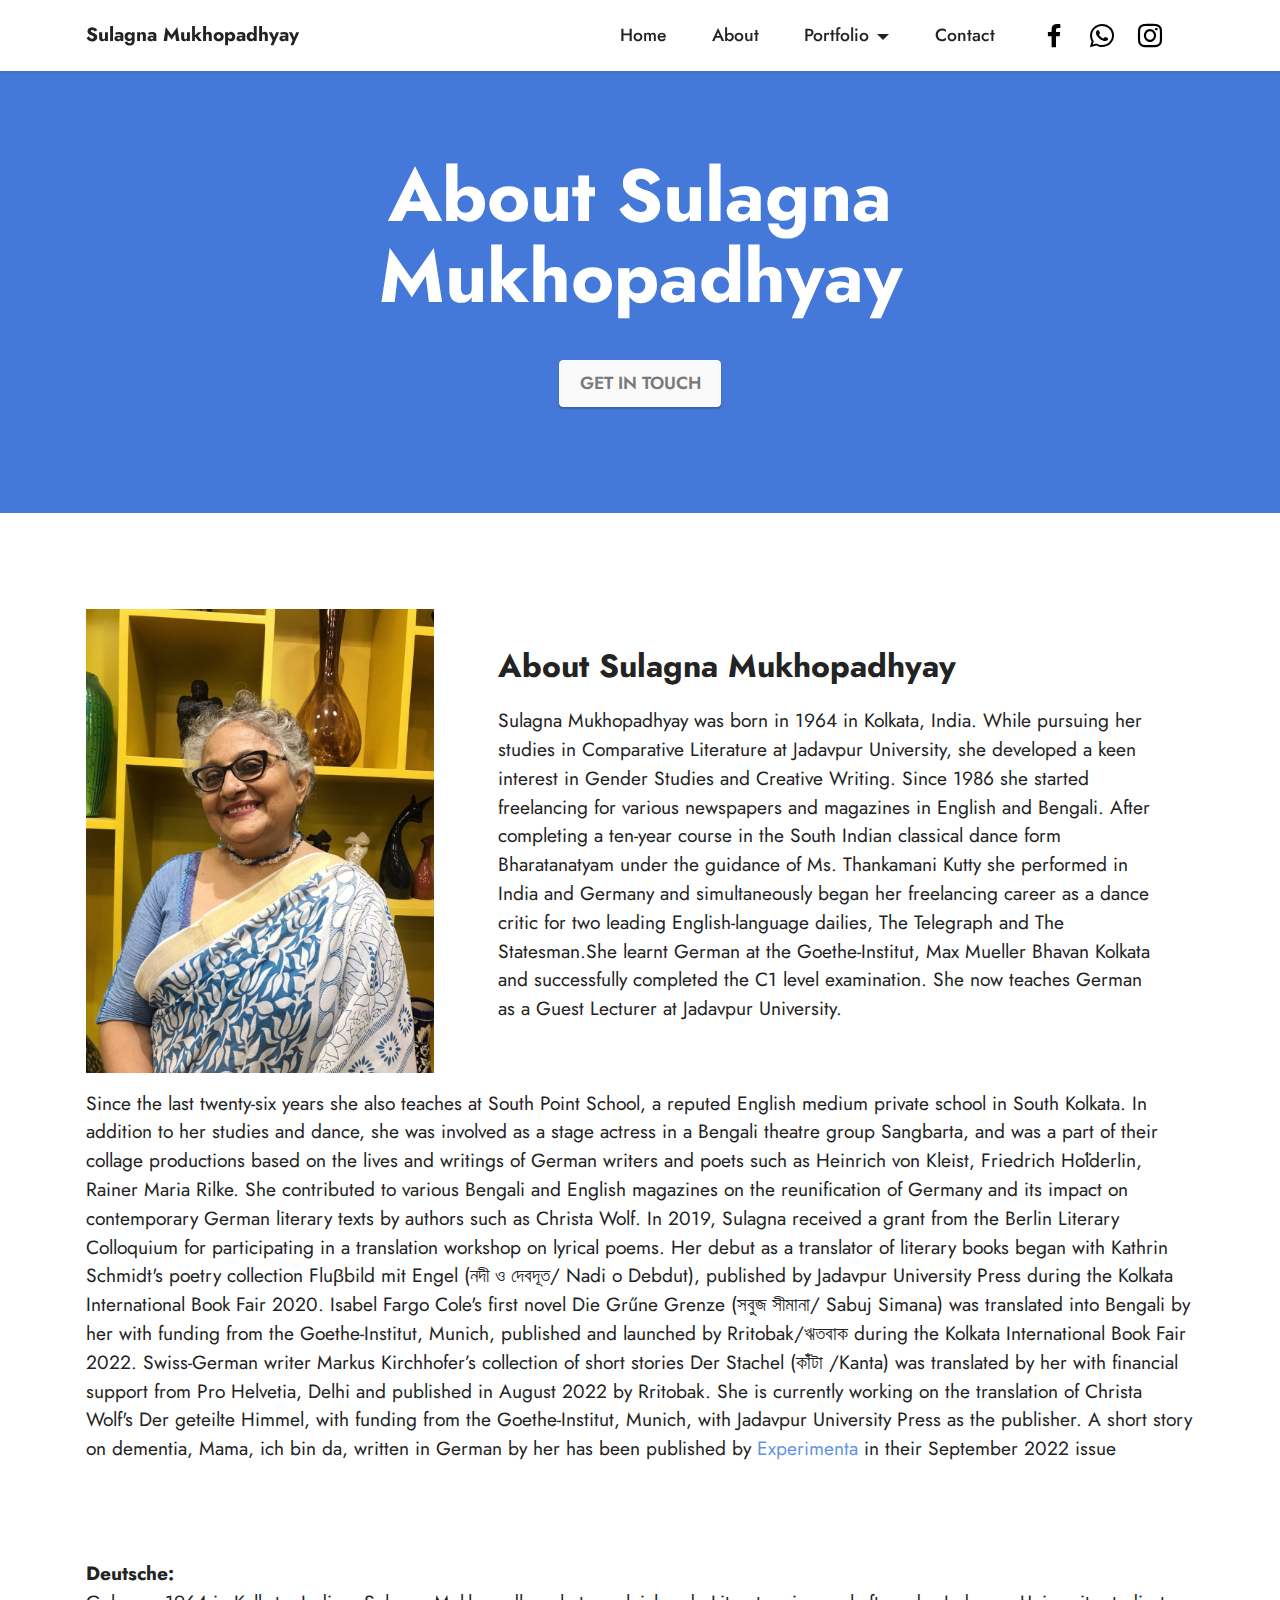
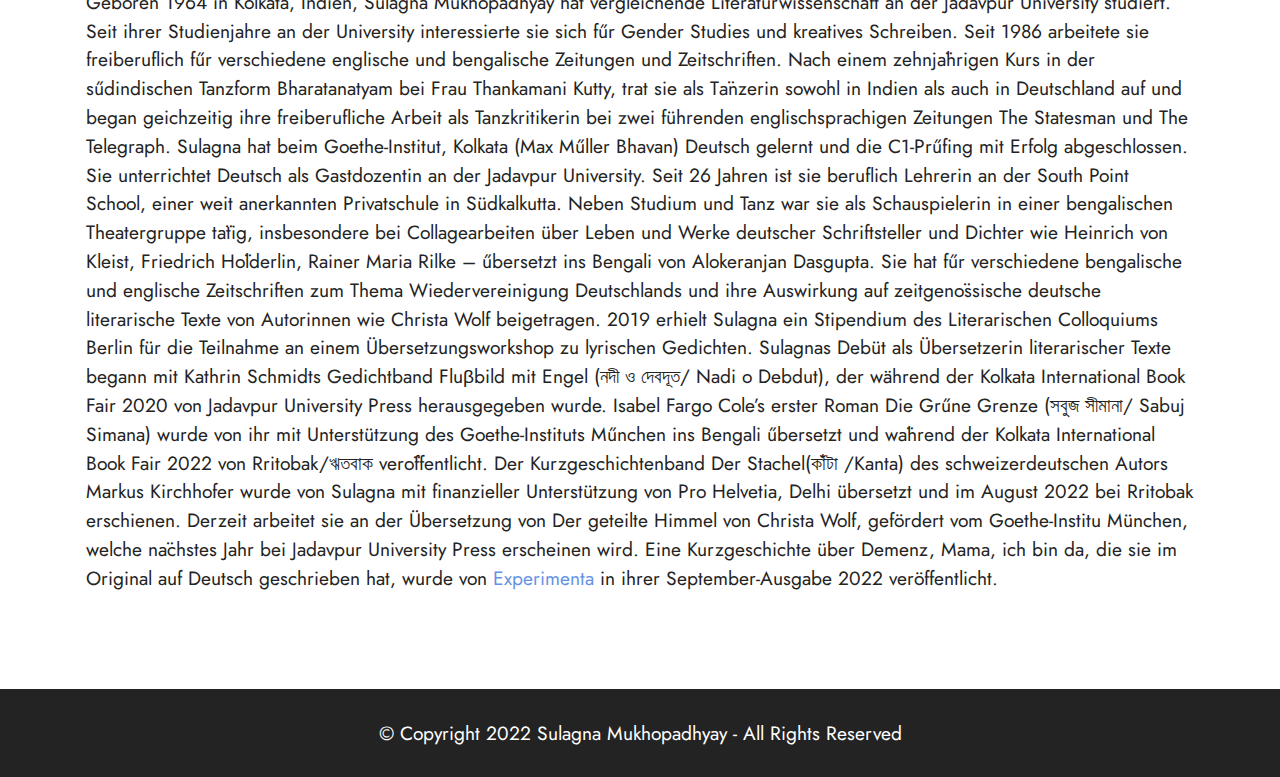
==== about.html @ e6d3ba89 "Add files via upload" ====
<!DOCTYPE html>
<html>
  <head>
    <!-- Site made with Sulagna Mukhopadhyay v5.6.11, https://mobirise.com -->
    <meta charset="UTF-8" />
    <meta http-equiv="X-UA-Compatible" content="IE=edge" />
    <meta name="generator" content="Mobirise v5.6.11, mobirise.com" />
    <meta name="twitter:card" content="summary_large_image" />
    <meta name="twitter:image:src" content="" />
    <meta property="og:image" content="" />
    <meta name="twitter:title" content="About | Sulagna Mukhopadhyay" />
    <meta
      name="viewport"
      content="width=device-width, initial-scale=1, minimum-scale=1"
    />
    <link
      rel="shortcut icon"
      href="assets/images/logo.png"
      type="image/x-icon"
    />
    <meta name="description" content="About Sulagna Mukhopadhyay" />

    <title>About | Sulagna Mukhopadhyay</title>
    <link
      rel="stylesheet"
      href="assets/web/assets/mobirise-icons2/mobirise2.css"
    />
    <link rel="stylesheet" href="assets/bootstrap/css/bootstrap.min.css" />
    <link rel="stylesheet" href="assets/bootstrap/css/bootstrap-grid.min.css" />
    <link
      rel="stylesheet"
      href="assets/bootstrap/css/bootstrap-reboot.min.css"
    />
    <link rel="stylesheet" href="assets/dropdown/css/style.css" />
    <link rel="stylesheet" href="assets/socicon/css/styles.css" />
    <link rel="stylesheet" href="assets/theme/css/style.css" />
    <link
      rel="preload"
      href="https://fonts.googleapis.com/css2?family=Jost:ital,wght@0,400;0,700;1,400;1,700&display=swap&display=swap"
      as="style"
      onload="this.onload=null;this.rel='stylesheet'"
    />
    <noscript
      ><link
        rel="stylesheet"
        href="https://fonts.googleapis.com/css2?family=Jost:ital,wght@0,400;0,700;1,400;1,700&display=swap&display=swap"
    /></noscript>
    <link
      rel="preload"
      as="style"
      href="assets/mobirise/css/mbr-additional.css"
    />
    <link
      rel="stylesheet"
      href="assets/mobirise/css/mbr-additional.css"
      type="text/css"
    />
  </head>
  <body>
    <section
      data-bs-version="5.1"
      class="menu menu3 cid-tiCHoBgNB5"
      once="menu"
      id="menu3-i"
    >
      <nav class="navbar navbar-dropdown navbar-fixed-top navbar-expand-lg">
        <div class="container">
          <div class="navbar-brand">
            <span class="navbar-caption-wrap"
              ><a
                class="navbar-caption text-black text-primary display-7"
                href="index.html#"
                >Sulagna Mukhopadhyay</a
              ></span
            >
          </div>
          <button
            class="navbar-toggler"
            type="button"
            data-toggle="collapse"
            data-bs-toggle="collapse"
            data-target="#navbarSupportedContent"
            data-bs-target="#navbarSupportedContent"
            aria-controls="navbarNavAltMarkup"
            aria-expanded="false"
            aria-label="Toggle navigation"
          >
            <div class="hamburger">
              <span></span>
              <span></span>
              <span></span>
              <span></span>
            </div>
          </button>
          <div class="collapse navbar-collapse" id="navbarSupportedContent">
            <ul
              class="navbar-nav nav-dropdown nav-right"
              data-app-modern-menu="true"
            >
              <li class="nav-item">
                <a
                  class="nav-link link text-black text-primary display-4"
                  href="index.html#"
                  >Home</a
                >
              </li>
              <li class="nav-item">
                <a
                  class="nav-link link text-black text-primary display-4"
                  href="about.html"
                >
                  About</a
                >
              </li>
              <li class="nav-item dropdown">
                <a
                  class="nav-link link text-black dropdown-toggle display-4"
                  href="#"
                  data-toggle="dropdown-submenu"
                  data-bs-toggle="dropdown"
                  data-bs-auto-close="outside"
                  aria-expanded="false"
                  >Portfolio</a
                >
                <div class="dropdown-menu" aria-labelledby="dropdown-880">
                  <a
                    class="text-black dropdown-item text-primary display-4"
                    href="publications.html"
                    >Publications</a
                  >
                  <a
                    class="text-black dropdown-item text-primary display-4"
                    href="teachings.html"
                    >Teachings</a
                  >
                  <a
                    class="text-black dropdown-item text-primary display-4"
                    href="press.html"
                    >Language Skills & Press</a
                  >
                  <a
                    class="text-black dropdown-item text-primary display-4"
                    href="#"
                    >Projects & Memberships</a
                  >
                  <a
                    class="text-black dropdown-item text-primary display-4"
                    href="workshops.html"
                    >Workshops</a
                  >
                  <a
                    class="text-black dropdown-item text-primary display-4"
                    href="gallery.html"
                    >Gallery</a
                  >
                </div>
              </li>
              <li class="nav-item">
                <a
                  class="nav-link link text-black text-primary display-4"
                  href="index.html#form4-7"
                  >Contact</a
                >
              </li>
            </ul>
            <div class="icons-menu">
              <a
                class="iconfont-wrapper"
                href="https://www.facebook.com/sulagna.mukhopadhyay.7"
                target="_blank"
              >
                <span class="p-2 mbr-iconfont socicon-facebook socicon"></span>
              </a>
              <a
                class="iconfont-wrapper"
                href="https://wa.me/919830238427"
                target="_blank"
              >
                <span class="p-2 mbr-iconfont socicon-whatsapp socicon"></span>
              </a>
              <a
                class="iconfont-wrapper"
                href="https://www.instagram.com/sulagna64/"
                target="_blank"
              >
                <span class="p-2 mbr-iconfont socicon-instagram socicon"></span>
              </a>
            </div>
          </div>
        </div>
      </nav>
    </section>

    <section data-bs-version="5.1" class="info1 cid-tiCLrYaeTC" id="info1-j">
      <div class="align-center container">
        <div class="row justify-content-center">
          <div class="col-12 col-lg-8">
            <h3 class="mbr-section-title mb-4 mbr-fonts-style display-1">
              <strong>About Sulagna Mukhopadhyay</strong>
            </h3>

            <div class="mbr-section-btn">
              <a class="btn btn-white display-4" href="index.html#form4-7"
                >GET IN TOUCH</a
              >
            </div>
          </div>
        </div>
      </div>
    </section>

    <section data-bs-version="5.1" class="image1 cid-tiCE0su3IN" id="image1-e">
      <div class="container">
        <div class="row align-items-center">
          <div class="col-12 col-lg-4">
            <div class="image-wrapper">
              <img
                src="assets/images/about.jpeg"
                alt="Sulagna Mukhopadhyay"
              />
            </div>
          </div>
          <div class="col-12 col-lg">
            <div class="text-wrapper">
              <h3 class="mbr-section-title mbr-fonts-style mb-3 display-5">
                <strong>About Sulagna Mukhopadhyay</strong>
              </h3>
              <p class="mbr-text mbr-fonts-style display-7">
                Sulagna Mukhopadhyay was born in 1964 in Kolkata, India. While
                pursuing her studies in Comparative Literature at Jadavpur
                University, she developed a keen interest in Gender Studies and
                Creative Writing. Since 1986 she started freelancing for various
                newspapers and magazines in English and Bengali. After
                completing a ten-year course in the South Indian classical dance
                form Bharatanatyam under the guidance of Ms. Thankamani Kutty
                she performed in India and Germany and simultaneously began her
                freelancing career as a dance critic for two leading
                English-language dailies, The Telegraph and The Statesman.She
                learnt German at the Goethe-Institut, Max Mueller Bhavan Kolkata
                and successfully completed the C1 level examination. She now
                teaches German as a Guest Lecturer at Jadavpur University.
              </p>
            </div>
          </div>
        </div>
      </div>
    </section>

    <section
      data-bs-version="5.1"
      class="content5 cid-tiCE2NcLFy"
      id="content5-f"
    >
      <div class="container">
        <div class="row justify-content-center">
          <div class="col-md-12 col-lg-12">
            <p class="mbr-text mbr-fonts-style display-7">
              Since the last twenty-six years she also teaches at South Point
              School, a reputed English medium private school in South Kolkata.
              In addition to her studies and dance, she was involved as a stage
              actress in a Bengali theatre group Sangbarta, and was a part of
              their collage productions based on the lives and writings of
              German writers and poets such as Heinrich von Kleist, Friedrich
              Hӧlderlin, Rainer Maria Rilke. She contributed to various Bengali
              and English magazines on the reunification of Germany and its
              impact on contemporary German literary texts by authors such as
              Christa Wolf. In 2019, Sulagna received a grant from the Berlin
              Literary Colloquium for participating in a translation workshop on
              lyrical poems. Her debut as a translator of literary books began
              with Kathrin Schmidt's poetry collection Fluβbild mit Engel (নদী ও
              দেবদূত/ Nadi o Debdut), published by Jadavpur University Press
              during the Kolkata International Book Fair 2020. Isabel Fargo
              Cole's first novel Die Grűne Grenze (সবুজ সীমানা/ Sabuj Simana)
              was translated into Bengali by her with funding from the
              Goethe-Institut, Munich, published and launched by Rritobak/ঋতবাক
              during the Kolkata International Book Fair 2022. Swiss-German
              writer Markus Kirchhofer’s collection of short stories Der Stachel
              (কাঁটা /Kanta) was translated by her with financial support from
              Pro Helvetia, Delhi and published in August 2022 by Rritobak. She
              is currently working on the translation of Christa Wolf's Der
              geteilte Himmel, with funding from the Goethe-Institut, Munich,
              with Jadavpur University Press as the publisher. A short story on
              dementia, Mama, ich bin da, written in German by her has been
              published by <a href="https://experimenta.de/">Experimenta</a> in their September 2022 issue
              
            </p>
          </div>
        </div>
      </div>
    </section>

    <section
      data-bs-version="5.1"
      class="content5 cid-tiCE2NcLFy"
      id="content5-f"
    >
      <div class="container">
        <div class="row justify-content-center">
          <div class="col-md-12 col-lg-12">
            <p class="mbr-text mbr-fonts-style display-7">
              <b>Deutsche:</b><br>
              Geboren 1964 in Kolkata, Indien, Sulagna Mukhopadhyay hat vergleichende Literaturwissenschaft an der Jadavpur University studiert. 
              Seit ihrer Studienjahre an der University interessierte sie sich fűr Gender Studies und kreatives Schreiben. 
              Seit 1986 arbeitete sie freiberuflich fűr  verschiedene englische und bengalische Zeitungen und Zeitschriften. 
              Nach einem zehnjӓhrigen Kurs in der sűdindischen Tanzform Bharatanatyam bei Frau Thankamani Kutty, trat sie als Tӓnzerin sowohl in Indien als auch in Deutschland auf und began geichzeitig ihre freiberufliche Arbeit als Tanzkritikerin bei zwei führenden englischsprachigen Zeitungen The Statesman und The Telegraph. 
              Sulagna hat beim Goethe-Institut, Kolkata (Max Műller Bhavan) Deutsch gelernt und die C1-Prűfing mit Erfolg abgeschlossen. 
              Sie unterrichtet Deutsch als Gastdozentin an der Jadavpur University. 
              Seit 26 Jahren ist sie beruflich Lehrerin an der South Point School, einer weit anerkannten Privatschule in Südkalkutta. 
              Neben Studium und Tanz war sie als Schauspielerin in einer bengalischen Theatergruppe tӓtig, insbesondere bei Collagearbeiten über Leben und Werke deutscher Schriftsteller und Dichter wie Heinrich von Kleist, Friedrich Hӧlderlin, Rainer Maria Rilke – űbersetzt ins Bengali von Alokeranjan Dasgupta. 
              Sie hat fűr verschiedene bengalische und englische Zeitschriften zum Thema Wiedervereinigung Deutschlands und ihre Auswirkung auf zeitgenӧssische deutsche literarische Texte von Autorinnen wie Christa Wolf beigetragen. 
              2019 erhielt Sulagna ein Stipendium des Literarischen Colloquiums Berlin für die Teilnahme an einem Übersetzungsworkshop zu lyrischen Gedichten. 
              Sulagnas Debüt als Übersetzerin literarischer Texte begann mit Kathrin Schmidts Gedichtband Fluβbild mit Engel (নদী ও দেবদূত/ Nadi o Debdut), der während der Kolkata International Book Fair 2020 von Jadavpur University Press herausgegeben wurde. 
              Isabel Fargo Cole’s erster Roman Die Grűne Grenze (সবুজ সীমানা/ Sabuj Simana) wurde von ihr mit Unterstützung des Goethe-Instituts Műnchen ins Bengali űbersetzt und wӓhrend der Kolkata International Book Fair 2022 von Rritobak/ঋতবাক verӧffentlicht. 
              Der Kurzgeschichtenband Der Stachel(কাঁটা /Kanta) des schweizerdeutschen Autors Markus Kirchhofer wurde von Sulagna mit finanzieller Unterstützung von Pro Helvetia, Delhi übersetzt und im August 2022 bei Rritobak erschienen. 
              Derzeit arbeitet sie an der Übersetzung von Der geteilte Himmel von Christa Wolf, gefördert vom Goethe-Institu München, welche nӓchstes Jahr bei Jadavpur University Press erscheinen wird. Eine Kurzgeschichte über Demenz, Mama, ich bin da, die sie im Original auf Deutsch geschrieben hat, wurde von <a href="https://experimenta.de/">Experimenta</a> in ihrer September-Ausgabe 2022 veröffentlicht.
            </p>
          </div>
        </div>
      </div>
    </section>

    <section
      data-bs-version="5.1"
      class="footer7 cid-tiCFE61whG"
      once="footers"
      id="footer7-h"
    >
      <div class="container">
        <div class="media-container-row align-center mbr-white">
          <div class="col-12">
            <p class="mbr-text mb-0 mbr-fonts-style display-7">
              © Copyright 2022 Sulagna Mukhopadhyay - All Rights Reserved
            </p>
          </div>
        </div>
      </div>
    </section>
    <section
      class="display-7"
      style="
        padding: 0;
        align-items: center;
        justify-content: center;
        flex-wrap: wrap;
        align-content: center;
        display: flex;
        position: relative;
        height: 0;
      "
    >
      <a
        href="https://mobiri.se/"
        style="
          flex: 1 1;
          height: 0;
          position: absolute;
          width: 100%;
          z-index: 1;
        "
        ><img
          alt=""
          style="height: 0"
          src="[data-uri]"
      /></a>
      <a style="z-index: 1" href="https://mobirise.com/website-maker.html"
        ></a
      >
    </section>
    <script src="assets/bootstrap/js/bootstrap.bundle.min.js"></script>
    <script src="assets/smoothscroll/smooth-scroll.js"></script>
    <script src="assets/ytplayer/index.js"></script>
    <script src="assets/dropdown/js/navbar-dropdown.js"></script>
    <script src="assets/theme/js/script.js"></script>
  </body>
</html>
---- assets/web/assets/mobirise-icons2/mobirise2.css ----
@font-face {
  font-family: 'Moririse2';
  font-display: swap;
  src:  url('mobirise2.eot?f2bix4');
  src:  url('mobirise2.eot?f2bix4#iefix') format('embedded-opentype'),
    url('mobirise2.ttf?f2bix4') format('truetype'),
    url('mobirise2.woff?f2bix4') format('woff'),
    url('mobirise2.svg?f2bix4#mobirise2') format('svg');
  font-weight: normal;
  font-style: normal;
}

[class^="mobi-"], [class*=" mobi-"] {
  /* use !important to prevent issues with browser extensions that change fonts */
  font-family: 'Moririse2' !important;
  speak: none;
  font-style: normal;
  font-weight: normal;
  font-variant: normal;
  text-transform: none;
  line-height: 1;

  /* Better Font Rendering =========== */
  -webkit-font-smoothing: antialiased;
  -moz-osx-font-smoothing: grayscale;
}

.mobi-mbri-add-submenu:before {
  content: "\e900";
}
.mobi-mbri-alert:before {
  content: "\e901";
}
.mobi-mbri-align-center:before {
  content: "\e902";
}
.mobi-mbri-align-justify:before {
  content: "\e903";
}
.mobi-mbri-align-left:before {
  content: "\e904";
}
.mobi-mbri-align-right:before {
  content: "\e905";
}
.mobi-mbri-android:before {
  content: "\e906";
}
.mobi-mbri-apple:before {
  content: "\e907";
}
.mobi-mbri-arrow-down:before {
  content: "\e908";
}
.mobi-mbri-arrow-next:before {
  content: "\e909";
}
.mobi-mbri-arrow-prev:before {
  content: "\e90a";
}
.mobi-mbri-arrow-up:before {
  content: "\e90b";
}
.mobi-mbri-bold:before {
  content: "\e90c";
}
.mobi-mbri-bookmark:before {
  content: "\e90d";
}
.mobi-mbri-bootstrap:before {
  content: "\e90e";
}
.mobi-mbri-briefcase:before {
  content: "\e90f";
}
.mobi-mbri-browse:before {
  content: "\e910";
}
.mobi-mbri-bulleted-list:before {
  content: "\e911";
}
.mobi-mbri-calendar:before {
  content: "\e912";
}
.mobi-mbri-camera:before {
  content: "\e913";
}
.mobi-mbri-cart-add:before {
  content: "\e914";
}
.mobi-mbri-cart-full:before {
  content: "\e915";
}
.mobi-mbri-cash:before {
  content: "\e916";
}
.mobi-mbri-change-style:before {
  content: "\e917";
}
.mobi-mbri-chat:before {
  content: "\e918";
}
.mobi-mbri-clock:before {
  content: "\e919";
}
.mobi-mbri-close:before {
  content: "\e91a";
}
.mobi-mbri-cloud:before {
  content: "\e91b";
}
.mobi-mbri-code:before {
  content: "\e91c";
}
.mobi-mbri-contact-form:before {
  content: "\e91d";
}
.mobi-mbri-credit-card:before {
  content: "\e91e";
}
.mobi-mbri-cursor-click:before {
  content: "\e91f";
}
.mobi-mbri-cust-feedback:before {
  content: "\e920";
}
.mobi-mbri-database:before {
  content: "\e921";
}
.mobi-mbri-delivery:before {
  content: "\e922";
}
.mobi-mbri-desktop:before {
  content: "\e923";
}
.mobi-mbri-devices:before {
  content: "\e924";
}
.mobi-mbri-down:before {
  content: "\e925";
}
.mobi-mbri-download-2:before {
  content: "\e926";
}
.mobi-mbri-download:before {
  content: "\e927";
}
.mobi-mbri-drag-n-drop-2:before {
  content: "\e928";
}
.mobi-mbri-drag-n-drop:before {
  content: "\e929";
}
.mobi-mbri-edit-2:before {
  content: "\e92a";
}
.mobi-mbri-edit:before {
  content: "\e92b";
}
.mobi-mbri-error:before {
  content: "\e92c";
}
.mobi-mbri-extension:before {
  content: "\e92d";
}
.mobi-mbri-features:before {
  content: "\e92e";
}
.mobi-mbri-file:before {
  content: "\e92f";
}
.mobi-mbri-flag:before {
  content: "\e930";
}
.mobi-mbri-folder:before {
  content: "\e931";
}
.mobi-mbri-gift:before {
  content: "\e932";
}
.mobi-mbri-github:before {
  content: "\e933";
}
.mobi-mbri-globe-2:before {
  content: "\e934";
}
.mobi-mbri-globe:before {
  content: "\e935";
}
.mobi-mbri-growing-chart:before {
  content: "\e936";
}
.mobi-mbri-hearth:before {
  content: "\e937";
}
.mobi-mbri-help:before {
  content: "\e938";
}
.mobi-mbri-home:before {
  content: "\e939";
}
.mobi-mbri-hot-cup:before {
  content: "\e93a";
}
.mobi-mbri-idea:before {
  content: "\e93b";
}
.mobi-mbri-image-gallery:before {
  content: "\e93c";
}
.mobi-mbri-image-slider:before {
  content: "\e93d";
}
.mobi-mbri-info:before {
  content: "\e93e";
}
.mobi-mbri-italic:before {
  content: "\e93f";
}
.mobi-mbri-key:before {
  content: "\e940";
}
.mobi-mbri-laptop:before {
  content: "\e941";
}
.mobi-mbri-layers:before {
  content: "\e942";
}
.mobi-mbri-left-right:before {
  content: "\e943";
}
.mobi-mbri-left:before {
  content: "\e944";
}
.mobi-mbri-letter:before {
  content: "\e945";
}
.mobi-mbri-like:before {
  content: "\e946";
}
.mobi-mbri-link:before {
  content: "\e947";
}
.mobi-mbri-lock:before {
  content: "\e948";
}
.mobi-mbri-login:before {
  content: "\e949";
}
.mobi-mbri-logout:before {
  content: "\e94a";
}
.mobi-mbri-magic-stick:before {
  content: "\e94b";
}
.mobi-mbri-map-pin:before {
  content: "\e94c";
}
.mobi-mbri-menu:before {
  content: "\e94d";
}
.mobi-mbri-mobile-2:before {
  content: "\e94e";
}
.mobi-mbri-mobile-horizontal:before {
  content: "\e94f";
}
.mobi-mbri-mobile:before {
  content: "\e950";
}
.mobi-mbri-mobirise:before {
  content: "\e951";
}
.mobi-mbri-more-horizontal:before {
  content: "\e952";
}
.mobi-mbri-more-vertical:before {
  content: "\e953";
}
.mobi-mbri-music:before {
  content: "\e954";
}
.mobi-mbri-new-file:before {
  content: "\e955";
}
.mobi-mbri-numbered-list:before {
  content: "\e956";
}
.mobi-mbri-opened-folder:before {
  content: "\e957";
}
.mobi-mbri-pages:before {
  content: "\e958";
}
.mobi-mbri-paper-plane:before {
  content: "\e959";
}
.mobi-mbri-paperclip:before {
  content: "\e95a";
}
.mobi-mbri-phone:before {
  content: "\e95b";
}
.mobi-mbri-photo:before {
  content: "\e95c";
}
.mobi-mbri-photos:before {
  content: "\e95d";
}
.mobi-mbri-pin:before {
  content: "\e95e";
}
.mobi-mbri-play:before {
  content: "\e95f";
}
.mobi-mbri-plus:before {
  content: "\e960";
}
.mobi-mbri-preview:before {
  content: "\e961";
}
.mobi-mbri-print:before {
  content: "\e962";
}
.mobi-mbri-protect:before {
  content: "\e963";
}
.mobi-mbri-question:before {
  content: "\e964";
}
.mobi-mbri-quote-left:before {
  content: "\e965";
}
.mobi-mbri-quote-right:before {
  content: "\e966";
}
.mobi-mbri-redo:before {
  content: "\e967";
}
.mobi-mbri-refresh:before {
  content: "\e968";
}
.mobi-mbri-responsive-2:before {
  content: "\e969";
}
.mobi-mbri-responsive:before {
  content: "\e96a";
}
.mobi-mbri-right:before {
  content: "\e96b";
}
.mobi-mbri-rocket:before {
  content: "\e96c";
}
.mobi-mbri-sad-face:before {
  content: "\e96d";
}
.mobi-mbri-sale:before {
  content: "\e96e";
}
.mobi-mbri-save:before {
  content: "\e96f";
}
.mobi-mbri-search:before {
  content: "\e970";
}
.mobi-mbri-setting-2:before {
  content: "\e971";
}
.mobi-mbri-setting-3:before {
  content: "\e972";
}
.mobi-mbri-setting:before {
  content: "\e973";
}
.mobi-mbri-share:before {
  content: "\e974";
}
.mobi-mbri-shopping-bag:before {
  content: "\e975";
}
.mobi-mbri-shopping-basket:before {
  content: "\e976";
}
.mobi-mbri-shopping-cart:before {
  content: "\e977";
}
.mobi-mbri-sites:before {
  content: "\e978";
}
.mobi-mbri-smile-face:before {
  content: "\e979";
}
.mobi-mbri-speed:before {
  content: "\e97a";
}
.mobi-mbri-star:before {
  content: "\e97b";
}
.mobi-mbri-success:before {
  content: "\e97c";
}
.mobi-mbri-sun:before {
  content: "\e97d";
}
.mobi-mbri-sun2:before {
  content: "\e97e";
}
.mobi-mbri-tablet-vertical:before {
  content: "\e97f";
}
.mobi-mbri-tablet:before {
  content: "\e980";
}
.mobi-mbri-target:before {
  content: "\e981";
}
.mobi-mbri-timer:before {
  content: "\e982";
}
.mobi-mbri-to-ftp:before {
  content: "\e983";
}
.mobi-mbri-to-local-drive:before {
  content: "\e984";
}
.mobi-mbri-touch-swipe:before {
  content: "\e985";
}
.mobi-mbri-touch:before {
  content: "\e986";
}
.mobi-mbri-trash:before {
  content: "\e987";
}
.mobi-mbri-underline:before {
  content: "\e988";
}
.mobi-mbri-undo:before {
  content: "\e989";
}
.mobi-mbri-unlink:before {
  content: "\e98a";
}
.mobi-mbri-unlock:before {
  content: "\e98b";
}
.mobi-mbri-up-down:before {
  content: "\e98c";
}
.mobi-mbri-up:before {
  content: "\e98d";
}
.mobi-mbri-update:before {
  content: "\e98e";
}
.mobi-mbri-upload-2:before {
  content: "\e98f";
}
.mobi-mbri-upload:before {
  content: "\e990";
}
.mobi-mbri-user-2:before {
  content: "\e991";
}
.mobi-mbri-user:before {
  content: "\e992";
}
.mobi-mbri-users:before {
  content: "\e993";
}
.mobi-mbri-video-play:before {
  content: "\e994";
}
.mobi-mbri-video:before {
  content: "\e995";
}
.mobi-mbri-watch:before {
  content: "\e996";
}
.mobi-mbri-website-theme-2:before {
  content: "\e997";
}
.mobi-mbri-website-theme:before {
  content: "\e998";
}
.mobi-mbri-wifi:before {
  content: "\e999";
}
.mobi-mbri-windows:before {
  content: "\e99a";
}
.mobi-mbri-zoom-in:before {
  content: "\e99b";
}
.mobi-mbri-zoom-out:before {
  content: "\e99c";
}
---- assets/dropdown/css/style.css ----
.navbar-dropdown {
  left: 0;
  padding: 0;
  position: absolute;
  right: 0;
  top: 0;
  transition: all 0.45s ease;
  z-index: 1030;
  background: #282828; }
  .navbar-dropdown .navbar-logo {
    margin-right: 0.8rem;
    transition: margin 0.3s ease-in-out;
    vertical-align: middle; }
    .navbar-dropdown .navbar-logo img {
      height: 3.125rem;
      transition: all 0.3s ease-in-out; }
    .navbar-dropdown .navbar-logo.mbr-iconfont {
      font-size: 3.125rem;
      line-height: 3.125rem; }
  .navbar-dropdown .navbar-caption {
    font-weight: 700;
    white-space: normal;
    vertical-align: -4px;
    line-height: 3.125rem !important; }
    .navbar-dropdown .navbar-caption, .navbar-dropdown .navbar-caption:hover {
      color: inherit;
      text-decoration: none; }
  .navbar-dropdown .mbr-iconfont + .navbar-caption {
    vertical-align: -1px; }
  .navbar-dropdown.navbar-fixed-top {
    position: fixed; }
  .navbar-dropdown .navbar-brand span {
    vertical-align: -4px; }
  .navbar-dropdown.bg-color.transparent {
    background: none; }
  .navbar-dropdown.navbar-short .navbar-brand {
    padding: 0.625rem 0; }
    .navbar-dropdown.navbar-short .navbar-brand span {
      vertical-align: -1px; }
  .navbar-dropdown.navbar-short .navbar-caption {
    line-height: 2.375rem !important;
    vertical-align: -2px; }
  .navbar-dropdown.navbar-short .navbar-logo {
    margin-right: 0.5rem; }
    .navbar-dropdown.navbar-short .navbar-logo img {
      height: 2.375rem; }
    .navbar-dropdown.navbar-short .navbar-logo.mbr-iconfont {
      font-size: 2.375rem;
      line-height: 2.375rem; }
  .navbar-dropdown.navbar-short .mbr-table-cell {
    height: 3.625rem; }
  .navbar-dropdown .navbar-close {
    left: 0.6875rem;
    position: fixed;
    top: 0.75rem;
    z-index: 1000; }
  .navbar-dropdown .hamburger-icon {
    content: "";
    display: inline-block;
    vertical-align: middle;
    width: 16px;
    -webkit-box-shadow: 0 -6px 0 1px #282828,0 0 0 1px #282828,0 6px 0 1px #282828;
    -moz-box-shadow: 0 -6px 0 1px #282828,0 0 0 1px #282828,0 6px 0 1px #282828;
    box-shadow: 0 -6px 0 1px #282828,0 0 0 1px #282828,0 6px 0 1px #282828; }

.dropdown-menu .dropdown-toggle[data-toggle="dropdown-submenu"]::after {
  border-bottom: 0.35em solid transparent;
  border-left: 0.35em solid;
  border-right: 0;
  border-top: 0.35em solid transparent;
  margin-left: 0.3rem; }

.dropdown-menu .dropdown-item:focus {
  outline: 0; }

.nav-dropdown {
  font-size: 0.75rem;
  font-weight: 500;
  height: auto !important; }
  .nav-dropdown .nav-btn {
    padding-left: 1rem; }
  .nav-dropdown .link {
    margin: .667em 1.667em;
    font-weight: 500;
    padding: 0;
    transition: color .2s ease-in-out; }
    .nav-dropdown .link.dropdown-toggle {
      margin-right: 2.583em; }
      .nav-dropdown .link.dropdown-toggle::after {
        margin-left: .25rem;
        border-top: 0.35em solid;
        border-right: 0.35em solid transparent;
        border-left: 0.35em solid transparent;
        border-bottom: 0; }
      .nav-dropdown .link.dropdown-toggle[aria-expanded="true"] {
        margin: 0;
        padding: 0.667em 3.263em  0.667em 1.667em; }
  .nav-dropdown .link::after,
  .nav-dropdown .dropdown-item::after {
    color: inherit; }
  .nav-dropdown .btn {
    font-size: 0.75rem;
    font-weight: 700;
    letter-spacing: 0;
    margin-bottom: 0;
    padding-left: 1.25rem;
    padding-right: 1.25rem; }
  .nav-dropdown .dropdown-menu {
    border-radius: 0;
    border: 0;
    left: 0;
    margin: 0;
    padding-bottom: 1.25rem;
    padding-top: 1.25rem;
    position: relative; }
  .nav-dropdown .dropdown-submenu {
    margin-left: 0.125rem;
    top: 0; }
  .nav-dropdown .dropdown-item {
    font-weight: 500;
    line-height: 2;
    padding: 0.3846em 4.615em 0.3846em 1.5385em;
    position: relative;
    transition: color .2s ease-in-out, background-color .2s ease-in-out; }
    .nav-dropdown .dropdown-item::after {
      margin-top: -0.3077em;
      position: absolute;
      right: 1.1538em;
      top: 50%; }
    .nav-dropdown .dropdown-item:focus, .nav-dropdown .dropdown-item:hover {
      background: none; }

@media (max-width: 767px) {
  .nav-dropdown.navbar-toggleable-sm {
    bottom: 0;
    display: none;
    left: 0;
    overflow-x: hidden;
    position: fixed;
    top: 0;
    transform: translateX(-100%);
    -ms-transform: translateX(-100%);
    -webkit-transform: translateX(-100%);
    width: 18.75rem;
    z-index: 999; } }
.nav-dropdown.navbar-toggleable-xl {
  bottom: 0;
  display: none;
  left: 0;
  overflow-x: hidden;
  position: fixed;
  top: 0;
  transform: translateX(-100%);
  -ms-transform: translateX(-100%);
  -webkit-transform: translateX(-100%);
  width: 18.75rem;
  z-index: 999; }

.nav-dropdown-sm {
  display: block !important;
  overflow-x: hidden;
  overflow: auto;
  padding-top: 3.875rem; }
  .nav-dropdown-sm::after {
    content: "";
    display: block;
    height: 3rem;
    width: 100%; }
  .nav-dropdown-sm.collapse.in ~ .navbar-close {
    display: block !important; }
  .nav-dropdown-sm.collapsing, .nav-dropdown-sm.collapse.in {
    transform: translateX(0);
    -ms-transform: translateX(0);
    -webkit-transform: translateX(0);
    transition: all 0.25s ease-out;
    -webkit-transition: all 0.25s ease-out;
    background: #282828; }
  .nav-dropdown-sm.collapsing[aria-expanded="false"] {
    transform: translateX(-100%);
    -ms-transform: translateX(-100%);
    -webkit-transform: translateX(-100%); }
  .nav-dropdown-sm .nav-item {
    display: block;
    margin-left: 0 !important;
    padding-left: 0; }
  .nav-dropdown-sm .link,
  .nav-dropdown-sm .dropdown-item {
    border-top: 1px dotted rgba(255, 255, 255, 0.1);
    font-size: 0.8125rem;
    line-height: 1.6;
    margin: 0 !important;
    padding: 0.875rem 2.4rem 0.875rem 1.5625rem !important;
    position: relative;
    white-space: normal; }
    .nav-dropdown-sm .link:focus, .nav-dropdown-sm .link:hover,
    .nav-dropdown-sm .dropdown-item:focus,
    .nav-dropdown-sm .dropdown-item:hover {
      background: rgba(0, 0, 0, 0.2) !important;
      color: #c0a375; }
  .nav-dropdown-sm .nav-btn {
    position: relative;
    padding: 1.5625rem 1.5625rem 0 1.5625rem; }
    .nav-dropdown-sm .nav-btn::before {
      border-top: 1px dotted rgba(255, 255, 255, 0.1);
      content: "";
      left: 0;
      position: absolute;
      top: 0;
      width: 100%; }
    .nav-dropdown-sm .nav-btn + .nav-btn {
      padding-top: 0.625rem; }
      .nav-dropdown-sm .nav-btn + .nav-btn::before {
        display: none; }
  .nav-dropdown-sm .btn {
    padding: 0.625rem 0; }
  .nav-dropdown-sm .dropdown-toggle[data-toggle="dropdown-submenu"]::after {
    margin-left: .25rem;
    border-top: 0.35em solid;
    border-right: 0.35em solid transparent;
    border-left: 0.35em solid transparent;
    border-bottom: 0; }
  .nav-dropdown-sm .dropdown-toggle[data-toggle="dropdown-submenu"][aria-expanded="true"]::after {
    border-top: 0;
    border-right: 0.35em solid transparent;
    border-left: 0.35em solid transparent;
    border-bottom: 0.35em solid; }
  .nav-dropdown-sm .dropdown-menu {
    margin: 0;
    padding: 0;
    position: relative;
    top: 0;
    left: 0;
    width: 100%;
    border: 0;
    float: none;
    border-radius: 0;
    background: none; }
  .nav-dropdown-sm .dropdown-submenu {
    left: 100%;
    margin-left: 0.125rem;
    margin-top: -1.25rem;
    top: 0; }

.navbar-toggleable-sm .nav-dropdown .dropdown-menu {
  position: absolute; }

.navbar-toggleable-sm .nav-dropdown .dropdown-submenu {
  left: 100%;
  margin-left: 0.125rem;
  margin-top: -1.25rem;
  top: 0; }

.navbar-toggleable-sm.opened .nav-dropdown .dropdown-menu {
  position: relative; }

.navbar-toggleable-sm.opened .nav-dropdown .dropdown-submenu {
  left: 0;
  margin-left: 00rem;
  margin-top: 0rem;
  top: 0; }

.is-builder .nav-dropdown.collapsing {
  transition: none !important; }
---- assets/socicon/css/styles.css ----
@charset "UTF-8";

@font-face {
  font-family: 'Socicon';
  src:  url('../fonts/socicon.eot');
  src:  url('../fonts/socicon.eot?#iefix') format('embedded-opentype'),
    url('../fonts/socicon.woff2') format('woff2'),
    url('../fonts/socicon.ttf') format('truetype'),
    url('../fonts/socicon.woff') format('woff'),
    url('../fonts/socicon.svg#socicon') format('svg');
  font-weight: normal;
  font-style: normal;
  font-display: swap;
}

[data-icon]:before {
  font-family: "socicon" !important;
  content: attr(data-icon);
  font-style: normal !important;
  font-weight: normal !important;
  font-variant: normal !important;
  text-transform: none !important;
  speak: none;
  line-height: 1;
  -webkit-font-smoothing: antialiased;
  -moz-osx-font-smoothing: grayscale;
}

[class^="socicon-"], [class*=" socicon-"] {
  /* use !important to prevent issues with browser extensions that change fonts */
  font-family: 'Socicon' !important;
  speak: none;
  font-style: normal;
  font-weight: normal;
  font-variant: normal;
  text-transform: none;
  line-height: 1;

  /* Better Font Rendering =========== */
  -webkit-font-smoothing: antialiased;
  -moz-osx-font-smoothing: grayscale;
}

.socicon-eitaa:before {
  content: "\e97c";
}
.socicon-soroush:before {
  content: "\e97d";
}
.socicon-bale:before {
  content: "\e97e";
}
.socicon-zazzle:before {
  content: "\e97b";
}
.socicon-society6:before {
  content: "\e97a";
}
.socicon-redbubble:before {
  content: "\e979";
}
.socicon-avvo:before {
  content: "\e978";
}
.socicon-stitcher:before {
  content: "\e977";
}
.socicon-googlehangouts:before {
  content: "\e974";
}
.socicon-dlive:before {
  content: "\e975";
}
.socicon-vsco:before {
  content: "\e976";
}
.socicon-flipboard:before {
  content: "\e973";
}
.socicon-ubuntu:before {
  content: "\e958";
}
.socicon-artstation:before {
  content: "\e959";
}
.socicon-invision:before {
  content: "\e95a";
}
.socicon-torial:before {
  content: "\e95b";
}
.socicon-collectorz:before {
  content: "\e95c";
}
.socicon-seenthis:before {
  content: "\e95d";
}
.socicon-googleplaymusic:before {
  content: "\e95e";
}
.socicon-debian:before {
  content: "\e95f";
}
.socicon-filmfreeway:before {
  content: "\e960";
}
.socicon-gnome:before {
  content: "\e961";
}
.socicon-itchio:before {
  content: "\e962";
}
.socicon-jamendo:before {
  content: "\e963";
}
.socicon-mix:before {
  content: "\e964";
}
.socicon-sharepoint:before {
  content: "\e965";
}
.socicon-tinder:before {
  content: "\e966";
}
.socicon-windguru:before {
  content: "\e967";
}
.socicon-cdbaby:before {
  content: "\e968";
}
.socicon-elementaryos:before {
  content: "\e969";
}
.socicon-stage32:before {
  content: "\e96a";
}
.socicon-tiktok:before {
  content: "\e96b";
}
.socicon-gitter:before {
  content: "\e96c";
}
.socicon-letterboxd:before {
  content: "\e96d";
}
.socicon-threema:before {
  content: "\e96e";
}
.socicon-splice:before {
  content: "\e96f";
}
.socicon-metapop:before {
  content: "\e970";
}
.socicon-naver:before {
  content: "\e971";
}
.socicon-remote:before {
  content: "\e972";
}
.socicon-internet:before {
  content: "\e957";
}
.socicon-moddb:before {
  content: "\e94b";
}
.socicon-indiedb:before {
  content: "\e94c";
}
.socicon-traxsource:before {
  content: "\e94d";
}
.socicon-gamefor:before {
  content: "\e94e";
}
.socicon-pixiv:before {
  content: "\e94f";
}
.socicon-myanimelist:before {
  content: "\e950";
}
.socicon-blackberry:before {
  content: "\e951";
}
.socicon-wickr:before {
  content: "\e952";
}
.socicon-spip:before {
  content: "\e953";
}
.socicon-napster:before {
  content: "\e954";
}
.socicon-beatport:before {
  content: "\e955";
}
.socicon-hackerone:before {
  content: "\e956";
}
.socicon-hackernews:before {
  content: "\e946";
}
.socicon-smashwords:before {
  content: "\e947";
}
.socicon-kobo:before {
  content: "\e948";
}
.socicon-bookbub:before {
  content: "\e949";
}
.socicon-mailru:before {
  content: "\e94a";
}
.socicon-gitlab:before {
  content: "\e945";
}
.socicon-instructables:before {
  content: "\e944";
}
.socicon-portfolio:before {
  content: "\e943";
}
.socicon-codered:before {
  content: "\e940";
}
.socicon-origin:before {
  content: "\e941";
}
.socicon-nextdoor:before {
  content: "\e942";
}
.socicon-udemy:before {
  content: "\e93f";
}
.socicon-livemaster:before {
  content: "\e93e";
}
.socicon-crunchbase:before {
  content: "\e93b";
}
.socicon-homefy:before {
  content: "\e93c";
}
.socicon-calendly:before {
  content: "\e93d";
}
.socicon-realtor:before {
  content: "\e90f";
}
.socicon-tidal:before {
  content: "\e910";
}
.socicon-qobuz:before {
  content: "\e911";
}
.socicon-natgeo:before {
  content: "\e912";
}
.socicon-mastodon:before {
  content: "\e913";
}
.socicon-unsplash:before {
  content: "\e914";
}
.socicon-homeadvisor:before {
  content: "\e915";
}
.socicon-angieslist:before {
  content: "\e916";
}
.socicon-codepen:before {
  content: "\e917";
}
.socicon-slack:before {
  content: "\e918";
}
.socicon-openaigym:before {
  content: "\e919";
}
.socicon-logmein:before {
  content: "\e91a";
}
.socicon-fiverr:before {
  content: "\e91b";
}
.socicon-gotomeeting:before {
  content: "\e91c";
}
.socicon-aliexpress:before {
  content: "\e91d";
}
.socicon-guru:before {
  content: "\e91e";
}
.socicon-appstore:before {
  content: "\e91f";
}
.socicon-homes:before {
  content: "\e920";
}
.socicon-zoom:before {
  content: "\e921";
}
.socicon-alibaba:before {
  content: "\e922";
}
.socicon-craigslist:before {
  content: "\e923";
}
.socicon-wix:before {
  content: "\e924";
}
.socicon-redfin:before {
  content: "\e925";
}
.socicon-googlecalendar:before {
  content: "\e926";
}
.socicon-shopify:before {
  content: "\e927";
}
.socicon-freelancer:before {
  content: "\e928";
}
.socicon-seedrs:before {
  content: "\e929";
}
.socicon-bing:before {
  content: "\e92a";
}
.socicon-doodle:before {
  content: "\e92b";
}
.socicon-bonanza:before {
  content: "\e92c";
}
.socicon-squarespace:before {
  content: "\e92d";
}
.socicon-toptal:before {
  content: "\e92e";
}
.socicon-gust:before {
  content: "\e92f";
}
.socicon-ask:before {
  content: "\e930";
}
.socicon-trulia:before {
  content: "\e931";
}
.socicon-loomly:before {
  content: "\e932";
}
.socicon-ghost:before {
  content: "\e933";
}
.socicon-upwork:before {
  content: "\e934";
}
.socicon-fundable:before {
  content: "\e935";
}
.socicon-booking:before {
  content: "\e936";
}
.socicon-googlemaps:before {
  content: "\e937";
}
.socicon-zillow:before {
  content: "\e938";
}
.socicon-niconico:before {
  content: "\e939";
}
.socicon-toneden:before {
  content: "\e93a";
}
.socicon-augment:before {
  content: "\e908";
}
.socicon-bitbucket:before {
  content: "\e909";
}
.socicon-fyuse:before {
  content: "\e90a";
}
.socicon-yt-gaming:before {
  content: "\e90b";
}
.socicon-sketchfab:before {
  content: "\e90c";
}
.socicon-mobcrush:before {
  content: "\e90d";
}
.socicon-microsoft:before {
  content: "\e90e";
}
.socicon-pandora:before {
  content: "\e907";
}
.socicon-messenger:before {
  content: "\e906";
}
.socicon-gamewisp:before {
  content: "\e905";
}
.socicon-bloglovin:before {
  content: "\e904";
}
.socicon-tunein:before {
  content: "\e903";
}
.socicon-gamejolt:before {
  content: "\e901";
}
.socicon-trello:before {
  content: "\e902";
}
.socicon-spreadshirt:before {
  content: "\e900";
}
.socicon-500px:before {
  content: "\e000";
}
.socicon-8tracks:before {
  content: "\e001";
}
.socicon-airbnb:before {
  content: "\e002";
}
.socicon-alliance:before {
  content: "\e003";
}
.socicon-amazon:before {
  content: "\e004";
}
.socicon-amplement:before {
  content: "\e005";
}
.socicon-android:before {
  content: "\e006";
}
.socicon-angellist:before {
  content: "\e007";
}
.socicon-apple:before {
  content: "\e008";
}
.socicon-appnet:before {
  content: "\e009";
}
.socicon-baidu:before {
  content: "\e00a";
}
.socicon-bandcamp:before {
  content: "\e00b";
}
.socicon-battlenet:before {
  content: "\e00c";
}
.socicon-mixer:before {
  content: "\e00d";
}
.socicon-bebee:before {
  content: "\e00e";
}
.socicon-bebo:before {
  content: "\e00f";
}
.socicon-behance:before {
  content: "\e010";
}
.socicon-blizzard:before {
  content: "\e011";
}
.socicon-blogger:before {
  content: "\e012";
}
.socicon-buffer:before {
  content: "\e013";
}
.socicon-chrome:before {
  content: "\e014";
}
.socicon-coderwall:before {
  content: "\e015";
}
.socicon-curse:before {
  content: "\e016";
}
.socicon-dailymotion:before {
  content: "\e017";
}
.socicon-deezer:before {
  content: "\e018";
}
.socicon-delicious:before {
  content: "\e019";
}
.socicon-deviantart:before {
  content: "\e01a";
}
.socicon-diablo:before {
  content: "\e01b";
}
.socicon-digg:before {
  content: "\e01c";
}
.socicon-discord:before {
  content: "\e01d";
}
.socicon-disqus:before {
  content: "\e01e";
}
.socicon-douban:before {
  content: "\e01f";
}
.socicon-draugiem:before {
  content: "\e020";
}
.socicon-dribbble:before {
  content: "\e021";
}
.socicon-drupal:before {
  content: "\e022";
}
.socicon-ebay:before {
  content: "\e023";
}
.socicon-ello:before {
  content: "\e024";
}
.socicon-endomodo:before {
  content: "\e025";
}
.socicon-envato:before {
  content: "\e026";
}
.socicon-etsy:before {
  content: "\e027";
}
.socicon-facebook:before {
  content: "\e028";
}
.socicon-feedburner:before {
  content: "\e029";
}
.socicon-filmweb:before {
  content: "\e02a";
}
.socicon-firefox:before {
  content: "\e02b";
}
.socicon-flattr:before {
  content: "\e02c";
}
.socicon-flickr:before {
  content: "\e02d";
}
.socicon-formulr:before {
  content: "\e02e";
}
.socicon-forrst:before {
  content: "\e02f";
}
.socicon-foursquare:before {
  content: "\e030";
}
.socicon-friendfeed:before {
  content: "\e031";
}
.socicon-github:before {
  content: "\e032";
}
.socicon-goodreads:before {
  content: "\e033";
}
.socicon-google:before {
  content: "\e034";
}
.socicon-googlescholar:before {
  content: "\e035";
}
.socicon-googlegroups:before {
  content: "\e036";
}
.socicon-googlephotos:before {
  content: "\e037";
}
.socicon-googleplus:before {
  content: "\e038";
}
.socicon-grooveshark:before {
  content: "\e039";
}
.socicon-hackerrank:before {
  content: "\e03a";
}
.socicon-hearthstone:before {
  content: "\e03b";
}
.socicon-hellocoton:before {
  content: "\e03c";
}
.socicon-heroes:before {
  content: "\e03d";
}
.socicon-smashcast:before {
  content: "\e03e";
}
.socicon-horde:before {
  content: "\e03f";
}
.socicon-houzz:before {
  content: "\e040";
}
.socicon-icq:before {
  content: "\e041";
}
.socicon-identica:before {
  content: "\e042";
}
.socicon-imdb:before {
  content: "\e043";
}
.socicon-instagram:before {
  content: "\e044";
}
.socicon-issuu:before {
  content: "\e045";
}
.socicon-istock:before {
  content: "\e046";
}
.socicon-itunes:before {
  content: "\e047";
}
.socicon-keybase:before {
  content: "\e048";
}
.socicon-lanyrd:before {
  content: "\e049";
}
.socicon-lastfm:before {
  content: "\e04a";
}
.socicon-line:before {
  content: "\e04b";
}
.socicon-linkedin:before {
  content: "\e04c";
}
.socicon-livejournal:before {
  content: "\e04d";
}
.socicon-lyft:before {
  content: "\e04e";
}
.socicon-macos:before {
  content: "\e04f";
}
.socicon-mail:before {
  content: "\e050";
}
.socicon-medium:before {
  content: "\e051";
}
.socicon-meetup:before {
  content: "\e052";
}
.socicon-mixcloud:before {
  content: "\e053";
}
.socicon-modelmayhem:before {
  content: "\e054";
}
.socicon-mumble:before {
  content: "\e055";
}
.socicon-myspace:before {
  content: "\e056";
}
.socicon-newsvine:before {
  content: "\e057";
}
.socicon-nintendo:before {
  content: "\e058";
}
.socicon-npm:before {
  content: "\e059";
}
.socicon-odnoklassniki:before {
  content: "\e05a";
}
.socicon-openid:before {
  content: "\e05b";
}
.socicon-opera:before {
  content: "\e05c";
}
.socicon-outlook:before {
  content: "\e05d";
}
.socicon-overwatch:before {
  content: "\e05e";
}
.socicon-patreon:before {
  content: "\e05f";
}
.socicon-paypal:before {
  content: "\e060";
}
.socicon-periscope:before {
  content: "\e061";
}
.socicon-persona:before {
  content: "\e062";
}
.socicon-pinterest:before {
  content: "\e063";
}
.socicon-play:before {
  content: "\e064";
}
.socicon-player:before {
  content: "\e065";
}
.socicon-playstation:before {
  content: "\e066";
}
.socicon-pocket:before {
  content: "\e067";
}
.socicon-qq:before {
  content: "\e068";
}
.socicon-quora:before {
  content: "\e069";
}
.socicon-raidcall:before {
  content: "\e06a";
}
.socicon-ravelry:before {
  content: "\e06b";
}
.socicon-reddit:before {
  content: "\e06c";
}
.socicon-renren:before {
  content: "\e06d";
}
.socicon-researchgate:before {
  content: "\e06e";
}
.socicon-residentadvisor:before {
  content: "\e06f";
}
.socicon-reverbnation:before {
  content: "\e070";
}
.socicon-rss:before {
  content: "\e071";
}
.socicon-sharethis:before {
  content: "\e072";
}
.socicon-skype:before {
  content: "\e073";
}
.socicon-slideshare:before {
  content: "\e074";
}
.socicon-smugmug:before {
  content: "\e075";
}
.socicon-snapchat:before {
  content: "\e076";
}
.socicon-songkick:before {
  content: "\e077";
}
.socicon-soundcloud:before {
  content: "\e078";
}
.socicon-spotify:before {
  content: "\e079";
}
.socicon-stackexchange:before {
  content: "\e07a";
}
.socicon-stackoverflow:before {
  content: "\e07b";
}
.socicon-starcraft:before {
  content: "\e07c";
}
.socicon-stayfriends:before {
  content: "\e07d";
}
.socicon-steam:before {
  content: "\e07e";
}
.socicon-storehouse:before {
  content: "\e07f";
}
.socicon-strava:before {
  content: "\e080";
}
.socicon-streamjar:before {
  content: "\e081";
}
.socicon-stumbleupon:before {
  content: "\e082";
}
.socicon-swarm:before {
  content: "\e083";
}
.socicon-teamspeak:before {
  content: "\e084";
}
.socicon-teamviewer:before {
  content: "\e085";
}
.socicon-technorati:before {
  content: "\e086";
}
.socicon-telegram:before {
  content: "\e087";
}
.socicon-tripadvisor:before {
  content: "\e088";
}
.socicon-tripit:before {
  content: "\e089";
}
.socicon-triplej:before {
  content: "\e08a";
}
.socicon-tumblr:before {
  content: "\e08b";
}
.socicon-twitch:before {
  content: "\e08c";
}
.socicon-twitter:before {
  content: "\e08d";
}
.socicon-uber:before {
  content: "\e08e";
}
.socicon-ventrilo:before {
  content: "\e08f";
}
.socicon-viadeo:before {
  content: "\e090";
}
.socicon-viber:before {
  content: "\e091";
}
.socicon-viewbug:before {
  content: "\e092";
}
.socicon-vimeo:before {
  content: "\e093";
}
.socicon-vine:before {
  content: "\e094";
}
.socicon-vkontakte:before {
  content: "\e095";
}
.socicon-warcraft:before {
  content: "\e096";
}
.socicon-wechat:before {
  content: "\e097";
}
.socicon-weibo:before {
  content: "\e098";
}
.socicon-whatsapp:before {
  content: "\e099";
}
.socicon-wikipedia:before {
  content: "\e09a";
}
.socicon-windows:before {
  content: "\e09b";
}
.socicon-wordpress:before {
  content: "\e09c";
}
.socicon-wykop:before {
  content: "\e09d";
}
.socicon-xbox:before {
  content: "\e09e";
}
.socicon-xing:before {
  content: "\e09f";
}
.socicon-yahoo:before {
  content: "\e0a0";
}
.socicon-yammer:before {
  content: "\e0a1";
}
.socicon-yandex:before {
  content: "\e0a2";
}
.socicon-yelp:before {
  content: "\e0a3";
}
.socicon-younow:before {
  content: "\e0a4";
}
.socicon-youtube:before {
  content: "\e0a5";
}
.socicon-zapier:before {
  content: "\e0a6";
}
.socicon-zerply:before {
  content: "\e0a7";
}
.socicon-zomato:before {
  content: "\e0a8";
}
.socicon-zynga:before {
  content: "\e0a9";
}
---- assets/theme/css/style.css ----
@charset "UTF-8";
section {
  background-color: #ffffff;
}

body {
  font-style: normal;
  line-height: 1.5;
  font-weight: 400;
  color: #232323;
  position: relative;
}

button {
  background-color: transparent;
  border-color: transparent;
}

section,
.container,
.container-fluid {
  position: relative;
  word-wrap: break-word;
}

a.mbr-iconfont:hover {
  text-decoration: none;
}

.article .lead p,
.article .lead ul,
.article .lead ol,
.article .lead pre,
.article .lead blockquote {
  margin-bottom: 0;
}

a {
  font-style: normal;
  font-weight: 400;
  cursor: pointer;
}
a, a:hover {
  text-decoration: none;
}

.mbr-section-title {
  font-style: normal;
  line-height: 1.3;
}

.mbr-section-subtitle {
  line-height: 1.3;
}

.mbr-text {
  font-style: normal;
  line-height: 1.7;
}

h1,
h2,
h3,
h4,
h5,
h6,
.display-1,
.display-2,
.display-4,
.display-5,
.display-7,
span,
p,
a {
  line-height: 1;
  word-break: break-word;
  word-wrap: break-word;
  font-weight: 400;
}

b,
strong {
  font-weight: bold;
}

input:-webkit-autofill, input:-webkit-autofill:hover, input:-webkit-autofill:focus, input:-webkit-autofill:active {
  transition-delay: 9999s;
  -webkit-transition-property: background-color, color;
  transition-property: background-color, color;
}

textarea[type=hidden] {
  display: none;
}

section {
  background-position: 50% 50%;
  background-repeat: no-repeat;
  background-size: cover;
}
section .mbr-background-video,
section .mbr-background-video-preview {
  position: absolute;
  bottom: 0;
  left: 0;
  right: 0;
  top: 0;
}

.hidden {
  visibility: hidden;
}

.mbr-z-index20 {
  z-index: 20;
}

/*! Base colors */
.mbr-white {
  color: #ffffff;
}

.mbr-black {
  color: #111111;
}

.mbr-bg-white {
  background-color: #ffffff;
}

.mbr-bg-black {
  background-color: #000000;
}

/*! Text-aligns */
.align-left {
  text-align: left;
}

.align-center {
  text-align: center;
}

.align-right {
  text-align: right;
}

/*! Font-weight  */
.mbr-light {
  font-weight: 300;
}

.mbr-regular {
  font-weight: 400;
}

.mbr-semibold {
  font-weight: 500;
}

.mbr-bold {
  font-weight: 700;
}

/*! Media  */
.media-content {
  flex-basis: 100%;
}

.media-container-row {
  display: flex;
  flex-direction: row;
  flex-wrap: wrap;
  justify-content: center;
  align-content: center;
  align-items: start;
}
.media-container-row .media-size-item {
  width: 400px;
}

.media-container-column {
  display: flex;
  flex-direction: column;
  flex-wrap: wrap;
  justify-content: center;
  align-content: center;
  align-items: stretch;
}
.media-container-column > * {
  width: 100%;
}

@media (min-width: 992px) {
  .media-container-row {
    flex-wrap: nowrap;
  }
}
figure {
  margin-bottom: 0;
  overflow: hidden;
}

figure[mbr-media-size] {
  transition: width 0.1s;
}

img,
iframe {
  display: block;
  width: 100%;
}

.card {
  background-color: transparent;
  border: none;
}

.card-box {
  width: 100%;
}

.card-img {
  text-align: center;
  flex-shrink: 0;
  -webkit-flex-shrink: 0;
}

.media {
  max-width: 100%;
  margin: 0 auto;
}

.mbr-figure {
  align-self: center;
}

.media-container > div {
  max-width: 100%;
}

.mbr-figure img,
.card-img img {
  width: 100%;
}

@media (max-width: 991px) {
  .media-size-item {
    width: auto !important;
  }

  .media {
    width: auto;
  }

  .mbr-figure {
    width: 100% !important;
  }
}
/*! Buttons */
.mbr-section-btn {
  margin-left: -0.6rem;
  margin-right: -0.6rem;
  font-size: 0;
}

.btn {
  font-weight: 600;
  border-width: 1px;
  font-style: normal;
  margin: 0.6rem 0.6rem;
  white-space: normal;
  transition: all 0.2s ease-in-out;
  display: inline-flex;
  align-items: center;
  justify-content: center;
  word-break: break-word;
}

.btn-sm {
  font-weight: 600;
  letter-spacing: 0px;
  transition: all 0.3s ease-in-out;
}

.btn-md {
  font-weight: 600;
  letter-spacing: 0px;
  transition: all 0.3s ease-in-out;
}

.btn-lg {
  font-weight: 600;
  letter-spacing: 0px;
  transition: all 0.3s ease-in-out;
}

.btn-form {
  margin: 0;
}
.btn-form:hover {
  cursor: pointer;
}

nav .mbr-section-btn {
  margin-left: 0rem;
  margin-right: 0rem;
}

/*! Btn icon margin */
.btn .mbr-iconfont,
.btn.btn-sm .mbr-iconfont {
  order: 1;
  cursor: pointer;
  margin-left: 0.5rem;
  vertical-align: sub;
}

.btn.btn-md .mbr-iconfont,
.btn.btn-md .mbr-iconfont {
  margin-left: 0.8rem;
}

.mbr-regular {
  font-weight: 400;
}

.mbr-semibold {
  font-weight: 500;
}

.mbr-bold {
  font-weight: 700;
}

[type=submit] {
  -webkit-appearance: none;
}

/*! Full-screen */
.mbr-fullscreen .mbr-overlay {
  min-height: 100vh;
}

.mbr-fullscreen {
  display: flex;
  display: -moz-flex;
  display: -ms-flex;
  display: -o-flex;
  align-items: center;
  min-height: 100vh;
  padding-top: 3rem;
  padding-bottom: 3rem;
}

/*! Map */
.map {
  height: 25rem;
  position: relative;
}
.map iframe {
  width: 100%;
  height: 100%;
}

/*! Scroll to top arrow */
.mbr-arrow-up {
  bottom: 25px;
  right: 90px;
  position: fixed;
  text-align: right;
  z-index: 5000;
  color: #ffffff;
  font-size: 22px;
}

.mbr-arrow-up a {
  background: rgba(0, 0, 0, 0.2);
  border-radius: 50%;
  color: #fff;
  display: inline-block;
  height: 60px;
  width: 60px;
  border: 2px solid #fff;
  outline-style: none !important;
  position: relative;
  text-decoration: none;
  transition: all 0.3s ease-in-out;
  cursor: pointer;
  text-align: center;
}
.mbr-arrow-up a:hover {
  background-color: rgba(0, 0, 0, 0.4);
}
.mbr-arrow-up a i {
  line-height: 60px;
}

.mbr-arrow-up-icon {
  display: block;
  color: #fff;
}

.mbr-arrow-up-icon::before {
  content: "›";
  display: inline-block;
  font-family: serif;
  font-size: 22px;
  line-height: 1;
  font-style: normal;
  position: relative;
  top: 6px;
  left: -4px;
  transform: rotate(-90deg);
}

/*! Arrow Down */
.mbr-arrow {
  position: absolute;
  bottom: 45px;
  left: 50%;
  width: 60px;
  height: 60px;
  cursor: pointer;
  background-color: rgba(80, 80, 80, 0.5);
  border-radius: 50%;
  transform: translateX(-50%);
}
@media (max-width: 767px) {
  .mbr-arrow {
    display: none;
  }
}
.mbr-arrow > a {
  display: inline-block;
  text-decoration: none;
  outline-style: none;
  -webkit-animation: arrowdown 1.7s ease-in-out infinite;
          animation: arrowdown 1.7s ease-in-out infinite;
  color: #ffffff;
}
.mbr-arrow > a > i {
  position: absolute;
  top: -2px;
  left: 15px;
  font-size: 2rem;
}

#scrollToTop a i::before {
  content: "";
  position: absolute;
  display: block;
  border-bottom: 2.5px solid #fff;
  border-left: 2.5px solid #fff;
  width: 27.8%;
  height: 27.8%;
  left: 50%;
  top: 51%;
  transform: translateY(-30%) translateX(-50%) rotate(135deg);
}

@keyframes arrowdown {
  0% {
    transform: translateY(0px);
  }
  50% {
    transform: translateY(-5px);
  }
  100% {
    transform: translateY(0px);
  }
}
@-webkit-keyframes arrowdown {
  0% {
    transform: translateY(0px);
  }
  50% {
    transform: translateY(-5px);
  }
  100% {
    transform: translateY(0px);
  }
}
@media (max-width: 500px) {
  .mbr-arrow-up {
    left: 0;
    right: 0;
    text-align: center;
  }
}
/*Gradients animation*/
@keyframes gradient-animation {
  from {
    background-position: 0% 100%;
    -webkit-animation-timing-function: ease-in-out;
            animation-timing-function: ease-in-out;
  }
  to {
    background-position: 100% 0%;
    -webkit-animation-timing-function: ease-in-out;
            animation-timing-function: ease-in-out;
  }
}
@-webkit-keyframes gradient-animation {
  from {
    background-position: 0% 100%;
    -webkit-animation-timing-function: ease-in-out;
            animation-timing-function: ease-in-out;
  }
  to {
    background-position: 100% 0%;
    -webkit-animation-timing-function: ease-in-out;
            animation-timing-function: ease-in-out;
  }
}
.bg-gradient {
  background-size: 200% 200%;
  animation: gradient-animation 5s infinite alternate;
  -webkit-animation: gradient-animation 5s infinite alternate;
}

.menu .navbar-brand {
  display: -webkit-flex;
}
.menu .navbar-brand span {
  display: flex;
  display: -webkit-flex;
}
.menu .navbar-brand .navbar-caption-wrap {
  display: -webkit-flex;
}
.menu .navbar-brand .navbar-logo img {
  display: -webkit-flex;
  width: auto;
}
@media (min-width: 768px) and (max-width: 991px) {
  .menu .navbar-toggleable-sm .navbar-nav {
    display: -ms-flexbox;
  }
}
@media (max-width: 991px) {
  .menu .navbar-collapse {
    max-height: 93.5vh;
  }
  .menu .navbar-collapse.show {
    overflow: auto;
  }
}
@media (min-width: 992px) {
  .menu .navbar-nav.nav-dropdown {
    display: -webkit-flex;
  }
  .menu .navbar-toggleable-sm .navbar-collapse {
    display: -webkit-flex !important;
  }
  .menu .collapsed .navbar-collapse {
    max-height: 93.5vh;
  }
  .menu .collapsed .navbar-collapse.show {
    overflow: auto;
  }
}
@media (max-width: 767px) {
  .menu .navbar-collapse {
    max-height: 80vh;
  }
}

.nav-link .mbr-iconfont {
  margin-right: 0.5rem;
}

.navbar {
  display: -webkit-flex;
  -webkit-flex-wrap: wrap;
  -webkit-align-items: center;
  -webkit-justify-content: space-between;
}

.navbar-collapse {
  -webkit-flex-basis: 100%;
  -webkit-flex-grow: 1;
  -webkit-align-items: center;
}

.nav-dropdown .link {
  padding: 0.667em 1.667em !important;
  margin: 0 !important;
}

.nav {
  display: -webkit-flex;
  -webkit-flex-wrap: wrap;
}

.row {
  display: -webkit-flex;
  -webkit-flex-wrap: wrap;
}

.justify-content-center {
  -webkit-justify-content: center;
}

.form-inline {
  display: -webkit-flex;
}

.card-wrapper {
  -webkit-flex: 1;
}

.carousel-control {
  z-index: 10;
  display: -webkit-flex;
}

.carousel-controls {
  display: -webkit-flex;
}

.media {
  display: -webkit-flex;
}

.form-group:focus {
  outline: none;
}

.jq-selectbox__select {
  padding: 7px 0;
  position: relative;
}

.jq-selectbox__dropdown {
  overflow: hidden;
  border-radius: 10px;
  position: absolute;
  top: 100%;
  left: 0 !important;
  width: 100% !important;
}

.jq-selectbox__trigger-arrow {
  right: 0;
  transform: translateY(-50%);
}

.jq-selectbox li {
  padding: 1.07em 0.5em;
}

input[type=range] {
  padding-left: 0 !important;
  padding-right: 0 !important;
}

.modal-dialog,
.modal-content {
  height: 100%;
}

.modal-dialog .carousel-inner {
  height: calc(100vh - 1.75rem);
}
@media (max-width: 575px) {
  .modal-dialog .carousel-inner {
    height: calc(100vh - 1rem);
  }
}

.carousel-item {
  text-align: center;
}

.carousel-item img {
  margin: auto;
}

.navbar-toggler {
  align-self: flex-start;
  padding: 0.25rem 0.75rem;
  font-size: 1.25rem;
  line-height: 1;
  background: transparent;
  border: 1px solid transparent;
  border-radius: 0.25rem;
}

.navbar-toggler:focus,
.navbar-toggler:hover {
  text-decoration: none;
  box-shadow: none;
}

.navbar-toggler-icon {
  display: inline-block;
  width: 1.5em;
  height: 1.5em;
  vertical-align: middle;
  content: "";
  background: no-repeat center center;
  background-size: 100% 100%;
}

.navbar-toggler-left {
  position: absolute;
  left: 1rem;
}

.navbar-toggler-right {
  position: absolute;
  right: 1rem;
}

.card-img {
  width: auto;
}

.menu .navbar.collapsed:not(.beta-menu) {
  flex-direction: column;
}

.carousel-item.active,
.carousel-item-next,
.carousel-item-prev {
  display: flex;
}

.note-air-layout .dropup .dropdown-menu,
.note-air-layout .navbar-fixed-bottom .dropdown .dropdown-menu {
  bottom: initial !important;
}

html,
body {
  height: auto;
  min-height: 100vh;
}

.dropup .dropdown-toggle::after {
  display: none;
}

.form-asterisk {
  font-family: initial;
  position: absolute;
  top: -2px;
  font-weight: normal;
}

.form-control-label {
  position: relative;
  cursor: pointer;
  margin-bottom: 0.357em;
  padding: 0;
}

.alert {
  color: #ffffff;
  border-radius: 0;
  border: 0;
  font-size: 1.1rem;
  line-height: 1.5;
  margin-bottom: 1.875rem;
  padding: 1.25rem;
  position: relative;
  text-align: center;
}
.alert.alert-form::after {
  background-color: inherit;
  bottom: -7px;
  content: "";
  display: block;
  height: 14px;
  left: 50%;
  margin-left: -7px;
  position: absolute;
  transform: rotate(45deg);
  width: 14px;
}

.form-control {
  background-color: #ffffff;
  background-clip: border-box;
  color: #232323;
  line-height: 1rem !important;
  height: auto;
  padding: 0.6rem 1.2rem;
  transition: border-color 0.25s ease 0s;
  border: 1px solid transparent !important;
  border-radius: 4px;
  box-shadow: rgba(0, 0, 0, 0.07) 0px 1px 1px 0px, rgba(0, 0, 0, 0.07) 0px 1px 3px 0px, rgba(0, 0, 0, 0.03) 0px 0px 0px 1px;
}
.form-active .form-control:invalid {
  border-color: red;
}

form .row {
  margin-left: -0.6rem;
  margin-right: -0.6rem;
}
form .row [class*=col] {
  padding-left: 0.6rem;
  padding-right: 0.6rem;
}

form .mbr-section-btn {
  margin: 0;
  padding-left: 0.6rem;
  padding-right: 0.6rem;
}

form .btn {
  display: flex;
  padding: 0.6rem 1.2rem;
  margin: 0;
}

form .form-check-input {
  margin-top: 0.5;
}

textarea.form-control {
  line-height: 1.5rem !important;
}

.form-group {
  margin-bottom: 1.2rem;
}

.form-control,
form .btn {
  min-height: 48px;
}

.gdpr-block label span.textGDPR input[name=gdpr] {
  top: 7px;
}

.form-control:focus {
  box-shadow: none;
}

:focus {
  outline: none;
}

.mbr-overlay {
  background-color: #000;
  bottom: 0;
  left: 0;
  opacity: 0.5;
  position: absolute;
  right: 0;
  top: 0;
  z-index: 0;
  pointer-events: none;
}

blockquote {
  font-style: italic;
  padding: 3rem;
  font-size: 1.09rem;
  position: relative;
  border-left: 3px solid;
}

ul,
ol,
pre,
blockquote {
  margin-bottom: 2.3125rem;
}

.mt-4 {
  margin-top: 2rem !important;
}

.mb-4 {
  margin-bottom: 2rem !important;
}

@media (min-width: 992px) {
  .container {
    padding-left: 16px;
    padding-right: 16px;
  }

  .row {
    margin-left: -16px;
    margin-right: -16px;
  }
  .row > [class*=col] {
    padding-left: 16px;
    padding-right: 16px;
  }
}
@media (min-width: 768px) {
  .container-fluid {
    padding-left: 32px;
    padding-right: 32px;
  }
}
@media (min-width: 768px) and (max-width: 991px) {
  .mbr-container {
    padding-left: 32px;
    padding-right: 32px;
  }
}
@media (max-width: 767px) {
  .mbr-container {
    padding-left: 16px;
    padding-right: 16px;
  }
}
.card-wrapper,
.item-wrapper {
  overflow: hidden;
}

.app-video-wrapper > img {
  opacity: 1;
}

.item {
  position: relative;
}

.dropdown-menu .dropdown-menu {
  left: 100%;
}

.dropdown-item + .dropdown-menu {
  display: none;
}

.dropdown-item:hover + .dropdown-menu,
.dropdown-menu:hover {
  display: block;
}

@media (min-aspect-ratio: 16/9) {
  .mbr-video-foreground {
    height: 300% !important;
    top: -100% !important;
  }
}
@media (max-aspect-ratio: 16/9) {
  .mbr-video-foreground {
    width: 300% !important;
    left: -100% !important;
  }
}.engine {
	position: absolute;
	text-indent: -2400px;
	text-align: center;
	padding: 0;
	top: 0;
	left: -2400px;
}
---- assets/mobirise/css/mbr-additional.css ----
body {
  font-family: Jost;
}
.display-1 {
  font-family: 'Jost', sans-serif;
  font-size: 4.6rem;
  line-height: 1.1;
}
.display-1 > .mbr-iconfont {
  font-size: 5.75rem;
}
.display-2 {
  font-family: 'Jost', sans-serif;
  font-size: 3rem;
  line-height: 1.1;
}
.display-2 > .mbr-iconfont {
  font-size: 3.75rem;
}
.display-4 {
  font-family: 'Jost', sans-serif;
  font-size: 1.1rem;
  line-height: 1.5;
}
.display-4 > .mbr-iconfont {
  font-size: 1.375rem;
}
.display-5 {
  font-family: 'Jost', sans-serif;
  font-size: 2rem;
  line-height: 1.5;
}
.display-5 > .mbr-iconfont {
  font-size: 2.5rem;
}
.display-7 {
  font-family: 'Jost', sans-serif;
  font-size: 1.2rem;
  line-height: 1.5;
}
.display-7 > .mbr-iconfont {
  font-size: 1.5rem;
}
/* ---- Fluid typography for mobile devices ---- */
/* 1.4 - font scale ratio ( bootstrap == 1.42857 ) */
/* 100vw - current viewport width */
/* (48 - 20)  48 == 48rem == 768px, 20 == 20rem == 320px(minimal supported viewport) */
/* 0.65 - min scale variable, may vary */
@media (max-width: 992px) {
  .display-1 {
    font-size: 3.68rem;
  }
}
@media (max-width: 768px) {
  .display-1 {
    font-size: 3.22rem;
    font-size: calc( 2.26rem + (4.6 - 2.26) * ((100vw - 20rem) / (48 - 20)));
    line-height: calc( 1.1 * (2.26rem + (4.6 - 2.26) * ((100vw - 20rem) / (48 - 20))));
  }
  .display-2 {
    font-size: 2.4rem;
    font-size: calc( 1.7rem + (3 - 1.7) * ((100vw - 20rem) / (48 - 20)));
    line-height: calc( 1.3 * (1.7rem + (3 - 1.7) * ((100vw - 20rem) / (48 - 20))));
  }
  .display-4 {
    font-size: 0.88rem;
    font-size: calc( 1.0350000000000001rem + (1.1 - 1.0350000000000001) * ((100vw - 20rem) / (48 - 20)));
    line-height: calc( 1.4 * (1.0350000000000001rem + (1.1 - 1.0350000000000001) * ((100vw - 20rem) / (48 - 20))));
  }
  .display-5 {
    font-size: 1.6rem;
    font-size: calc( 1.35rem + (2 - 1.35) * ((100vw - 20rem) / (48 - 20)));
    line-height: calc( 1.4 * (1.35rem + (2 - 1.35) * ((100vw - 20rem) / (48 - 20))));
  }
  .display-7 {
    font-size: 0.96rem;
    font-size: calc( 1.07rem + (1.2 - 1.07) * ((100vw - 20rem) / (48 - 20)));
    line-height: calc( 1.4 * (1.07rem + (1.2 - 1.07) * ((100vw - 20rem) / (48 - 20))));
  }
}
/* Buttons */
.btn {
  padding: 0.6rem 1.2rem;
  border-radius: 4px;
}
.btn-sm {
  padding: 0.6rem 1.2rem;
  border-radius: 4px;
}
.btn-md {
  padding: 0.6rem 1.2rem;
  border-radius: 4px;
}
.btn-lg {
  padding: 1rem 2.6rem;
  border-radius: 4px;
}
.bg-primary {
  background-color: #6592e6 !important;
}
.bg-success {
  background-color: #40b0bf !important;
}
.bg-info {
  background-color: #47b5ed !important;
}
.bg-warning {
  background-color: #ffe161 !important;
}
.bg-danger {
  background-color: #ff9966 !important;
}
.btn-primary,
.btn-primary:active {
  background-color: #6592e6 !important;
  border-color: #6592e6 !important;
  color: #ffffff !important;
  box-shadow: 0 2px 2px 0 rgba(0, 0, 0, 0.2);
}
.btn-primary:hover,
.btn-primary:focus,
.btn-primary.focus,
.btn-primary.active {
  color: #ffffff !important;
  background-color: #2260d2 !important;
  border-color: #2260d2 !important;
  box-shadow: 0 2px 5px 0 rgba(0, 0, 0, 0.2);
}
.btn-primary.disabled,
.btn-primary:disabled {
  color: #ffffff !important;
  background-color: #2260d2 !important;
  border-color: #2260d2 !important;
}
.btn-secondary,
.btn-secondary:active {
  background-color: #ff6666 !important;
  border-color: #ff6666 !important;
  color: #ffffff !important;
  box-shadow: 0 2px 2px 0 rgba(0, 0, 0, 0.2);
}
.btn-secondary:hover,
.btn-secondary:focus,
.btn-secondary.focus,
.btn-secondary.active {
  color: #ffffff !important;
  background-color: #ff0f0f !important;
  border-color: #ff0f0f !important;
  box-shadow: 0 2px 5px 0 rgba(0, 0, 0, 0.2);
}
.btn-secondary.disabled,
.btn-secondary:disabled {
  color: #ffffff !important;
  background-color: #ff0f0f !important;
  border-color: #ff0f0f !important;
}
.btn-info,
.btn-info:active {
  background-color: #47b5ed !important;
  border-color: #47b5ed !important;
  color: #ffffff !important;
  box-shadow: 0 2px 2px 0 rgba(0, 0, 0, 0.2);
}
.btn-info:hover,
.btn-info:focus,
.btn-info.focus,
.btn-info.active {
  color: #ffffff !important;
  background-color: #148cca !important;
  border-color: #148cca !important;
  box-shadow: 0 2px 5px 0 rgba(0, 0, 0, 0.2);
}
.btn-info.disabled,
.btn-info:disabled {
  color: #ffffff !important;
  background-color: #148cca !important;
  border-color: #148cca !important;
}
.btn-success,
.btn-success:active {
  background-color: #40b0bf !important;
  border-color: #40b0bf !important;
  color: #ffffff !important;
  box-shadow: 0 2px 2px 0 rgba(0, 0, 0, 0.2);
}
.btn-success:hover,
.btn-success:focus,
.btn-success.focus,
.btn-success.active {
  color: #ffffff !important;
  background-color: #2a747e !important;
  border-color: #2a747e !important;
  box-shadow: 0 2px 5px 0 rgba(0, 0, 0, 0.2);
}
.btn-success.disabled,
.btn-success:disabled {
  color: #ffffff !important;
  background-color: #2a747e !important;
  border-color: #2a747e !important;
}
.btn-warning,
.btn-warning:active {
  background-color: #ffe161 !important;
  border-color: #ffe161 !important;
  color: #614f00 !important;
  box-shadow: 0 2px 2px 0 rgba(0, 0, 0, 0.2);
}
.btn-warning:hover,
.btn-warning:focus,
.btn-warning.focus,
.btn-warning.active {
  color: #0a0800 !important;
  background-color: #ffd10a !important;
  border-color: #ffd10a !important;
  box-shadow: 0 2px 5px 0 rgba(0, 0, 0, 0.2);
}
.btn-warning.disabled,
.btn-warning:disabled {
  color: #614f00 !important;
  background-color: #ffd10a !important;
  border-color: #ffd10a !important;
}
.btn-danger,
.btn-danger:active {
  background-color: #ff9966 !important;
  border-color: #ff9966 !important;
  color: #ffffff !important;
  box-shadow: 0 2px 2px 0 rgba(0, 0, 0, 0.2);
}
.btn-danger:hover,
.btn-danger:focus,
.btn-danger.focus,
.btn-danger.active {
  color: #ffffff !important;
  background-color: #ff5f0f !important;
  border-color: #ff5f0f !important;
  box-shadow: 0 2px 5px 0 rgba(0, 0, 0, 0.2);
}
.btn-danger.disabled,
.btn-danger:disabled {
  color: #ffffff !important;
  background-color: #ff5f0f !important;
  border-color: #ff5f0f !important;
}
.btn-white,
.btn-white:active {
  background-color: #fafafa !important;
  border-color: #fafafa !important;
  color: #7a7a7a !important;
  box-shadow: 0 2px 2px 0 rgba(0, 0, 0, 0.2);
}
.btn-white:hover,
.btn-white:focus,
.btn-white.focus,
.btn-white.active {
  color: #4f4f4f !important;
  background-color: #cfcfcf !important;
  border-color: #cfcfcf !important;
  box-shadow: 0 2px 5px 0 rgba(0, 0, 0, 0.2);
}
.btn-white.disabled,
.btn-white:disabled {
  color: #7a7a7a !important;
  background-color: #cfcfcf !important;
  border-color: #cfcfcf !important;
}
.btn-black,
.btn-black:active {
  background-color: #232323 !important;
  border-color: #232323 !important;
  color: #ffffff !important;
  box-shadow: 0 2px 2px 0 rgba(0, 0, 0, 0.2);
}
.btn-black:hover,
.btn-black:focus,
.btn-black.focus,
.btn-black.active {
  color: #ffffff !important;
  background-color: #000000 !important;
  border-color: #000000 !important;
  box-shadow: 0 2px 5px 0 rgba(0, 0, 0, 0.2);
}
.btn-black.disabled,
.btn-black:disabled {
  color: #ffffff !important;
  background-color: #000000 !important;
  border-color: #000000 !important;
}
.btn-primary-outline,
.btn-primary-outline:active {
  background-color: transparent !important;
  border-color: transparent;
  color: #6592e6;
}
.btn-primary-outline:hover,
.btn-primary-outline:focus,
.btn-primary-outline.focus,
.btn-primary-outline.active {
  color: #2260d2 !important;
  background-color: transparent!important;
  border-color: transparent!important;
  box-shadow: none!important;
}
.btn-primary-outline.disabled,
.btn-primary-outline:disabled {
  color: #ffffff !important;
  background-color: #6592e6 !important;
  border-color: #6592e6 !important;
}
.btn-secondary-outline,
.btn-secondary-outline:active {
  background-color: transparent !important;
  border-color: transparent;
  color: #ff6666;
}
.btn-secondary-outline:hover,
.btn-secondary-outline:focus,
.btn-secondary-outline.focus,
.btn-secondary-outline.active {
  color: #ff0f0f !important;
  background-color: transparent!important;
  border-color: transparent!important;
  box-shadow: none!important;
}
.btn-secondary-outline.disabled,
.btn-secondary-outline:disabled {
  color: #ffffff !important;
  background-color: #ff6666 !important;
  border-color: #ff6666 !important;
}
.btn-info-outline,
.btn-info-outline:active {
  background-color: transparent !important;
  border-color: transparent;
  color: #47b5ed;
}
.btn-info-outline:hover,
.btn-info-outline:focus,
.btn-info-outline.focus,
.btn-info-outline.active {
  color: #148cca !important;
  background-color: transparent!important;
  border-color: transparent!important;
  box-shadow: none!important;
}
.btn-info-outline.disabled,
.btn-info-outline:disabled {
  color: #ffffff !important;
  background-color: #47b5ed !important;
  border-color: #47b5ed !important;
}
.btn-success-outline,
.btn-success-outline:active {
  background-color: transparent !important;
  border-color: transparent;
  color: #40b0bf;
}
.btn-success-outline:hover,
.btn-success-outline:focus,
.btn-success-outline.focus,
.btn-success-outline.active {
  color: #2a747e !important;
  background-color: transparent!important;
  border-color: transparent!important;
  box-shadow: none!important;
}
.btn-success-outline.disabled,
.btn-success-outline:disabled {
  color: #ffffff !important;
  background-color: #40b0bf !important;
  border-color: #40b0bf !important;
}
.btn-warning-outline,
.btn-warning-outline:active {
  background-color: transparent !important;
  border-color: transparent;
  color: #ffe161;
}
.btn-warning-outline:hover,
.btn-warning-outline:focus,
.btn-warning-outline.focus,
.btn-warning-outline.active {
  color: #ffd10a !important;
  background-color: transparent!important;
  border-color: transparent!important;
  box-shadow: none!important;
}
.btn-warning-outline.disabled,
.btn-warning-outline:disabled {
  color: #614f00 !important;
  background-color: #ffe161 !important;
  border-color: #ffe161 !important;
}
.btn-danger-outline,
.btn-danger-outline:active {
  background-color: transparent !important;
  border-color: transparent;
  color: #ff9966;
}
.btn-danger-outline:hover,
.btn-danger-outline:focus,
.btn-danger-outline.focus,
.btn-danger-outline.active {
  color: #ff5f0f !important;
  background-color: transparent!important;
  border-color: transparent!important;
  box-shadow: none!important;
}
.btn-danger-outline.disabled,
.btn-danger-outline:disabled {
  color: #ffffff !important;
  background-color: #ff9966 !important;
  border-color: #ff9966 !important;
}
.btn-black-outline,
.btn-black-outline:active {
  background-color: transparent !important;
  border-color: transparent;
  color: #232323;
}
.btn-black-outline:hover,
.btn-black-outline:focus,
.btn-black-outline.focus,
.btn-black-outline.active {
  color: #000000 !important;
  background-color: transparent!important;
  border-color: transparent!important;
  box-shadow: none!important;
}
.btn-black-outline.disabled,
.btn-black-outline:disabled {
  color: #ffffff !important;
  background-color: #232323 !important;
  border-color: #232323 !important;
}
.btn-white-outline,
.btn-white-outline:active {
  background-color: transparent !important;
  border-color: transparent;
  color: #fafafa;
}
.btn-white-outline:hover,
.btn-white-outline:focus,
.btn-white-outline.focus,
.btn-white-outline.active {
  color: #cfcfcf !important;
  background-color: transparent!important;
  border-color: transparent!important;
  box-shadow: none!important;
}
.btn-white-outline.disabled,
.btn-white-outline:disabled {
  color: #7a7a7a !important;
  background-color: #fafafa !important;
  border-color: #fafafa !important;
}
.text-primary {
  color: #6592e6 !important;
}
.text-secondary {
  color: #ff6666 !important;
}
.text-success {
  color: #40b0bf !important;
}
.text-info {
  color: #47b5ed !important;
}
.text-warning {
  color: #ffe161 !important;
}
.text-danger {
  color: #ff9966 !important;
}
.text-white {
  color: #fafafa !important;
}
.text-black {
  color: #232323 !important;
}
a.text-primary:hover,
a.text-primary:focus,
a.text-primary.active {
  color: #205ac5 !important;
}
a.text-secondary:hover,
a.text-secondary:focus,
a.text-secondary.active {
  color: #ff0000 !important;
}
a.text-success:hover,
a.text-success:focus,
a.text-success.active {
  color: #266a73 !important;
}
a.text-info:hover,
a.text-info:focus,
a.text-info.active {
  color: #1283bc !important;
}
a.text-warning:hover,
a.text-warning:focus,
a.text-warning.active {
  color: #facb00 !important;
}
a.text-danger:hover,
a.text-danger:focus,
a.text-danger.active {
  color: #ff5500 !important;
}
a.text-white:hover,
a.text-white:focus,
a.text-white.active {
  color: #c7c7c7 !important;
}
a.text-black:hover,
a.text-black:focus,
a.text-black.active {
  color: #000000 !important;
}
a[class*="text-"]:not(.nav-link):not(.dropdown-item):not([role]):not(.navbar-caption) {
  position: relative;
  background-image: transparent;
  background-size: 10000px 2px;
  background-repeat: no-repeat;
  background-position: 0px 1.2em;
  background-position: -10000px 1.2em;
}
a[class*="text-"]:not(.nav-link):not(.dropdown-item):not([role]):not(.navbar-caption):hover {
  transition: background-position 2s ease-in-out;
  background-image: linear-gradient(currentColor 50%, currentColor 50%);
  background-position: 0px 1.2em;
}
.nav-tabs .nav-link.active {
  color: #6592e6;
}
.nav-tabs .nav-link:not(.active) {
  color: #232323;
}
.alert-success {
  background-color: #70c770;
}
.alert-info {
  background-color: #47b5ed;
}
.alert-warning {
  background-color: #ffe161;
}
.alert-danger {
  background-color: #ff9966;
}
.mbr-gallery-filter li.active .btn {
  background-color: #6592e6;
  border-color: #6592e6;
  color: #ffffff;
}
.mbr-gallery-filter li.active .btn:focus {
  box-shadow: none;
}
a,
a:hover {
  color: #6592e6;
}
.mbr-plan-header.bg-primary .mbr-plan-subtitle,
.mbr-plan-header.bg-primary .mbr-plan-price-desc {
  color: #ffffff;
}
.mbr-plan-header.bg-success .mbr-plan-subtitle,
.mbr-plan-header.bg-success .mbr-plan-price-desc {
  color: #a0d8df;
}
.mbr-plan-header.bg-info .mbr-plan-subtitle,
.mbr-plan-header.bg-info .mbr-plan-price-desc {
  color: #ffffff;
}
.mbr-plan-header.bg-warning .mbr-plan-subtitle,
.mbr-plan-header.bg-warning .mbr-plan-price-desc {
  color: #ffffff;
}
.mbr-plan-header.bg-danger .mbr-plan-subtitle,
.mbr-plan-header.bg-danger .mbr-plan-price-desc {
  color: #ffffff;
}
/* Scroll to top button*/
.scrollToTop_wraper {
  display: none;
}
.form-control {
  font-family: 'Jost', sans-serif;
  font-size: 1.1rem;
  line-height: 1.5;
  font-weight: 400;
}
.form-control > .mbr-iconfont {
  font-size: 1.375rem;
}
.form-control:hover,
.form-control:focus {
  box-shadow: rgba(0, 0, 0, 0.07) 0px 1px 1px 0px, rgba(0, 0, 0, 0.07) 0px 1px 3px 0px, rgba(0, 0, 0, 0.03) 0px 0px 0px 1px;
  border-color: #6592e6 !important;
}
.form-control:-webkit-input-placeholder {
  font-family: 'Jost', sans-serif;
  font-size: 1.1rem;
  line-height: 1.5;
  font-weight: 400;
}
.form-control:-webkit-input-placeholder > .mbr-iconfont {
  font-size: 1.375rem;
}
blockquote {
  border-color: #6592e6;
}
/* Forms */
.jq-selectbox li:hover,
.jq-selectbox li.selected {
  background-color: #6592e6;
  color: #ffffff;
}
.jq-number__spin {
  transition: 0.25s ease;
}
.jq-number__spin:hover {
  border-color: #6592e6;
}
.jq-selectbox .jq-selectbox__trigger-arrow,
.jq-number__spin.minus:after,
.jq-number__spin.plus:after {
  transition: 0.4s;
  border-top-color: #353535;
  border-bottom-color: #353535;
}
.jq-selectbox:hover .jq-selectbox__trigger-arrow,
.jq-number__spin.minus:hover:after,
.jq-number__spin.plus:hover:after {
  border-top-color: #6592e6;
  border-bottom-color: #6592e6;
}
.xdsoft_datetimepicker .xdsoft_calendar td.xdsoft_default,
.xdsoft_datetimepicker .xdsoft_calendar td.xdsoft_current,
.xdsoft_datetimepicker .xdsoft_timepicker .xdsoft_time_box > div > div.xdsoft_current {
  color: #ffffff !important;
  background-color: #6592e6 !important;
  box-shadow: none !important;
}
.xdsoft_datetimepicker .xdsoft_calendar td:hover,
.xdsoft_datetimepicker .xdsoft_timepicker .xdsoft_time_box > div > div:hover {
  color: #000000 !important;
  background: #ff6666 !important;
  box-shadow: none !important;
}
.lazy-bg {
  background-image: none !important;
}
.lazy-placeholder:not(section),
.lazy-none {
  display: block;
  position: relative;
  padding-bottom: 56.25%;
  width: 100%;
  height: auto;
}
iframe.lazy-placeholder,
.lazy-placeholder:after {
  content: '';
  position: absolute;
  width: 200px;
  height: 200px;
  background: transparent no-repeat center;
  background-size: contain;
  top: 50%;
  left: 50%;
  transform: translateX(-50%) translateY(-50%);
  background-image: url("data:image/svg+xml;charset=UTF-8,%3csvg width='32' height='32' viewBox='0 0 64 64' xmlns='http://www.w3.org/2000/svg' stroke='%236592e6' %3e%3cg fill='none' fill-rule='evenodd'%3e%3cg transform='translate(16 16)' stroke-width='2'%3e%3ccircle stroke-opacity='.5' cx='16' cy='16' r='16'/%3e%3cpath d='M32 16c0-9.94-8.06-16-16-16'%3e%3canimateTransform attributeName='transform' type='rotate' from='0 16 16' to='360 16 16' dur='1s' repeatCount='indefinite'/%3e%3c/path%3e%3c/g%3e%3c/g%3e%3c/svg%3e");
}
section.lazy-placeholder:after {
  opacity: 0.5;
}
body {
  overflow-x: hidden;
}
a {
  transition: color 0.6s;
}
.cid-tiCHoBgNB5 {
  z-index: 1000;
  width: 100%;
  position: relative;
  min-height: 60px;
}
.cid-tiCHoBgNB5 nav.navbar {
  position: fixed;
}
.cid-tiCHoBgNB5 .dropdown-item:before {
  font-family: Moririse2 !important;
  content: "\e966";
  display: inline-block;
  width: 0;
  position: absolute;
  left: 1rem;
  top: 0.5rem;
  margin-right: 0.5rem;
  line-height: 1;
  font-size: inherit;
  vertical-align: middle;
  text-align: center;
  overflow: hidden;
  transform: scale(0, 1);
  transition: all 0.25s ease-in-out;
}
.cid-tiCHoBgNB5 .dropdown-menu {
  padding: 0;
  border-radius: 4px;
  box-shadow: 0 1px 3px 0 rgba(0, 0, 0, 0.1);
}
.cid-tiCHoBgNB5 .dropdown-item {
  border-bottom: 1px solid #e6e6e6;
}
.cid-tiCHoBgNB5 .dropdown-item:hover,
.cid-tiCHoBgNB5 .dropdown-item:focus {
  background: #6592e6 !important;
  color: white !important;
}
.cid-tiCHoBgNB5 .dropdown-item:hover span {
  color: white;
}
.cid-tiCHoBgNB5 .dropdown-item:first-child {
  border-top-left-radius: 4px;
  border-top-right-radius: 4px;
}
.cid-tiCHoBgNB5 .dropdown-item:last-child {
  border-bottom: none;
  border-bottom-left-radius: 4px;
  border-bottom-right-radius: 4px;
}
.cid-tiCHoBgNB5 .nav-dropdown .link {
  padding: 0 0.3em !important;
  margin: 0.667em 1em !important;
}
.cid-tiCHoBgNB5 .nav-dropdown .link.dropdown-toggle::after {
  margin-left: 0.5rem;
  margin-top: 0.2rem;
}
.cid-tiCHoBgNB5 .nav-link {
  position: relative;
}
.cid-tiCHoBgNB5 .container {
  display: flex;
  margin: auto;
}
@media (min-width: 992px) {
  .cid-tiCHoBgNB5 .container {
    flex-wrap: nowrap;
  }
}
.cid-tiCHoBgNB5 .iconfont-wrapper {
  color: #000000 !important;
  font-size: 1.5rem;
  padding-right: 0.5rem;
}
.cid-tiCHoBgNB5 .dropdown-menu,
.cid-tiCHoBgNB5 .navbar.opened {
  background: #ffffff !important;
}
.cid-tiCHoBgNB5 .nav-item:focus,
.cid-tiCHoBgNB5 .nav-link:focus {
  outline: none;
}
.cid-tiCHoBgNB5 .dropdown .dropdown-menu .dropdown-item {
  width: auto;
  transition: all 0.25s ease-in-out;
}
.cid-tiCHoBgNB5 .dropdown .dropdown-menu .dropdown-item::after {
  right: 0.5rem;
}
.cid-tiCHoBgNB5 .dropdown .dropdown-menu .dropdown-item .mbr-iconfont {
  margin-right: 0.5rem;
  vertical-align: sub;
}
.cid-tiCHoBgNB5 .dropdown .dropdown-menu .dropdown-item .mbr-iconfont:before {
  display: inline-block;
  transform: scale(1, 1);
  transition: all 0.25s ease-in-out;
}
.cid-tiCHoBgNB5 .collapsed .dropdown-menu .dropdown-item:before {
  display: none;
}
.cid-tiCHoBgNB5 .collapsed .dropdown .dropdown-menu .dropdown-item {
  padding: 0.235em 1.5em 0.235em 1.5em !important;
  transition: none;
  margin: 0 !important;
}
.cid-tiCHoBgNB5 .navbar {
  min-height: 70px;
  transition: all 0.3s;
  border-bottom: 1px solid transparent;
  box-shadow: 0 1px 3px 0 rgba(0, 0, 0, 0.1);
  background: #ffffff;
}
.cid-tiCHoBgNB5 .navbar.opened {
  transition: all 0.3s;
}
.cid-tiCHoBgNB5 .navbar .dropdown-item {
  padding: 0.5rem 1.8rem;
}
.cid-tiCHoBgNB5 .navbar .navbar-logo img {
  width: auto;
}
.cid-tiCHoBgNB5 .navbar .navbar-collapse {
  justify-content: flex-end;
  z-index: 1;
}
.cid-tiCHoBgNB5 .navbar.collapsed {
  justify-content: center;
}
.cid-tiCHoBgNB5 .navbar.collapsed .nav-item .nav-link::before {
  display: none;
}
.cid-tiCHoBgNB5 .navbar.collapsed.opened .dropdown-menu {
  top: 0;
}
.cid-tiCHoBgNB5 .navbar.collapsed .dropdown-menu .dropdown-submenu {
  left: 0 !important;
}
.cid-tiCHoBgNB5 .navbar.collapsed .dropdown-menu .dropdown-item:after {
  right: auto;
}
.cid-tiCHoBgNB5 .navbar.collapsed .dropdown-menu .dropdown-toggle[data-toggle="dropdown-submenu"]:after {
  margin-left: 0.5rem;
  margin-top: 0.2rem;
  border-top: 0.35em solid;
  border-right: 0.35em solid transparent;
  border-left: 0.35em solid transparent;
  border-bottom: 0;
  top: 41%;
}
.cid-tiCHoBgNB5 .navbar.collapsed ul.navbar-nav li {
  margin: auto;
}
.cid-tiCHoBgNB5 .navbar.collapsed .dropdown-menu .dropdown-item {
  padding: 0.25rem 1.5rem;
  text-align: center;
}
.cid-tiCHoBgNB5 .navbar.collapsed .icons-menu {
  padding-left: 0;
  padding-right: 0;
  padding-top: 0.5rem;
  padding-bottom: 0.5rem;
}
@media (max-width: 991px) {
  .cid-tiCHoBgNB5 .navbar .nav-item .nav-link::before {
    display: none;
  }
  .cid-tiCHoBgNB5 .navbar.opened .dropdown-menu {
    top: 0;
  }
  .cid-tiCHoBgNB5 .navbar .dropdown-menu .dropdown-submenu {
    left: 0 !important;
  }
  .cid-tiCHoBgNB5 .navbar .dropdown-menu .dropdown-item:after {
    right: auto;
  }
  .cid-tiCHoBgNB5 .navbar .dropdown-menu .dropdown-toggle[data-toggle="dropdown-submenu"]:after {
    margin-left: 0.5rem;
    margin-top: 0.2rem;
    border-top: 0.35em solid;
    border-right: 0.35em solid transparent;
    border-left: 0.35em solid transparent;
    border-bottom: 0;
    top: 40%;
  }
  .cid-tiCHoBgNB5 .navbar .navbar-logo img {
    height: 3rem !important;
  }
  .cid-tiCHoBgNB5 .navbar ul.navbar-nav li {
    margin: auto;
  }
  .cid-tiCHoBgNB5 .navbar .dropdown-menu .dropdown-item {
    padding: 0.25rem 1.5rem !important;
    text-align: center;
  }
  .cid-tiCHoBgNB5 .navbar .navbar-brand {
    flex-shrink: initial;
    flex-basis: auto;
    word-break: break-word;
    padding-right: 2rem;
  }
  .cid-tiCHoBgNB5 .navbar .navbar-toggler {
    flex-basis: auto;
  }
  .cid-tiCHoBgNB5 .navbar .icons-menu {
    padding-left: 0;
    padding-top: 0.5rem;
    padding-bottom: 0.5rem;
  }
}
@media (max-width: 991px) and (max-width: 767px) {
  .cid-tiCHoBgNB5 .navbar .navbar-brand {
    width: calc(100% - 31px);
  }
}
.cid-tiCHoBgNB5 .navbar.navbar-short {
  min-height: 60px;
}
.cid-tiCHoBgNB5 .navbar.navbar-short .navbar-logo img {
  height: 2.5rem !important;
}
.cid-tiCHoBgNB5 .navbar.navbar-short .navbar-brand {
  min-height: 60px;
  padding: 0;
}
.cid-tiCHoBgNB5 .navbar-brand {
  min-height: 70px;
  flex-shrink: 0;
  align-items: center;
  margin-right: 0;
  padding: 10px 0;
  transition: all 0.3s;
  word-break: break-word;
  z-index: 1;
}
.cid-tiCHoBgNB5 .navbar-brand .navbar-caption {
  line-height: inherit !important;
}
.cid-tiCHoBgNB5 .navbar-brand .navbar-logo a {
  outline: none;
}
.cid-tiCHoBgNB5 .dropdown-item.active,
.cid-tiCHoBgNB5 .dropdown-item:active {
  background-color: transparent;
}
.cid-tiCHoBgNB5 .navbar-expand-lg .navbar-nav .nav-link {
  padding: 0;
}
.cid-tiCHoBgNB5 .nav-dropdown .link.dropdown-toggle {
  margin-right: 1.667em;
}
.cid-tiCHoBgNB5 .nav-dropdown .link.dropdown-toggle[aria-expanded="true"] {
  margin-right: 0;
  padding: 0.667em 1.667em;
}
.cid-tiCHoBgNB5 .navbar.navbar-expand-lg .dropdown .dropdown-menu {
  background: #ffffff;
}
.cid-tiCHoBgNB5 .navbar.navbar-expand-lg .dropdown .dropdown-menu .dropdown-submenu {
  margin: 0;
  left: 100%;
}
.cid-tiCHoBgNB5 .navbar .dropdown.open > .dropdown-menu {
  display: block;
}
.cid-tiCHoBgNB5 ul.navbar-nav {
  flex-wrap: wrap;
}
.cid-tiCHoBgNB5 .navbar-buttons {
  text-align: center;
  min-width: 170px;
}
.cid-tiCHoBgNB5 button.navbar-toggler {
  outline: none;
  width: 31px;
  height: 20px;
  cursor: pointer;
  transition: all 0.2s;
  position: relative;
  align-self: center;
}
.cid-tiCHoBgNB5 button.navbar-toggler .hamburger span {
  position: absolute;
  right: 0;
  width: 30px;
  height: 2px;
  border-right: 5px;
  background-color: #000000;
}
.cid-tiCHoBgNB5 button.navbar-toggler .hamburger span:nth-child(1) {
  top: 0;
  transition: all 0.2s;
}
.cid-tiCHoBgNB5 button.navbar-toggler .hamburger span:nth-child(2) {
  top: 8px;
  transition: all 0.15s;
}
.cid-tiCHoBgNB5 button.navbar-toggler .hamburger span:nth-child(3) {
  top: 8px;
  transition: all 0.15s;
}
.cid-tiCHoBgNB5 button.navbar-toggler .hamburger span:nth-child(4) {
  top: 16px;
  transition: all 0.2s;
}
.cid-tiCHoBgNB5 nav.opened .hamburger span:nth-child(1) {
  top: 8px;
  width: 0;
  opacity: 0;
  right: 50%;
  transition: all 0.2s;
}
.cid-tiCHoBgNB5 nav.opened .hamburger span:nth-child(2) {
  transform: rotate(45deg);
  transition: all 0.25s;
}
.cid-tiCHoBgNB5 nav.opened .hamburger span:nth-child(3) {
  transform: rotate(-45deg);
  transition: all 0.25s;
}
.cid-tiCHoBgNB5 nav.opened .hamburger span:nth-child(4) {
  top: 8px;
  width: 0;
  opacity: 0;
  right: 50%;
  transition: all 0.2s;
}
.cid-tiCHoBgNB5 .navbar-dropdown {
  padding: 0 1rem;
  position: fixed;
}
.cid-tiCHoBgNB5 a.nav-link {
  display: flex;
  align-items: center;
  justify-content: center;
}
.cid-tiCHoBgNB5 .icons-menu {
  flex-wrap: nowrap;
  display: flex;
  justify-content: center;
  padding-left: 1rem;
  padding-right: 1rem;
  padding-top: 0.3rem;
  text-align: center;
}
@media screen and (-ms-high-contrast: active), (-ms-high-contrast: none) {
  .cid-tiCHoBgNB5 .navbar {
    height: 70px;
  }
  .cid-tiCHoBgNB5 .navbar.opened {
    height: auto;
  }
  .cid-tiCHoBgNB5 .nav-item .nav-link:hover::before {
    width: 175%;
    max-width: calc(100% + 2rem);
    left: -1rem;
  }
}
.cid-tiBHztGgzj {
  background-image: url("../../../assets/images/eliott-reyna-jcepn62owl4-unsplash.jpg");
}
.cid-tiBHztGgzj .mbr-fallback-image.disabled {
  display: none;
}
.cid-tiBHztGgzj .mbr-fallback-image {
  display: block;
  background-size: cover;
  background-position: center center;
  width: 100%;
  height: 100%;
  position: absolute;
  top: 0;
}
.cid-tiBHztGgzj .mbr-section-title {
  color: #ffffff;
}
.cid-tiBHztGgzj .mbr-text,
.cid-tiBHztGgzj .mbr-section-btn {
  color: #fafafa;
}
.cid-tiCrUPznup {
  padding-top: 3rem;
  padding-bottom: 1rem;
  background-color: #ffffff;
}
.cid-tiCrUPznup .mbr-fallback-image.disabled {
  display: none;
}
.cid-tiCrUPznup .mbr-fallback-image {
  display: block;
  background-size: cover;
  background-position: center center;
  width: 100%;
  height: 100%;
  position: absolute;
  top: 0;
}
.cid-tiBKGIHn5y {
  padding-top: 0rem;
  padding-bottom: 5rem;
  background-color: #ffffff;
}
.cid-tiBKGIHn5y .counter-container ol {
  margin-bottom: 0;
  counter-reset: myCounter;
}
.cid-tiBKGIHn5y .counter-container ol li {
  margin-bottom: 1rem;
}
.cid-tiBKGIHn5y .counter-container ol li {
  list-style: none;
  padding-left: 1rem;
  position: relative;
}
.cid-tiBKGIHn5y .counter-container ol li:before {
  position: absolute;
  left: -40px;
  margin-top: 5px;
  counter-increment: myCounter;
  content: counter(myCounter);
  line-height: 40px;
  transition: all .2s;
  color: #ffffff;
  background: #6592e6;
  width: 40px;
  height: 40px;
  border-radius: 50%;
  display: flex;
  align-items: center;
  justify-content: center;
}
.cid-tiBMRAgFud {
  padding-top: 1rem;
  padding-bottom: 0rem;
  background-color: #ffffff;
}
.cid-tiBMRAgFud .mbr-fallback-image.disabled {
  display: none;
}
.cid-tiBMRAgFud .mbr-fallback-image {
  display: block;
  background-size: cover;
  background-position: center center;
  width: 100%;
  height: 100%;
  position: absolute;
  top: 0;
}
@media (max-width: 991px) {
  .cid-tiBMRAgFud .image-wrapper {
    margin-bottom: 1rem;
  }
}
.cid-tiBMRAgFud .row {
  flex-direction: row-reverse;
}
.cid-tiBMRAgFud img {
  width: 100%;
}
@media (min-width: 992px) {
  .cid-tiBMRAgFud .text-wrapper {
    padding: 2rem;
  }
}
.cid-tiCpn5pyfz {
  padding-top: 6rem;
  padding-bottom: 0rem;
  background-color: #ffffff;
}
.cid-tiCpn5pyfz img,
.cid-tiCpn5pyfz .item-img {
  height: 100%;
  height: 300px;
  object-fit: cover;
}
.cid-tiCpn5pyfz .item:focus,
.cid-tiCpn5pyfz span:focus {
  outline: none;
}
.cid-tiCpn5pyfz .item-wrapper {
  position: relative;
}
.cid-tiCpn5pyfz .slide-content {
  position: relative;
  border-radius: 4px;
  background: #fafafa;
  height: 100%;
  display: flex;
  overflow: hidden;
  flex-flow: column nowrap;
}
@media (min-width: 992px) {
  .cid-tiCpn5pyfz .slide-content .item-content {
    padding: 2rem 2rem 0;
  }
  .cid-tiCpn5pyfz .slide-content .item-footer {
    padding: 0 2rem 2rem;
  }
}
@media (max-width: 991px) {
  .cid-tiCpn5pyfz .slide-content .item-content {
    padding: 1rem 1rem 0;
  }
  .cid-tiCpn5pyfz .slide-content .item-footer {
    padding: 0 1rem 1rem;
  }
}
.cid-tiCpn5pyfz .mbr-section-btn {
  margin-top: auto !important;
}
.cid-tiCpn5pyfz .mbr-section-title {
  color: #232323;
}
.cid-tiCpn5pyfz .mbr-text,
.cid-tiCpn5pyfz .mbr-section-btn {
  text-align: center;
}
.cid-tiCpn5pyfz .item-title {
  text-align: center;
}
.cid-tiCpn5pyfz .item-subtitle {
  text-align: center;
  color: #232323;
}
.cid-tiCpn5pyfz .embla__slide {
  display: flex;
  justify-content: center;
  position: relative;
  min-width: 410px;
  max-width: 410px;
}
@media (max-width: 768px) {
  .cid-tiCpn5pyfz .embla__slide {
    min-width: 70%;
    max-width: initial;
    margin-left: 1rem !important;
    margin-right: 1rem !important;
  }
}
.cid-tiCpn5pyfz .embla__button--next,
.cid-tiCpn5pyfz .embla__button--prev {
  display: flex;
}
.cid-tiCpn5pyfz .embla__button {
  top: 50%;
  width: 60px;
  height: 60px;
  margin-top: -1.5rem;
  font-size: 22px;
  background-color: rgba(0, 0, 0, 0.5);
  color: #fff;
  border: 2px solid #fff;
  border-radius: 50%;
  transition: all 0.3s;
  position: absolute;
  display: flex;
  justify-content: center;
  align-items: center;
}
@media (max-width: 768px) {
  .cid-tiCpn5pyfz .embla__button {
    display: none;
  }
}
.cid-tiCpn5pyfz .embla__button:disabled {
  cursor: default;
  display: none;
}
.cid-tiCpn5pyfz .embla__button:hover {
  background: #000;
  color: rgba(255, 255, 255, 0.5);
}
.cid-tiCpn5pyfz .embla__button.embla__button--prev {
  left: 0;
  margin-left: 2.5rem;
}
.cid-tiCpn5pyfz .embla__button.embla__button--next {
  right: 0;
  margin-right: 2.5rem;
}
@media (max-width: 767px) {
  .cid-tiCpn5pyfz .embla__button {
    top: auto;
  }
}
.cid-tiCpn5pyfz .embla {
  position: relative;
  width: 100%;
}
.cid-tiCpn5pyfz .embla__viewport {
  overflow: hidden;
  width: 100%;
}
.cid-tiCpn5pyfz .embla__viewport.is-draggable {
  cursor: grab;
}
.cid-tiCpn5pyfz .embla__viewport.is-dragging {
  cursor: grabbing;
}
.cid-tiCpn5pyfz .embla__container {
  display: flex;
  user-select: none;
  -webkit-touch-callout: none;
  -khtml-user-select: none;
  -webkit-tap-highlight-color: transparent;
}
.cid-tiBP4d4icn {
  padding-top: 6rem;
  padding-bottom: 6rem;
  background-color: #ffffff;
}
.cid-tiBP4d4icn img,
.cid-tiBP4d4icn .item-img {
  width: 100%;
}
.cid-tiBP4d4icn .item:focus,
.cid-tiBP4d4icn span:focus {
  outline: none;
}
.cid-tiBP4d4icn .item {
  cursor: pointer;
  margin-bottom: 2rem;
}
.cid-tiBP4d4icn .item-wrapper {
  position: relative;
  border-radius: 4px;
  background: #fafafa;
  height: 100%;
  display: flex;
  flex-flow: column nowrap;
}
@media (min-width: 992px) {
  .cid-tiBP4d4icn .item-wrapper .item-content {
    padding: 2rem 2rem 0;
  }
  .cid-tiBP4d4icn .item-wrapper .item-footer {
    padding: 0 2rem 2rem;
  }
}
@media (max-width: 991px) {
  .cid-tiBP4d4icn .item-wrapper .item-content {
    padding: 1rem 1rem 0;
  }
  .cid-tiBP4d4icn .item-wrapper .item-footer {
    padding: 0 1rem 1rem;
  }
}
.cid-tiBP4d4icn .mbr-section-btn {
  margin-top: auto !important;
}
.cid-tiBP4d4icn .mbr-section-title {
  color: #232323;
}
.cid-tiBP4d4icn .mbr-text,
.cid-tiBP4d4icn .mbr-section-btn {
  text-align: left;
}
.cid-tiBP4d4icn .item-title {
  text-align: left;
}
.cid-tiBP4d4icn .item-subtitle {
  text-align: left;
}
.cid-tiBRGqEgqE {
  background-color: #eeeeee;
}
.cid-tiBRGqEgqE .mbr-text,
.cid-tiBRGqEgqE .mbr-section-btn {
  color: #232323;
}
@media (max-width: 991px) {
  .cid-tiBRGqEgqE .mbr-text,
  .cid-tiBRGqEgqE .mbr-section-title {
    text-align: center;
  }
}
.cid-tiBRGqEgqE a.btn {
  height: 100%;
  margin: 0;
}
.cid-tiBRGqEgqE .mbr-section-btn {
  display: flex;
  margin-bottom: 1.2rem;
  width: 100%;
}
.cid-tiBRGqEgqE .mbr-section-btn .btn {
  width: 100%;
}
@media (max-width: 991px) {
  .cid-tiBRGqEgqE .image-wrapper {
    margin-bottom: 2rem;
  }
  .cid-tiBRGqEgqE .content-wrapper {
    flex-direction: column-reverse;
  }
}
.cid-tiBRGqEgqE .justify-content-center {
  align-items: center;
}
.cid-tiCFE61whG {
  padding-top: 30px;
  padding-bottom: 30px;
  background-color: #232323;
  overflow: hidden;
}
.cid-tiCDX1dasp {
  padding-top: 6rem;
  padding-bottom: 6rem;
  background-image: url("../../../assets/images/eliott-reyna-jcepn62owl4-unsplash-1920x1078.jpg");
}
.cid-tiCDX1dasp .mbr-fallback-image.disabled {
  display: none;
}
.cid-tiCDX1dasp .mbr-fallback-image {
  display: block;
  background-size: cover;
  background-position: center center;
  width: 100%;
  height: 100%;
  position: absolute;
  top: 0;
}
.cid-tiCDX1dasp .mbr-text,
.cid-tiCDX1dasp .mbr-section-btn {
  color: #232323;
}
.cid-tiCDX1dasp .card-title,
.cid-tiCDX1dasp .card-box {
  color: #ffffff;
}
.cid-tiCDX1dasp .mbr-text,
.cid-tiCDX1dasp .link-wrap {
  color: #ffffff;
}
.cid-tiCE0su3IN {
  padding-top: 6rem;
  padding-bottom: 1rem;
  background-color: #ffffff;
}
.cid-tiCE0su3IN .mbr-fallback-image.disabled {
  display: none;
}
.cid-tiCE0su3IN .mbr-fallback-image {
  display: block;
  background-size: cover;
  background-position: center center;
  width: 100%;
  height: 100%;
  position: absolute;
  top: 0;
}
@media (max-width: 991px) {
  .cid-tiCE0su3IN .image-wrapper {
    margin-bottom: 1rem;
  }
}
.cid-tiCE0su3IN img {
  width: 100%;
}
@media (min-width: 992px) {
  .cid-tiCE0su3IN .text-wrapper {
    padding: 2rem;
  }
}
.cid-tiCE2NcLFy {
  padding-top: 0rem;
  padding-bottom: 5rem;
  background-color: #ffffff;
}
.cid-tiCFE61whG {
  padding-top: 30px;
  padding-bottom: 30px;
  background-color: #232323;
  overflow: hidden;
}
.cid-tiCHoBgNB5 {
  z-index: 1000;
  width: 100%;
  position: relative;
  min-height: 60px;
}
.cid-tiCHoBgNB5 nav.navbar {
  position: fixed;
}
.cid-tiCHoBgNB5 .dropdown-item:before {
  font-family: Moririse2 !important;
  content: "\e966";
  display: inline-block;
  width: 0;
  position: absolute;
  left: 1rem;
  top: 0.5rem;
  margin-right: 0.5rem;
  line-height: 1;
  font-size: inherit;
  vertical-align: middle;
  text-align: center;
  overflow: hidden;
  transform: scale(0, 1);
  transition: all 0.25s ease-in-out;
}
.cid-tiCHoBgNB5 .dropdown-menu {
  padding: 0;
  border-radius: 4px;
  box-shadow: 0 1px 3px 0 rgba(0, 0, 0, 0.1);
}
.cid-tiCHoBgNB5 .dropdown-item {
  border-bottom: 1px solid #e6e6e6;
}
.cid-tiCHoBgNB5 .dropdown-item:hover,
.cid-tiCHoBgNB5 .dropdown-item:focus {
  background: #6592e6 !important;
  color: white !important;
}
.cid-tiCHoBgNB5 .dropdown-item:hover span {
  color: white;
}
.cid-tiCHoBgNB5 .dropdown-item:first-child {
  border-top-left-radius: 4px;
  border-top-right-radius: 4px;
}
.cid-tiCHoBgNB5 .dropdown-item:last-child {
  border-bottom: none;
  border-bottom-left-radius: 4px;
  border-bottom-right-radius: 4px;
}
.cid-tiCHoBgNB5 .nav-dropdown .link {
  padding: 0 0.3em !important;
  margin: 0.667em 1em !important;
}
.cid-tiCHoBgNB5 .nav-dropdown .link.dropdown-toggle::after {
  margin-left: 0.5rem;
  margin-top: 0.2rem;
}
.cid-tiCHoBgNB5 .nav-link {
  position: relative;
}
.cid-tiCHoBgNB5 .container {
  display: flex;
  margin: auto;
}
@media (min-width: 992px) {
  .cid-tiCHoBgNB5 .container {
    flex-wrap: nowrap;
  }
}
.cid-tiCHoBgNB5 .iconfont-wrapper {
  color: #000000 !important;
  font-size: 1.5rem;
  padding-right: 0.5rem;
}
.cid-tiCHoBgNB5 .dropdown-menu,
.cid-tiCHoBgNB5 .navbar.opened {
  background: #ffffff !important;
}
.cid-tiCHoBgNB5 .nav-item:focus,
.cid-tiCHoBgNB5 .nav-link:focus {
  outline: none;
}
.cid-tiCHoBgNB5 .dropdown .dropdown-menu .dropdown-item {
  width: auto;
  transition: all 0.25s ease-in-out;
}
.cid-tiCHoBgNB5 .dropdown .dropdown-menu .dropdown-item::after {
  right: 0.5rem;
}
.cid-tiCHoBgNB5 .dropdown .dropdown-menu .dropdown-item .mbr-iconfont {
  margin-right: 0.5rem;
  vertical-align: sub;
}
.cid-tiCHoBgNB5 .dropdown .dropdown-menu .dropdown-item .mbr-iconfont:before {
  display: inline-block;
  transform: scale(1, 1);
  transition: all 0.25s ease-in-out;
}
.cid-tiCHoBgNB5 .collapsed .dropdown-menu .dropdown-item:before {
  display: none;
}
.cid-tiCHoBgNB5 .collapsed .dropdown .dropdown-menu .dropdown-item {
  padding: 0.235em 1.5em 0.235em 1.5em !important;
  transition: none;
  margin: 0 !important;
}
.cid-tiCHoBgNB5 .navbar {
  min-height: 70px;
  transition: all 0.3s;
  border-bottom: 1px solid transparent;
  box-shadow: 0 1px 3px 0 rgba(0, 0, 0, 0.1);
  background: #ffffff;
}
.cid-tiCHoBgNB5 .navbar.opened {
  transition: all 0.3s;
}
.cid-tiCHoBgNB5 .navbar .dropdown-item {
  padding: 0.5rem 1.8rem;
}
.cid-tiCHoBgNB5 .navbar .navbar-logo img {
  width: auto;
}
.cid-tiCHoBgNB5 .navbar .navbar-collapse {
  justify-content: flex-end;
  z-index: 1;
}
.cid-tiCHoBgNB5 .navbar.collapsed {
  justify-content: center;
}
.cid-tiCHoBgNB5 .navbar.collapsed .nav-item .nav-link::before {
  display: none;
}
.cid-tiCHoBgNB5 .navbar.collapsed.opened .dropdown-menu {
  top: 0;
}
.cid-tiCHoBgNB5 .navbar.collapsed .dropdown-menu .dropdown-submenu {
  left: 0 !important;
}
.cid-tiCHoBgNB5 .navbar.collapsed .dropdown-menu .dropdown-item:after {
  right: auto;
}
.cid-tiCHoBgNB5 .navbar.collapsed .dropdown-menu .dropdown-toggle[data-toggle="dropdown-submenu"]:after {
  margin-left: 0.5rem;
  margin-top: 0.2rem;
  border-top: 0.35em solid;
  border-right: 0.35em solid transparent;
  border-left: 0.35em solid transparent;
  border-bottom: 0;
  top: 41%;
}
.cid-tiCHoBgNB5 .navbar.collapsed ul.navbar-nav li {
  margin: auto;
}
.cid-tiCHoBgNB5 .navbar.collapsed .dropdown-menu .dropdown-item {
  padding: 0.25rem 1.5rem;
  text-align: center;
}
.cid-tiCHoBgNB5 .navbar.collapsed .icons-menu {
  padding-left: 0;
  padding-right: 0;
  padding-top: 0.5rem;
  padding-bottom: 0.5rem;
}
@media (max-width: 991px) {
  .cid-tiCHoBgNB5 .navbar .nav-item .nav-link::before {
    display: none;
  }
  .cid-tiCHoBgNB5 .navbar.opened .dropdown-menu {
    top: 0;
  }
  .cid-tiCHoBgNB5 .navbar .dropdown-menu .dropdown-submenu {
    left: 0 !important;
  }
  .cid-tiCHoBgNB5 .navbar .dropdown-menu .dropdown-item:after {
    right: auto;
  }
  .cid-tiCHoBgNB5 .navbar .dropdown-menu .dropdown-toggle[data-toggle="dropdown-submenu"]:after {
    margin-left: 0.5rem;
    margin-top: 0.2rem;
    border-top: 0.35em solid;
    border-right: 0.35em solid transparent;
    border-left: 0.35em solid transparent;
    border-bottom: 0;
    top: 40%;
  }
  .cid-tiCHoBgNB5 .navbar .navbar-logo img {
    height: 3rem !important;
  }
  .cid-tiCHoBgNB5 .navbar ul.navbar-nav li {
    margin: auto;
  }
  .cid-tiCHoBgNB5 .navbar .dropdown-menu .dropdown-item {
    padding: 0.25rem 1.5rem !important;
    text-align: center;
  }
  .cid-tiCHoBgNB5 .navbar .navbar-brand {
    flex-shrink: initial;
    flex-basis: auto;
    word-break: break-word;
    padding-right: 2rem;
  }
  .cid-tiCHoBgNB5 .navbar .navbar-toggler {
    flex-basis: auto;
  }
  .cid-tiCHoBgNB5 .navbar .icons-menu {
    padding-left: 0;
    padding-top: 0.5rem;
    padding-bottom: 0.5rem;
  }
}
@media (max-width: 991px) and (max-width: 767px) {
  .cid-tiCHoBgNB5 .navbar .navbar-brand {
    width: calc(100% - 31px);
  }
}
.cid-tiCHoBgNB5 .navbar.navbar-short {
  min-height: 60px;
}
.cid-tiCHoBgNB5 .navbar.navbar-short .navbar-logo img {
  height: 2.5rem !important;
}
.cid-tiCHoBgNB5 .navbar.navbar-short .navbar-brand {
  min-height: 60px;
  padding: 0;
}
.cid-tiCHoBgNB5 .navbar-brand {
  min-height: 70px;
  flex-shrink: 0;
  align-items: center;
  margin-right: 0;
  padding: 10px 0;
  transition: all 0.3s;
  word-break: break-word;
  z-index: 1;
}
.cid-tiCHoBgNB5 .navbar-brand .navbar-caption {
  line-height: inherit !important;
}
.cid-tiCHoBgNB5 .navbar-brand .navbar-logo a {
  outline: none;
}
.cid-tiCHoBgNB5 .dropdown-item.active,
.cid-tiCHoBgNB5 .dropdown-item:active {
  background-color: transparent;
}
.cid-tiCHoBgNB5 .navbar-expand-lg .navbar-nav .nav-link {
  padding: 0;
}
.cid-tiCHoBgNB5 .nav-dropdown .link.dropdown-toggle {
  margin-right: 1.667em;
}
.cid-tiCHoBgNB5 .nav-dropdown .link.dropdown-toggle[aria-expanded="true"] {
  margin-right: 0;
  padding: 0.667em 1.667em;
}
.cid-tiCHoBgNB5 .navbar.navbar-expand-lg .dropdown .dropdown-menu {
  background: #ffffff;
}
.cid-tiCHoBgNB5 .navbar.navbar-expand-lg .dropdown .dropdown-menu .dropdown-submenu {
  margin: 0;
  left: 100%;
}
.cid-tiCHoBgNB5 .navbar .dropdown.open > .dropdown-menu {
  display: block;
}
.cid-tiCHoBgNB5 ul.navbar-nav {
  flex-wrap: wrap;
}
.cid-tiCHoBgNB5 .navbar-buttons {
  text-align: center;
  min-width: 170px;
}
.cid-tiCHoBgNB5 button.navbar-toggler {
  outline: none;
  width: 31px;
  height: 20px;
  cursor: pointer;
  transition: all 0.2s;
  position: relative;
  align-self: center;
}
.cid-tiCHoBgNB5 button.navbar-toggler .hamburger span {
  position: absolute;
  right: 0;
  width: 30px;
  height: 2px;
  border-right: 5px;
  background-color: #000000;
}
.cid-tiCHoBgNB5 button.navbar-toggler .hamburger span:nth-child(1) {
  top: 0;
  transition: all 0.2s;
}
.cid-tiCHoBgNB5 button.navbar-toggler .hamburger span:nth-child(2) {
  top: 8px;
  transition: all 0.15s;
}
.cid-tiCHoBgNB5 button.navbar-toggler .hamburger span:nth-child(3) {
  top: 8px;
  transition: all 0.15s;
}
.cid-tiCHoBgNB5 button.navbar-toggler .hamburger span:nth-child(4) {
  top: 16px;
  transition: all 0.2s;
}
.cid-tiCHoBgNB5 nav.opened .hamburger span:nth-child(1) {
  top: 8px;
  width: 0;
  opacity: 0;
  right: 50%;
  transition: all 0.2s;
}
.cid-tiCHoBgNB5 nav.opened .hamburger span:nth-child(2) {
  transform: rotate(45deg);
  transition: all 0.25s;
}
.cid-tiCHoBgNB5 nav.opened .hamburger span:nth-child(3) {
  transform: rotate(-45deg);
  transition: all 0.25s;
}
.cid-tiCHoBgNB5 nav.opened .hamburger span:nth-child(4) {
  top: 8px;
  width: 0;
  opacity: 0;
  right: 50%;
  transition: all 0.2s;
}
.cid-tiCHoBgNB5 .navbar-dropdown {
  padding: 0 1rem;
  position: fixed;
}
.cid-tiCHoBgNB5 a.nav-link {
  display: flex;
  align-items: center;
  justify-content: center;
}
.cid-tiCHoBgNB5 .icons-menu {
  flex-wrap: nowrap;
  display: flex;
  justify-content: center;
  padding-left: 1rem;
  padding-right: 1rem;
  padding-top: 0.3rem;
  text-align: center;
}
@media screen and (-ms-high-contrast: active), (-ms-high-contrast: none) {
  .cid-tiCHoBgNB5 .navbar {
    height: 70px;
  }
  .cid-tiCHoBgNB5 .navbar.opened {
    height: auto;
  }
  .cid-tiCHoBgNB5 .nav-item .nav-link:hover::before {
    width: 175%;
    max-width: calc(100% + 2rem);
    left: -1rem;
  }
}
.cid-tiCHoBgNB5 {
  z-index: 1000;
  width: 100%;
  position: relative;
  min-height: 60px;
}
.cid-tiCHoBgNB5 nav.navbar {
  position: fixed;
}
.cid-tiCHoBgNB5 .dropdown-item:before {
  font-family: Moririse2 !important;
  content: "\e966";
  display: inline-block;
  width: 0;
  position: absolute;
  left: 1rem;
  top: 0.5rem;
  margin-right: 0.5rem;
  line-height: 1;
  font-size: inherit;
  vertical-align: middle;
  text-align: center;
  overflow: hidden;
  transform: scale(0, 1);
  transition: all 0.25s ease-in-out;
}
.cid-tiCHoBgNB5 .dropdown-menu {
  padding: 0;
  border-radius: 4px;
  box-shadow: 0 1px 3px 0 rgba(0, 0, 0, 0.1);
}
.cid-tiCHoBgNB5 .dropdown-item {
  border-bottom: 1px solid #e6e6e6;
}
.cid-tiCHoBgNB5 .dropdown-item:hover,
.cid-tiCHoBgNB5 .dropdown-item:focus {
  background: #6592e6 !important;
  color: white !important;
}
.cid-tiCHoBgNB5 .dropdown-item:hover span {
  color: white;
}
.cid-tiCHoBgNB5 .dropdown-item:first-child {
  border-top-left-radius: 4px;
  border-top-right-radius: 4px;
}
.cid-tiCHoBgNB5 .dropdown-item:last-child {
  border-bottom: none;
  border-bottom-left-radius: 4px;
  border-bottom-right-radius: 4px;
}
.cid-tiCHoBgNB5 .nav-dropdown .link {
  padding: 0 0.3em !important;
  margin: 0.667em 1em !important;
}
.cid-tiCHoBgNB5 .nav-dropdown .link.dropdown-toggle::after {
  margin-left: 0.5rem;
  margin-top: 0.2rem;
}
.cid-tiCHoBgNB5 .nav-link {
  position: relative;
}
.cid-tiCHoBgNB5 .container {
  display: flex;
  margin: auto;
}
@media (min-width: 992px) {
  .cid-tiCHoBgNB5 .container {
    flex-wrap: nowrap;
  }
}
.cid-tiCHoBgNB5 .iconfont-wrapper {
  color: #000000 !important;
  font-size: 1.5rem;
  padding-right: 0.5rem;
}
.cid-tiCHoBgNB5 .dropdown-menu,
.cid-tiCHoBgNB5 .navbar.opened {
  background: #ffffff !important;
}
.cid-tiCHoBgNB5 .nav-item:focus,
.cid-tiCHoBgNB5 .nav-link:focus {
  outline: none;
}
.cid-tiCHoBgNB5 .dropdown .dropdown-menu .dropdown-item {
  width: auto;
  transition: all 0.25s ease-in-out;
}
.cid-tiCHoBgNB5 .dropdown .dropdown-menu .dropdown-item::after {
  right: 0.5rem;
}
.cid-tiCHoBgNB5 .dropdown .dropdown-menu .dropdown-item .mbr-iconfont {
  margin-right: 0.5rem;
  vertical-align: sub;
}
.cid-tiCHoBgNB5 .dropdown .dropdown-menu .dropdown-item .mbr-iconfont:before {
  display: inline-block;
  transform: scale(1, 1);
  transition: all 0.25s ease-in-out;
}
.cid-tiCHoBgNB5 .collapsed .dropdown-menu .dropdown-item:before {
  display: none;
}
.cid-tiCHoBgNB5 .collapsed .dropdown .dropdown-menu .dropdown-item {
  padding: 0.235em 1.5em 0.235em 1.5em !important;
  transition: none;
  margin: 0 !important;
}
.cid-tiCHoBgNB5 .navbar {
  min-height: 70px;
  transition: all 0.3s;
  border-bottom: 1px solid transparent;
  box-shadow: 0 1px 3px 0 rgba(0, 0, 0, 0.1);
  background: #ffffff;
}
.cid-tiCHoBgNB5 .navbar.opened {
  transition: all 0.3s;
}
.cid-tiCHoBgNB5 .navbar .dropdown-item {
  padding: 0.5rem 1.8rem;
}
.cid-tiCHoBgNB5 .navbar .navbar-logo img {
  width: auto;
}
.cid-tiCHoBgNB5 .navbar .navbar-collapse {
  justify-content: flex-end;
  z-index: 1;
}
.cid-tiCHoBgNB5 .navbar.collapsed {
  justify-content: center;
}
.cid-tiCHoBgNB5 .navbar.collapsed .nav-item .nav-link::before {
  display: none;
}
.cid-tiCHoBgNB5 .navbar.collapsed.opened .dropdown-menu {
  top: 0;
}
.cid-tiCHoBgNB5 .navbar.collapsed .dropdown-menu .dropdown-submenu {
  left: 0 !important;
}
.cid-tiCHoBgNB5 .navbar.collapsed .dropdown-menu .dropdown-item:after {
  right: auto;
}
.cid-tiCHoBgNB5 .navbar.collapsed .dropdown-menu .dropdown-toggle[data-toggle="dropdown-submenu"]:after {
  margin-left: 0.5rem;
  margin-top: 0.2rem;
  border-top: 0.35em solid;
  border-right: 0.35em solid transparent;
  border-left: 0.35em solid transparent;
  border-bottom: 0;
  top: 41%;
}
.cid-tiCHoBgNB5 .navbar.collapsed ul.navbar-nav li {
  margin: auto;
}
.cid-tiCHoBgNB5 .navbar.collapsed .dropdown-menu .dropdown-item {
  padding: 0.25rem 1.5rem;
  text-align: center;
}
.cid-tiCHoBgNB5 .navbar.collapsed .icons-menu {
  padding-left: 0;
  padding-right: 0;
  padding-top: 0.5rem;
  padding-bottom: 0.5rem;
}
@media (max-width: 991px) {
  .cid-tiCHoBgNB5 .navbar .nav-item .nav-link::before {
    display: none;
  }
  .cid-tiCHoBgNB5 .navbar.opened .dropdown-menu {
    top: 0;
  }
  .cid-tiCHoBgNB5 .navbar .dropdown-menu .dropdown-submenu {
    left: 0 !important;
  }
  .cid-tiCHoBgNB5 .navbar .dropdown-menu .dropdown-item:after {
    right: auto;
  }
  .cid-tiCHoBgNB5 .navbar .dropdown-menu .dropdown-toggle[data-toggle="dropdown-submenu"]:after {
    margin-left: 0.5rem;
    margin-top: 0.2rem;
    border-top: 0.35em solid;
    border-right: 0.35em solid transparent;
    border-left: 0.35em solid transparent;
    border-bottom: 0;
    top: 40%;
  }
  .cid-tiCHoBgNB5 .navbar .navbar-logo img {
    height: 3rem !important;
  }
  .cid-tiCHoBgNB5 .navbar ul.navbar-nav li {
    margin: auto;
  }
  .cid-tiCHoBgNB5 .navbar .dropdown-menu .dropdown-item {
    padding: 0.25rem 1.5rem !important;
    text-align: center;
  }
  .cid-tiCHoBgNB5 .navbar .navbar-brand {
    flex-shrink: initial;
    flex-basis: auto;
    word-break: break-word;
    padding-right: 2rem;
  }
  .cid-tiCHoBgNB5 .navbar .navbar-toggler {
    flex-basis: auto;
  }
  .cid-tiCHoBgNB5 .navbar .icons-menu {
    padding-left: 0;
    padding-top: 0.5rem;
    padding-bottom: 0.5rem;
  }
}
@media (max-width: 991px) and (max-width: 767px) {
  .cid-tiCHoBgNB5 .navbar .navbar-brand {
    width: calc(100% - 31px);
  }
}
.cid-tiCHoBgNB5 .navbar.navbar-short {
  min-height: 60px;
}
.cid-tiCHoBgNB5 .navbar.navbar-short .navbar-logo img {
  height: 2.5rem !important;
}
.cid-tiCHoBgNB5 .navbar.navbar-short .navbar-brand {
  min-height: 60px;
  padding: 0;
}
.cid-tiCHoBgNB5 .navbar-brand {
  min-height: 70px;
  flex-shrink: 0;
  align-items: center;
  margin-right: 0;
  padding: 10px 0;
  transition: all 0.3s;
  word-break: break-word;
  z-index: 1;
}
.cid-tiCHoBgNB5 .navbar-brand .navbar-caption {
  line-height: inherit !important;
}
.cid-tiCHoBgNB5 .navbar-brand .navbar-logo a {
  outline: none;
}
.cid-tiCHoBgNB5 .dropdown-item.active,
.cid-tiCHoBgNB5 .dropdown-item:active {
  background-color: transparent;
}
.cid-tiCHoBgNB5 .navbar-expand-lg .navbar-nav .nav-link {
  padding: 0;
}
.cid-tiCHoBgNB5 .nav-dropdown .link.dropdown-toggle {
  margin-right: 1.667em;
}
.cid-tiCHoBgNB5 .nav-dropdown .link.dropdown-toggle[aria-expanded="true"] {
  margin-right: 0;
  padding: 0.667em 1.667em;
}
.cid-tiCHoBgNB5 .navbar.navbar-expand-lg .dropdown .dropdown-menu {
  background: #ffffff;
}
.cid-tiCHoBgNB5 .navbar.navbar-expand-lg .dropdown .dropdown-menu .dropdown-submenu {
  margin: 0;
  left: 100%;
}
.cid-tiCHoBgNB5 .navbar .dropdown.open > .dropdown-menu {
  display: block;
}
.cid-tiCHoBgNB5 ul.navbar-nav {
  flex-wrap: wrap;
}
.cid-tiCHoBgNB5 .navbar-buttons {
  text-align: center;
  min-width: 170px;
}
.cid-tiCHoBgNB5 button.navbar-toggler {
  outline: none;
  width: 31px;
  height: 20px;
  cursor: pointer;
  transition: all 0.2s;
  position: relative;
  align-self: center;
}
.cid-tiCHoBgNB5 button.navbar-toggler .hamburger span {
  position: absolute;
  right: 0;
  width: 30px;
  height: 2px;
  border-right: 5px;
  background-color: #000000;
}
.cid-tiCHoBgNB5 button.navbar-toggler .hamburger span:nth-child(1) {
  top: 0;
  transition: all 0.2s;
}
.cid-tiCHoBgNB5 button.navbar-toggler .hamburger span:nth-child(2) {
  top: 8px;
  transition: all 0.15s;
}
.cid-tiCHoBgNB5 button.navbar-toggler .hamburger span:nth-child(3) {
  top: 8px;
  transition: all 0.15s;
}
.cid-tiCHoBgNB5 button.navbar-toggler .hamburger span:nth-child(4) {
  top: 16px;
  transition: all 0.2s;
}
.cid-tiCHoBgNB5 nav.opened .hamburger span:nth-child(1) {
  top: 8px;
  width: 0;
  opacity: 0;
  right: 50%;
  transition: all 0.2s;
}
.cid-tiCHoBgNB5 nav.opened .hamburger span:nth-child(2) {
  transform: rotate(45deg);
  transition: all 0.25s;
}
.cid-tiCHoBgNB5 nav.opened .hamburger span:nth-child(3) {
  transform: rotate(-45deg);
  transition: all 0.25s;
}
.cid-tiCHoBgNB5 nav.opened .hamburger span:nth-child(4) {
  top: 8px;
  width: 0;
  opacity: 0;
  right: 50%;
  transition: all 0.2s;
}
.cid-tiCHoBgNB5 .navbar-dropdown {
  padding: 0 1rem;
  position: fixed;
}
.cid-tiCHoBgNB5 a.nav-link {
  display: flex;
  align-items: center;
  justify-content: center;
}
.cid-tiCHoBgNB5 .icons-menu {
  flex-wrap: nowrap;
  display: flex;
  justify-content: center;
  padding-left: 1rem;
  padding-right: 1rem;
  padding-top: 0.3rem;
  text-align: center;
}
@media screen and (-ms-high-contrast: active), (-ms-high-contrast: none) {
  .cid-tiCHoBgNB5 .navbar {
    height: 70px;
  }
  .cid-tiCHoBgNB5 .navbar.opened {
    height: auto;
  }
  .cid-tiCHoBgNB5 .nav-item .nav-link:hover::before {
    width: 175%;
    max-width: calc(100% + 2rem);
    left: -1rem;
  }
}
.cid-tiCLrYaeTC {
  padding-top: 6rem;
  padding-bottom: 6rem;
  background-color: #4479d9;
}
.cid-tiCLrYaeTC .mbr-fallback-image.disabled {
  display: none;
}
.cid-tiCLrYaeTC .mbr-fallback-image {
  display: block;
  background-size: cover;
  background-position: center center;
  width: 100%;
  height: 100%;
  position: absolute;
  top: 0;
}
.cid-tiCLrYaeTC .mbr-section-title {
  color: #ffffff;
}
.cid-tiCLJEjhwu {
  padding-top: 5rem;
  padding-bottom: 5rem;
  background-color: #ffffff;
}
.cid-tiCLJEjhwu .mbr-fallback-image.disabled {
  display: none;
}
.cid-tiCLJEjhwu .mbr-fallback-image {
  display: block;
  background-size: cover;
  background-position: center center;
  width: 100%;
  height: 100%;
  position: absolute;
  top: 0;
}
.cid-tiCLJEjhwu ul {
  list-style: none;
  margin: 0;
  padding-left: 2.5rem;
}
.cid-tiCLJEjhwu li {
  position: relative;
  margin-bottom: 1rem;
}
.cid-tiCLJEjhwu ul li::before {
  position: absolute;
  left: -1.6rem;
  content: "\2022";
  color: #6592e6;
  font-weight: bold;
  font-size: 2rem;
  width: 1.6rem;
}
.cid-tiCOIpxVf1 {
  padding-top: 0rem;
  padding-bottom: 5rem;
  background-color: #ffffff;
}
.cid-tiCOIpxVf1 .mbr-fallback-image.disabled {
  display: none;
}
.cid-tiCOIpxVf1 .mbr-fallback-image {
  display: block;
  background-size: cover;
  background-position: center center;
  width: 100%;
  height: 100%;
  position: absolute;
  top: 0;
}
.cid-tiCOIpxVf1 ul {
  list-style: none;
  margin: 0;
  padding-left: 2.5rem;
}
.cid-tiCOIpxVf1 li {
  position: relative;
  margin-bottom: 1rem;
}
.cid-tiCOIpxVf1 ul li::before {
  position: absolute;
  left: -1.6rem;
  content: "\2022";
  color: #6592e6;
  font-weight: bold;
  font-size: 2rem;
  width: 1.6rem;
}
.cid-tiCPkqfWq6 {
  padding-top: 30px;
  padding-bottom: 30px;
  background-color: #232323;
  overflow: hidden;
}
.cid-tiK4zgjvnL {
  padding-top: 6rem;
  padding-bottom: 6rem;
  background-color: #ffffff;
}
.cid-tiK4zgjvnL img,
.cid-tiK4zgjvnL .item-img {
  width: 100%;
}
.cid-tiK4zgjvnL .item:focus,
.cid-tiK4zgjvnL span:focus {
  outline: none;
}
.cid-tiK4zgjvnL .item-wrapper {
  position: relative;
}
.cid-tiK4zgjvnL .slide-content {
  position: relative;
  border-radius: 4px;
  background: #fafafa;
  height: 100%;
  display: flex;
  overflow: hidden;
  flex-flow: column nowrap;
}
@media (min-width: 992px) {
  .cid-tiK4zgjvnL .slide-content .item-content {
    padding: 2rem;
  }
}
@media (max-width: 991px) {
  .cid-tiK4zgjvnL .slide-content .item-content {
    padding: 1rem;
  }
}
.cid-tiK4zgjvnL .mbr-section-btn {
  margin-top: auto !important;
}
.cid-tiK4zgjvnL .mbr-section-title {
  color: #232323;
}
.cid-tiK4zgjvnL .mbr-text,
.cid-tiK4zgjvnL .mbr-section-btn {
  text-align: left;
}
.cid-tiK4zgjvnL .item-title {
  text-align: left;
}
.cid-tiK4zgjvnL .item-subtitle {
  text-align: left;
}
.cid-tiK4zgjvnL .embla__slide {
  display: flex;
  justify-content: center;
  position: relative;
  min-width: 410px;
  max-width: 410px;
}
@media (max-width: 768px) {
  .cid-tiK4zgjvnL .embla__slide {
    min-width: 70%;
    max-width: initial;
    margin-left: 1rem !important;
    margin-right: 1rem !important;
  }
}
.cid-tiK4zgjvnL .embla__button--next,
.cid-tiK4zgjvnL .embla__button--prev {
  display: flex;
}
.cid-tiK4zgjvnL .embla__button {
  top: 50%;
  width: 60px;
  height: 60px;
  margin-top: -1.5rem;
  font-size: 22px;
  background-color: rgba(0, 0, 0, 0.5);
  color: #fff;
  border: 2px solid #fff;
  border-radius: 50%;
  transition: all 0.3s;
  position: absolute;
  display: flex;
  justify-content: center;
  align-items: center;
}
@media (max-width: 768px) {
  .cid-tiK4zgjvnL .embla__button {
    display: none;
  }
}
.cid-tiK4zgjvnL .embla__button:disabled {
  cursor: default;
  display: none;
}
.cid-tiK4zgjvnL .embla__button:hover {
  background: #000;
  color: rgba(255, 255, 255, 0.5);
}
.cid-tiK4zgjvnL .embla__button.embla__button--prev {
  left: 0;
  margin-left: 2.5rem;
}
.cid-tiK4zgjvnL .embla__button.embla__button--next {
  right: 0;
  margin-right: 2.5rem;
}
@media (max-width: 767px) {
  .cid-tiK4zgjvnL .embla__button {
    top: auto;
  }
}
.cid-tiK4zgjvnL .embla {
  position: relative;
  width: 100%;
}
.cid-tiK4zgjvnL .embla__viewport {
  overflow: hidden;
  width: 100%;
}
.cid-tiK4zgjvnL .embla__viewport.is-draggable {
  cursor: grab;
}
.cid-tiK4zgjvnL .embla__viewport.is-dragging {
  cursor: grabbing;
}
.cid-tiK4zgjvnL .embla__container {
  display: flex;
  user-select: none;
  -webkit-touch-callout: none;
  -khtml-user-select: none;
  -webkit-tap-highlight-color: transparent;
}
---- assets/mobirise/css/mbr-additional.css ----
body {
  font-family: Jost;
}
.display-1 {
  font-family: 'Jost', sans-serif;
  font-size: 4.6rem;
  line-height: 1.1;
}
.display-1 > .mbr-iconfont {
  font-size: 5.75rem;
}
.display-2 {
  font-family: 'Jost', sans-serif;
  font-size: 3rem;
  line-height: 1.1;
}
.display-2 > .mbr-iconfont {
  font-size: 3.75rem;
}
.display-4 {
  font-family: 'Jost', sans-serif;
  font-size: 1.1rem;
  line-height: 1.5;
}
.display-4 > .mbr-iconfont {
  font-size: 1.375rem;
}
.display-5 {
  font-family: 'Jost', sans-serif;
  font-size: 2rem;
  line-height: 1.5;
}
.display-5 > .mbr-iconfont {
  font-size: 2.5rem;
}
.display-7 {
  font-family: 'Jost', sans-serif;
  font-size: 1.2rem;
  line-height: 1.5;
}
.display-7 > .mbr-iconfont {
  font-size: 1.5rem;
}
/* ---- Fluid typography for mobile devices ---- */
/* 1.4 - font scale ratio ( bootstrap == 1.42857 ) */
/* 100vw - current viewport width */
/* (48 - 20)  48 == 48rem == 768px, 20 == 20rem == 320px(minimal supported viewport) */
/* 0.65 - min scale variable, may vary */
@media (max-width: 992px) {
  .display-1 {
    font-size: 3.68rem;
  }
}
@media (max-width: 768px) {
  .display-1 {
    font-size: 3.22rem;
    font-size: calc( 2.26rem + (4.6 - 2.26) * ((100vw - 20rem) / (48 - 20)));
    line-height: calc( 1.1 * (2.26rem + (4.6 - 2.26) * ((100vw - 20rem) / (48 - 20))));
  }
  .display-2 {
    font-size: 2.4rem;
    font-size: calc( 1.7rem + (3 - 1.7) * ((100vw - 20rem) / (48 - 20)));
    line-height: calc( 1.3 * (1.7rem + (3 - 1.7) * ((100vw - 20rem) / (48 - 20))));
  }
  .display-4 {
    font-size: 0.88rem;
    font-size: calc( 1.0350000000000001rem + (1.1 - 1.0350000000000001) * ((100vw - 20rem) / (48 - 20)));
    line-height: calc( 1.4 * (1.0350000000000001rem + (1.1 - 1.0350000000000001) * ((100vw - 20rem) / (48 - 20))));
  }
  .display-5 {
    font-size: 1.6rem;
    font-size: calc( 1.35rem + (2 - 1.35) * ((100vw - 20rem) / (48 - 20)));
    line-height: calc( 1.4 * (1.35rem + (2 - 1.35) * ((100vw - 20rem) / (48 - 20))));
  }
  .display-7 {
    font-size: 0.96rem;
    font-size: calc( 1.07rem + (1.2 - 1.07) * ((100vw - 20rem) / (48 - 20)));
    line-height: calc( 1.4 * (1.07rem + (1.2 - 1.07) * ((100vw - 20rem) / (48 - 20))));
  }
}
/* Buttons */
.btn {
  padding: 0.6rem 1.2rem;
  border-radius: 4px;
}
.btn-sm {
  padding: 0.6rem 1.2rem;
  border-radius: 4px;
}
.btn-md {
  padding: 0.6rem 1.2rem;
  border-radius: 4px;
}
.btn-lg {
  padding: 1rem 2.6rem;
  border-radius: 4px;
}
.bg-primary {
  background-color: #6592e6 !important;
}
.bg-success {
  background-color: #40b0bf !important;
}
.bg-info {
  background-color: #47b5ed !important;
}
.bg-warning {
  background-color: #ffe161 !important;
}
.bg-danger {
  background-color: #ff9966 !important;
}
.btn-primary,
.btn-primary:active {
  background-color: #6592e6 !important;
  border-color: #6592e6 !important;
  color: #ffffff !important;
  box-shadow: 0 2px 2px 0 rgba(0, 0, 0, 0.2);
}
.btn-primary:hover,
.btn-primary:focus,
.btn-primary.focus,
.btn-primary.active {
  color: #ffffff !important;
  background-color: #2260d2 !important;
  border-color: #2260d2 !important;
  box-shadow: 0 2px 5px 0 rgba(0, 0, 0, 0.2);
}
.btn-primary.disabled,
.btn-primary:disabled {
  color: #ffffff !important;
  background-color: #2260d2 !important;
  border-color: #2260d2 !important;
}
.btn-secondary,
.btn-secondary:active {
  background-color: #ff6666 !important;
  border-color: #ff6666 !important;
  color: #ffffff !important;
  box-shadow: 0 2px 2px 0 rgba(0, 0, 0, 0.2);
}
.btn-secondary:hover,
.btn-secondary:focus,
.btn-secondary.focus,
.btn-secondary.active {
  color: #ffffff !important;
  background-color: #ff0f0f !important;
  border-color: #ff0f0f !important;
  box-shadow: 0 2px 5px 0 rgba(0, 0, 0, 0.2);
}
.btn-secondary.disabled,
.btn-secondary:disabled {
  color: #ffffff !important;
  background-color: #ff0f0f !important;
  border-color: #ff0f0f !important;
}
.btn-info,
.btn-info:active {
  background-color: #47b5ed !important;
  border-color: #47b5ed !important;
  color: #ffffff !important;
  box-shadow: 0 2px 2px 0 rgba(0, 0, 0, 0.2);
}
.btn-info:hover,
.btn-info:focus,
.btn-info.focus,
.btn-info.active {
  color: #ffffff !important;
  background-color: #148cca !important;
  border-color: #148cca !important;
  box-shadow: 0 2px 5px 0 rgba(0, 0, 0, 0.2);
}
.btn-info.disabled,
.btn-info:disabled {
  color: #ffffff !important;
  background-color: #148cca !important;
  border-color: #148cca !important;
}
.btn-success,
.btn-success:active {
  background-color: #40b0bf !important;
  border-color: #40b0bf !important;
  color: #ffffff !important;
  box-shadow: 0 2px 2px 0 rgba(0, 0, 0, 0.2);
}
.btn-success:hover,
.btn-success:focus,
.btn-success.focus,
.btn-success.active {
  color: #ffffff !important;
  background-color: #2a747e !important;
  border-color: #2a747e !important;
  box-shadow: 0 2px 5px 0 rgba(0, 0, 0, 0.2);
}
.btn-success.disabled,
.btn-success:disabled {
  color: #ffffff !important;
  background-color: #2a747e !important;
  border-color: #2a747e !important;
}
.btn-warning,
.btn-warning:active {
  background-color: #ffe161 !important;
  border-color: #ffe161 !important;
  color: #614f00 !important;
  box-shadow: 0 2px 2px 0 rgba(0, 0, 0, 0.2);
}
.btn-warning:hover,
.btn-warning:focus,
.btn-warning.focus,
.btn-warning.active {
  color: #0a0800 !important;
  background-color: #ffd10a !important;
  border-color: #ffd10a !important;
  box-shadow: 0 2px 5px 0 rgba(0, 0, 0, 0.2);
}
.btn-warning.disabled,
.btn-warning:disabled {
  color: #614f00 !important;
  background-color: #ffd10a !important;
  border-color: #ffd10a !important;
}
.btn-danger,
.btn-danger:active {
  background-color: #ff9966 !important;
  border-color: #ff9966 !important;
  color: #ffffff !important;
  box-shadow: 0 2px 2px 0 rgba(0, 0, 0, 0.2);
}
.btn-danger:hover,
.btn-danger:focus,
.btn-danger.focus,
.btn-danger.active {
  color: #ffffff !important;
  background-color: #ff5f0f !important;
  border-color: #ff5f0f !important;
  box-shadow: 0 2px 5px 0 rgba(0, 0, 0, 0.2);
}
.btn-danger.disabled,
.btn-danger:disabled {
  color: #ffffff !important;
  background-color: #ff5f0f !important;
  border-color: #ff5f0f !important;
}
.btn-white,
.btn-white:active {
  background-color: #fafafa !important;
  border-color: #fafafa !important;
  color: #7a7a7a !important;
  box-shadow: 0 2px 2px 0 rgba(0, 0, 0, 0.2);
}
.btn-white:hover,
.btn-white:focus,
.btn-white.focus,
.btn-white.active {
  color: #4f4f4f !important;
  background-color: #cfcfcf !important;
  border-color: #cfcfcf !important;
  box-shadow: 0 2px 5px 0 rgba(0, 0, 0, 0.2);
}
.btn-white.disabled,
.btn-white:disabled {
  color: #7a7a7a !important;
  background-color: #cfcfcf !important;
  border-color: #cfcfcf !important;
}
.btn-black,
.btn-black:active {
  background-color: #232323 !important;
  border-color: #232323 !important;
  color: #ffffff !important;
  box-shadow: 0 2px 2px 0 rgba(0, 0, 0, 0.2);
}
.btn-black:hover,
.btn-black:focus,
.btn-black.focus,
.btn-black.active {
  color: #ffffff !important;
  background-color: #000000 !important;
  border-color: #000000 !important;
  box-shadow: 0 2px 5px 0 rgba(0, 0, 0, 0.2);
}
.btn-black.disabled,
.btn-black:disabled {
  color: #ffffff !important;
  background-color: #000000 !important;
  border-color: #000000 !important;
}
.btn-primary-outline,
.btn-primary-outline:active {
  background-color: transparent !important;
  border-color: transparent;
  color: #6592e6;
}
.btn-primary-outline:hover,
.btn-primary-outline:focus,
.btn-primary-outline.focus,
.btn-primary-outline.active {
  color: #2260d2 !important;
  background-color: transparent!important;
  border-color: transparent!important;
  box-shadow: none!important;
}
.btn-primary-outline.disabled,
.btn-primary-outline:disabled {
  color: #ffffff !important;
  background-color: #6592e6 !important;
  border-color: #6592e6 !important;
}
.btn-secondary-outline,
.btn-secondary-outline:active {
  background-color: transparent !important;
  border-color: transparent;
  color: #ff6666;
}
.btn-secondary-outline:hover,
.btn-secondary-outline:focus,
.btn-secondary-outline.focus,
.btn-secondary-outline.active {
  color: #ff0f0f !important;
  background-color: transparent!important;
  border-color: transparent!important;
  box-shadow: none!important;
}
.btn-secondary-outline.disabled,
.btn-secondary-outline:disabled {
  color: #ffffff !important;
  background-color: #ff6666 !important;
  border-color: #ff6666 !important;
}
.btn-info-outline,
.btn-info-outline:active {
  background-color: transparent !important;
  border-color: transparent;
  color: #47b5ed;
}
.btn-info-outline:hover,
.btn-info-outline:focus,
.btn-info-outline.focus,
.btn-info-outline.active {
  color: #148cca !important;
  background-color: transparent!important;
  border-color: transparent!important;
  box-shadow: none!important;
}
.btn-info-outline.disabled,
.btn-info-outline:disabled {
  color: #ffffff !important;
  background-color: #47b5ed !important;
  border-color: #47b5ed !important;
}
.btn-success-outline,
.btn-success-outline:active {
  background-color: transparent !important;
  border-color: transparent;
  color: #40b0bf;
}
.btn-success-outline:hover,
.btn-success-outline:focus,
.btn-success-outline.focus,
.btn-success-outline.active {
  color: #2a747e !important;
  background-color: transparent!important;
  border-color: transparent!important;
  box-shadow: none!important;
}
.btn-success-outline.disabled,
.btn-success-outline:disabled {
  color: #ffffff !important;
  background-color: #40b0bf !important;
  border-color: #40b0bf !important;
}
.btn-warning-outline,
.btn-warning-outline:active {
  background-color: transparent !important;
  border-color: transparent;
  color: #ffe161;
}
.btn-warning-outline:hover,
.btn-warning-outline:focus,
.btn-warning-outline.focus,
.btn-warning-outline.active {
  color: #ffd10a !important;
  background-color: transparent!important;
  border-color: transparent!important;
  box-shadow: none!important;
}
.btn-warning-outline.disabled,
.btn-warning-outline:disabled {
  color: #614f00 !important;
  background-color: #ffe161 !important;
  border-color: #ffe161 !important;
}
.btn-danger-outline,
.btn-danger-outline:active {
  background-color: transparent !important;
  border-color: transparent;
  color: #ff9966;
}
.btn-danger-outline:hover,
.btn-danger-outline:focus,
.btn-danger-outline.focus,
.btn-danger-outline.active {
  color: #ff5f0f !important;
  background-color: transparent!important;
  border-color: transparent!important;
  box-shadow: none!important;
}
.btn-danger-outline.disabled,
.btn-danger-outline:disabled {
  color: #ffffff !important;
  background-color: #ff9966 !important;
  border-color: #ff9966 !important;
}
.btn-black-outline,
.btn-black-outline:active {
  background-color: transparent !important;
  border-color: transparent;
  color: #232323;
}
.btn-black-outline:hover,
.btn-black-outline:focus,
.btn-black-outline.focus,
.btn-black-outline.active {
  color: #000000 !important;
  background-color: transparent!important;
  border-color: transparent!important;
  box-shadow: none!important;
}
.btn-black-outline.disabled,
.btn-black-outline:disabled {
  color: #ffffff !important;
  background-color: #232323 !important;
  border-color: #232323 !important;
}
.btn-white-outline,
.btn-white-outline:active {
  background-color: transparent !important;
  border-color: transparent;
  color: #fafafa;
}
.btn-white-outline:hover,
.btn-white-outline:focus,
.btn-white-outline.focus,
.btn-white-outline.active {
  color: #cfcfcf !important;
  background-color: transparent!important;
  border-color: transparent!important;
  box-shadow: none!important;
}
.btn-white-outline.disabled,
.btn-white-outline:disabled {
  color: #7a7a7a !important;
  background-color: #fafafa !important;
  border-color: #fafafa !important;
}
.text-primary {
  color: #6592e6 !important;
}
.text-secondary {
  color: #ff6666 !important;
}
.text-success {
  color: #40b0bf !important;
}
.text-info {
  color: #47b5ed !important;
}
.text-warning {
  color: #ffe161 !important;
}
.text-danger {
  color: #ff9966 !important;
}
.text-white {
  color: #fafafa !important;
}
.text-black {
  color: #232323 !important;
}
a.text-primary:hover,
a.text-primary:focus,
a.text-primary.active {
  color: #205ac5 !important;
}
a.text-secondary:hover,
a.text-secondary:focus,
a.text-secondary.active {
  color: #ff0000 !important;
}
a.text-success:hover,
a.text-success:focus,
a.text-success.active {
  color: #266a73 !important;
}
a.text-info:hover,
a.text-info:focus,
a.text-info.active {
  color: #1283bc !important;
}
a.text-warning:hover,
a.text-warning:focus,
a.text-warning.active {
  color: #facb00 !important;
}
a.text-danger:hover,
a.text-danger:focus,
a.text-danger.active {
  color: #ff5500 !important;
}
a.text-white:hover,
a.text-white:focus,
a.text-white.active {
  color: #c7c7c7 !important;
}
a.text-black:hover,
a.text-black:focus,
a.text-black.active {
  color: #000000 !important;
}
a[class*="text-"]:not(.nav-link):not(.dropdown-item):not([role]):not(.navbar-caption) {
  position: relative;
  background-image: transparent;
  background-size: 10000px 2px;
  background-repeat: no-repeat;
  background-position: 0px 1.2em;
  background-position: -10000px 1.2em;
}
a[class*="text-"]:not(.nav-link):not(.dropdown-item):not([role]):not(.navbar-caption):hover {
  transition: background-position 2s ease-in-out;
  background-image: linear-gradient(currentColor 50%, currentColor 50%);
  background-position: 0px 1.2em;
}
.nav-tabs .nav-link.active {
  color: #6592e6;
}
.nav-tabs .nav-link:not(.active) {
  color: #232323;
}
.alert-success {
  background-color: #70c770;
}
.alert-info {
  background-color: #47b5ed;
}
.alert-warning {
  background-color: #ffe161;
}
.alert-danger {
  background-color: #ff9966;
}
.mbr-gallery-filter li.active .btn {
  background-color: #6592e6;
  border-color: #6592e6;
  color: #ffffff;
}
.mbr-gallery-filter li.active .btn:focus {
  box-shadow: none;
}
a,
a:hover {
  color: #6592e6;
}
.mbr-plan-header.bg-primary .mbr-plan-subtitle,
.mbr-plan-header.bg-primary .mbr-plan-price-desc {
  color: #ffffff;
}
.mbr-plan-header.bg-success .mbr-plan-subtitle,
.mbr-plan-header.bg-success .mbr-plan-price-desc {
  color: #a0d8df;
}
.mbr-plan-header.bg-info .mbr-plan-subtitle,
.mbr-plan-header.bg-info .mbr-plan-price-desc {
  color: #ffffff;
}
.mbr-plan-header.bg-warning .mbr-plan-subtitle,
.mbr-plan-header.bg-warning .mbr-plan-price-desc {
  color: #ffffff;
}
.mbr-plan-header.bg-danger .mbr-plan-subtitle,
.mbr-plan-header.bg-danger .mbr-plan-price-desc {
  color: #ffffff;
}
/* Scroll to top button*/
.scrollToTop_wraper {
  display: none;
}
.form-control {
  font-family: 'Jost', sans-serif;
  font-size: 1.1rem;
  line-height: 1.5;
  font-weight: 400;
}
.form-control > .mbr-iconfont {
  font-size: 1.375rem;
}
.form-control:hover,
.form-control:focus {
  box-shadow: rgba(0, 0, 0, 0.07) 0px 1px 1px 0px, rgba(0, 0, 0, 0.07) 0px 1px 3px 0px, rgba(0, 0, 0, 0.03) 0px 0px 0px 1px;
  border-color: #6592e6 !important;
}
.form-control:-webkit-input-placeholder {
  font-family: 'Jost', sans-serif;
  font-size: 1.1rem;
  line-height: 1.5;
  font-weight: 400;
}
.form-control:-webkit-input-placeholder > .mbr-iconfont {
  font-size: 1.375rem;
}
blockquote {
  border-color: #6592e6;
}
/* Forms */
.jq-selectbox li:hover,
.jq-selectbox li.selected {
  background-color: #6592e6;
  color: #ffffff;
}
.jq-number__spin {
  transition: 0.25s ease;
}
.jq-number__spin:hover {
  border-color: #6592e6;
}
.jq-selectbox .jq-selectbox__trigger-arrow,
.jq-number__spin.minus:after,
.jq-number__spin.plus:after {
  transition: 0.4s;
  border-top-color: #353535;
  border-bottom-color: #353535;
}
.jq-selectbox:hover .jq-selectbox__trigger-arrow,
.jq-number__spin.minus:hover:after,
.jq-number__spin.plus:hover:after {
  border-top-color: #6592e6;
  border-bottom-color: #6592e6;
}
.xdsoft_datetimepicker .xdsoft_calendar td.xdsoft_default,
.xdsoft_datetimepicker .xdsoft_calendar td.xdsoft_current,
.xdsoft_datetimepicker .xdsoft_timepicker .xdsoft_time_box > div > div.xdsoft_current {
  color: #ffffff !important;
  background-color: #6592e6 !important;
  box-shadow: none !important;
}
.xdsoft_datetimepicker .xdsoft_calendar td:hover,
.xdsoft_datetimepicker .xdsoft_timepicker .xdsoft_time_box > div > div:hover {
  color: #000000 !important;
  background: #ff6666 !important;
  box-shadow: none !important;
}
.lazy-bg {
  background-image: none !important;
}
.lazy-placeholder:not(section),
.lazy-none {
  display: block;
  position: relative;
  padding-bottom: 56.25%;
  width: 100%;
  height: auto;
}
iframe.lazy-placeholder,
.lazy-placeholder:after {
  content: '';
  position: absolute;
  width: 200px;
  height: 200px;
  background: transparent no-repeat center;
  background-size: contain;
  top: 50%;
  left: 50%;
  transform: translateX(-50%) translateY(-50%);
  background-image: url("data:image/svg+xml;charset=UTF-8,%3csvg width='32' height='32' viewBox='0 0 64 64' xmlns='http://www.w3.org/2000/svg' stroke='%236592e6' %3e%3cg fill='none' fill-rule='evenodd'%3e%3cg transform='translate(16 16)' stroke-width='2'%3e%3ccircle stroke-opacity='.5' cx='16' cy='16' r='16'/%3e%3cpath d='M32 16c0-9.94-8.06-16-16-16'%3e%3canimateTransform attributeName='transform' type='rotate' from='0 16 16' to='360 16 16' dur='1s' repeatCount='indefinite'/%3e%3c/path%3e%3c/g%3e%3c/g%3e%3c/svg%3e");
}
section.lazy-placeholder:after {
  opacity: 0.5;
}
body {
  overflow-x: hidden;
}
a {
  transition: color 0.6s;
}
.cid-tiCHoBgNB5 {
  z-index: 1000;
  width: 100%;
  position: relative;
  min-height: 60px;
}
.cid-tiCHoBgNB5 nav.navbar {
  position: fixed;
}
.cid-tiCHoBgNB5 .dropdown-item:before {
  font-family: Moririse2 !important;
  content: "\e966";
  display: inline-block;
  width: 0;
  position: absolute;
  left: 1rem;
  top: 0.5rem;
  margin-right: 0.5rem;
  line-height: 1;
  font-size: inherit;
  vertical-align: middle;
  text-align: center;
  overflow: hidden;
  transform: scale(0, 1);
  transition: all 0.25s ease-in-out;
}
.cid-tiCHoBgNB5 .dropdown-menu {
  padding: 0;
  border-radius: 4px;
  box-shadow: 0 1px 3px 0 rgba(0, 0, 0, 0.1);
}
.cid-tiCHoBgNB5 .dropdown-item {
  border-bottom: 1px solid #e6e6e6;
}
.cid-tiCHoBgNB5 .dropdown-item:hover,
.cid-tiCHoBgNB5 .dropdown-item:focus {
  background: #6592e6 !important;
  color: white !important;
}
.cid-tiCHoBgNB5 .dropdown-item:hover span {
  color: white;
}
.cid-tiCHoBgNB5 .dropdown-item:first-child {
  border-top-left-radius: 4px;
  border-top-right-radius: 4px;
}
.cid-tiCHoBgNB5 .dropdown-item:last-child {
  border-bottom: none;
  border-bottom-left-radius: 4px;
  border-bottom-right-radius: 4px;
}
.cid-tiCHoBgNB5 .nav-dropdown .link {
  padding: 0 0.3em !important;
  margin: 0.667em 1em !important;
}
.cid-tiCHoBgNB5 .nav-dropdown .link.dropdown-toggle::after {
  margin-left: 0.5rem;
  margin-top: 0.2rem;
}
.cid-tiCHoBgNB5 .nav-link {
  position: relative;
}
.cid-tiCHoBgNB5 .container {
  display: flex;
  margin: auto;
}
@media (min-width: 992px) {
  .cid-tiCHoBgNB5 .container {
    flex-wrap: nowrap;
  }
}
.cid-tiCHoBgNB5 .iconfont-wrapper {
  color: #000000 !important;
  font-size: 1.5rem;
  padding-right: 0.5rem;
}
.cid-tiCHoBgNB5 .dropdown-menu,
.cid-tiCHoBgNB5 .navbar.opened {
  background: #ffffff !important;
}
.cid-tiCHoBgNB5 .nav-item:focus,
.cid-tiCHoBgNB5 .nav-link:focus {
  outline: none;
}
.cid-tiCHoBgNB5 .dropdown .dropdown-menu .dropdown-item {
  width: auto;
  transition: all 0.25s ease-in-out;
}
.cid-tiCHoBgNB5 .dropdown .dropdown-menu .dropdown-item::after {
  right: 0.5rem;
}
.cid-tiCHoBgNB5 .dropdown .dropdown-menu .dropdown-item .mbr-iconfont {
  margin-right: 0.5rem;
  vertical-align: sub;
}
.cid-tiCHoBgNB5 .dropdown .dropdown-menu .dropdown-item .mbr-iconfont:before {
  display: inline-block;
  transform: scale(1, 1);
  transition: all 0.25s ease-in-out;
}
.cid-tiCHoBgNB5 .collapsed .dropdown-menu .dropdown-item:before {
  display: none;
}
.cid-tiCHoBgNB5 .collapsed .dropdown .dropdown-menu .dropdown-item {
  padding: 0.235em 1.5em 0.235em 1.5em !important;
  transition: none;
  margin: 0 !important;
}
.cid-tiCHoBgNB5 .navbar {
  min-height: 70px;
  transition: all 0.3s;
  border-bottom: 1px solid transparent;
  box-shadow: 0 1px 3px 0 rgba(0, 0, 0, 0.1);
  background: #ffffff;
}
.cid-tiCHoBgNB5 .navbar.opened {
  transition: all 0.3s;
}
.cid-tiCHoBgNB5 .navbar .dropdown-item {
  padding: 0.5rem 1.8rem;
}
.cid-tiCHoBgNB5 .navbar .navbar-logo img {
  width: auto;
}
.cid-tiCHoBgNB5 .navbar .navbar-collapse {
  justify-content: flex-end;
  z-index: 1;
}
.cid-tiCHoBgNB5 .navbar.collapsed {
  justify-content: center;
}
.cid-tiCHoBgNB5 .navbar.collapsed .nav-item .nav-link::before {
  display: none;
}
.cid-tiCHoBgNB5 .navbar.collapsed.opened .dropdown-menu {
  top: 0;
}
.cid-tiCHoBgNB5 .navbar.collapsed .dropdown-menu .dropdown-submenu {
  left: 0 !important;
}
.cid-tiCHoBgNB5 .navbar.collapsed .dropdown-menu .dropdown-item:after {
  right: auto;
}
.cid-tiCHoBgNB5 .navbar.collapsed .dropdown-menu .dropdown-toggle[data-toggle="dropdown-submenu"]:after {
  margin-left: 0.5rem;
  margin-top: 0.2rem;
  border-top: 0.35em solid;
  border-right: 0.35em solid transparent;
  border-left: 0.35em solid transparent;
  border-bottom: 0;
  top: 41%;
}
.cid-tiCHoBgNB5 .navbar.collapsed ul.navbar-nav li {
  margin: auto;
}
.cid-tiCHoBgNB5 .navbar.collapsed .dropdown-menu .dropdown-item {
  padding: 0.25rem 1.5rem;
  text-align: center;
}
.cid-tiCHoBgNB5 .navbar.collapsed .icons-menu {
  padding-left: 0;
  padding-right: 0;
  padding-top: 0.5rem;
  padding-bottom: 0.5rem;
}
@media (max-width: 991px) {
  .cid-tiCHoBgNB5 .navbar .nav-item .nav-link::before {
    display: none;
  }
  .cid-tiCHoBgNB5 .navbar.opened .dropdown-menu {
    top: 0;
  }
  .cid-tiCHoBgNB5 .navbar .dropdown-menu .dropdown-submenu {
    left: 0 !important;
  }
  .cid-tiCHoBgNB5 .navbar .dropdown-menu .dropdown-item:after {
    right: auto;
  }
  .cid-tiCHoBgNB5 .navbar .dropdown-menu .dropdown-toggle[data-toggle="dropdown-submenu"]:after {
    margin-left: 0.5rem;
    margin-top: 0.2rem;
    border-top: 0.35em solid;
    border-right: 0.35em solid transparent;
    border-left: 0.35em solid transparent;
    border-bottom: 0;
    top: 40%;
  }
  .cid-tiCHoBgNB5 .navbar .navbar-logo img {
    height: 3rem !important;
  }
  .cid-tiCHoBgNB5 .navbar ul.navbar-nav li {
    margin: auto;
  }
  .cid-tiCHoBgNB5 .navbar .dropdown-menu .dropdown-item {
    padding: 0.25rem 1.5rem !important;
    text-align: center;
  }
  .cid-tiCHoBgNB5 .navbar .navbar-brand {
    flex-shrink: initial;
    flex-basis: auto;
    word-break: break-word;
    padding-right: 2rem;
  }
  .cid-tiCHoBgNB5 .navbar .navbar-toggler {
    flex-basis: auto;
  }
  .cid-tiCHoBgNB5 .navbar .icons-menu {
    padding-left: 0;
    padding-top: 0.5rem;
    padding-bottom: 0.5rem;
  }
}
@media (max-width: 991px) and (max-width: 767px) {
  .cid-tiCHoBgNB5 .navbar .navbar-brand {
    width: calc(100% - 31px);
  }
}
.cid-tiCHoBgNB5 .navbar.navbar-short {
  min-height: 60px;
}
.cid-tiCHoBgNB5 .navbar.navbar-short .navbar-logo img {
  height: 2.5rem !important;
}
.cid-tiCHoBgNB5 .navbar.navbar-short .navbar-brand {
  min-height: 60px;
  padding: 0;
}
.cid-tiCHoBgNB5 .navbar-brand {
  min-height: 70px;
  flex-shrink: 0;
  align-items: center;
  margin-right: 0;
  padding: 10px 0;
  transition: all 0.3s;
  word-break: break-word;
  z-index: 1;
}
.cid-tiCHoBgNB5 .navbar-brand .navbar-caption {
  line-height: inherit !important;
}
.cid-tiCHoBgNB5 .navbar-brand .navbar-logo a {
  outline: none;
}
.cid-tiCHoBgNB5 .dropdown-item.active,
.cid-tiCHoBgNB5 .dropdown-item:active {
  background-color: transparent;
}
.cid-tiCHoBgNB5 .navbar-expand-lg .navbar-nav .nav-link {
  padding: 0;
}
.cid-tiCHoBgNB5 .nav-dropdown .link.dropdown-toggle {
  margin-right: 1.667em;
}
.cid-tiCHoBgNB5 .nav-dropdown .link.dropdown-toggle[aria-expanded="true"] {
  margin-right: 0;
  padding: 0.667em 1.667em;
}
.cid-tiCHoBgNB5 .navbar.navbar-expand-lg .dropdown .dropdown-menu {
  background: #ffffff;
}
.cid-tiCHoBgNB5 .navbar.navbar-expand-lg .dropdown .dropdown-menu .dropdown-submenu {
  margin: 0;
  left: 100%;
}
.cid-tiCHoBgNB5 .navbar .dropdown.open > .dropdown-menu {
  display: block;
}
.cid-tiCHoBgNB5 ul.navbar-nav {
  flex-wrap: wrap;
}
.cid-tiCHoBgNB5 .navbar-buttons {
  text-align: center;
  min-width: 170px;
}
.cid-tiCHoBgNB5 button.navbar-toggler {
  outline: none;
  width: 31px;
  height: 20px;
  cursor: pointer;
  transition: all 0.2s;
  position: relative;
  align-self: center;
}
.cid-tiCHoBgNB5 button.navbar-toggler .hamburger span {
  position: absolute;
  right: 0;
  width: 30px;
  height: 2px;
  border-right: 5px;
  background-color: #000000;
}
.cid-tiCHoBgNB5 button.navbar-toggler .hamburger span:nth-child(1) {
  top: 0;
  transition: all 0.2s;
}
.cid-tiCHoBgNB5 button.navbar-toggler .hamburger span:nth-child(2) {
  top: 8px;
  transition: all 0.15s;
}
.cid-tiCHoBgNB5 button.navbar-toggler .hamburger span:nth-child(3) {
  top: 8px;
  transition: all 0.15s;
}
.cid-tiCHoBgNB5 button.navbar-toggler .hamburger span:nth-child(4) {
  top: 16px;
  transition: all 0.2s;
}
.cid-tiCHoBgNB5 nav.opened .hamburger span:nth-child(1) {
  top: 8px;
  width: 0;
  opacity: 0;
  right: 50%;
  transition: all 0.2s;
}
.cid-tiCHoBgNB5 nav.opened .hamburger span:nth-child(2) {
  transform: rotate(45deg);
  transition: all 0.25s;
}
.cid-tiCHoBgNB5 nav.opened .hamburger span:nth-child(3) {
  transform: rotate(-45deg);
  transition: all 0.25s;
}
.cid-tiCHoBgNB5 nav.opened .hamburger span:nth-child(4) {
  top: 8px;
  width: 0;
  opacity: 0;
  right: 50%;
  transition: all 0.2s;
}
.cid-tiCHoBgNB5 .navbar-dropdown {
  padding: 0 1rem;
  position: fixed;
}
.cid-tiCHoBgNB5 a.nav-link {
  display: flex;
  align-items: center;
  justify-content: center;
}
.cid-tiCHoBgNB5 .icons-menu {
  flex-wrap: nowrap;
  display: flex;
  justify-content: center;
  padding-left: 1rem;
  padding-right: 1rem;
  padding-top: 0.3rem;
  text-align: center;
}
@media screen and (-ms-high-contrast: active), (-ms-high-contrast: none) {
  .cid-tiCHoBgNB5 .navbar {
    height: 70px;
  }
  .cid-tiCHoBgNB5 .navbar.opened {
    height: auto;
  }
  .cid-tiCHoBgNB5 .nav-item .nav-link:hover::before {
    width: 175%;
    max-width: calc(100% + 2rem);
    left: -1rem;
  }
}
.cid-tiBHztGgzj {
  background-image: url("../../../assets/images/eliott-reyna-jcepn62owl4-unsplash.jpg");
}
.cid-tiBHztGgzj .mbr-fallback-image.disabled {
  display: none;
}
.cid-tiBHztGgzj .mbr-fallback-image {
  display: block;
  background-size: cover;
  background-position: center center;
  width: 100%;
  height: 100%;
  position: absolute;
  top: 0;
}
.cid-tiBHztGgzj .mbr-section-title {
  color: #ffffff;
}
.cid-tiBHztGgzj .mbr-text,
.cid-tiBHztGgzj .mbr-section-btn {
  color: #fafafa;
}
.cid-tiCrUPznup {
  padding-top: 3rem;
  padding-bottom: 1rem;
  background-color: #ffffff;
}
.cid-tiCrUPznup .mbr-fallback-image.disabled {
  display: none;
}
.cid-tiCrUPznup .mbr-fallback-image {
  display: block;
  background-size: cover;
  background-position: center center;
  width: 100%;
  height: 100%;
  position: absolute;
  top: 0;
}
.cid-tiBKGIHn5y {
  padding-top: 0rem;
  padding-bottom: 5rem;
  background-color: #ffffff;
}
.cid-tiBKGIHn5y .counter-container ol {
  margin-bottom: 0;
  counter-reset: myCounter;
}
.cid-tiBKGIHn5y .counter-container ol li {
  margin-bottom: 1rem;
}
.cid-tiBKGIHn5y .counter-container ol li {
  list-style: none;
  padding-left: 1rem;
  position: relative;
}
.cid-tiBKGIHn5y .counter-container ol li:before {
  position: absolute;
  left: -40px;
  margin-top: 5px;
  counter-increment: myCounter;
  content: counter(myCounter);
  line-height: 40px;
  transition: all .2s;
  color: #ffffff;
  background: #6592e6;
  width: 40px;
  height: 40px;
  border-radius: 50%;
  display: flex;
  align-items: center;
  justify-content: center;
}
.cid-tiBMRAgFud {
  padding-top: 1rem;
  padding-bottom: 0rem;
  background-color: #ffffff;
}
.cid-tiBMRAgFud .mbr-fallback-image.disabled {
  display: none;
}
.cid-tiBMRAgFud .mbr-fallback-image {
  display: block;
  background-size: cover;
  background-position: center center;
  width: 100%;
  height: 100%;
  position: absolute;
  top: 0;
}
@media (max-width: 991px) {
  .cid-tiBMRAgFud .image-wrapper {
    margin-bottom: 1rem;
  }
}
.cid-tiBMRAgFud .row {
  flex-direction: row-reverse;
}
.cid-tiBMRAgFud img {
  width: 100%;
}
@media (min-width: 992px) {
  .cid-tiBMRAgFud .text-wrapper {
    padding: 2rem;
  }
}
.cid-tiCpn5pyfz {
  padding-top: 6rem;
  padding-bottom: 0rem;
  background-color: #ffffff;
}
.cid-tiCpn5pyfz img,
.cid-tiCpn5pyfz .item-img {
  height: 100%;
  height: 300px;
  object-fit: cover;
}
.cid-tiCpn5pyfz .item:focus,
.cid-tiCpn5pyfz span:focus {
  outline: none;
}
.cid-tiCpn5pyfz .item-wrapper {
  position: relative;
}
.cid-tiCpn5pyfz .slide-content {
  position: relative;
  border-radius: 4px;
  background: #fafafa;
  height: 100%;
  display: flex;
  overflow: hidden;
  flex-flow: column nowrap;
}
@media (min-width: 992px) {
  .cid-tiCpn5pyfz .slide-content .item-content {
    padding: 2rem 2rem 0;
  }
  .cid-tiCpn5pyfz .slide-content .item-footer {
    padding: 0 2rem 2rem;
  }
}
@media (max-width: 991px) {
  .cid-tiCpn5pyfz .slide-content .item-content {
    padding: 1rem 1rem 0;
  }
  .cid-tiCpn5pyfz .slide-content .item-footer {
    padding: 0 1rem 1rem;
  }
}
.cid-tiCpn5pyfz .mbr-section-btn {
  margin-top: auto !important;
}
.cid-tiCpn5pyfz .mbr-section-title {
  color: #232323;
}
.cid-tiCpn5pyfz .mbr-text,
.cid-tiCpn5pyfz .mbr-section-btn {
  text-align: center;
}
.cid-tiCpn5pyfz .item-title {
  text-align: center;
}
.cid-tiCpn5pyfz .item-subtitle {
  text-align: center;
  color: #232323;
}
.cid-tiCpn5pyfz .embla__slide {
  display: flex;
  justify-content: center;
  position: relative;
  min-width: 410px;
  max-width: 410px;
}
@media (max-width: 768px) {
  .cid-tiCpn5pyfz .embla__slide {
    min-width: 70%;
    max-width: initial;
    margin-left: 1rem !important;
    margin-right: 1rem !important;
  }
}
.cid-tiCpn5pyfz .embla__button--next,
.cid-tiCpn5pyfz .embla__button--prev {
  display: flex;
}
.cid-tiCpn5pyfz .embla__button {
  top: 50%;
  width: 60px;
  height: 60px;
  margin-top: -1.5rem;
  font-size: 22px;
  background-color: rgba(0, 0, 0, 0.5);
  color: #fff;
  border: 2px solid #fff;
  border-radius: 50%;
  transition: all 0.3s;
  position: absolute;
  display: flex;
  justify-content: center;
  align-items: center;
}
@media (max-width: 768px) {
  .cid-tiCpn5pyfz .embla__button {
    display: none;
  }
}
.cid-tiCpn5pyfz .embla__button:disabled {
  cursor: default;
  display: none;
}
.cid-tiCpn5pyfz .embla__button:hover {
  background: #000;
  color: rgba(255, 255, 255, 0.5);
}
.cid-tiCpn5pyfz .embla__button.embla__button--prev {
  left: 0;
  margin-left: 2.5rem;
}
.cid-tiCpn5pyfz .embla__button.embla__button--next {
  right: 0;
  margin-right: 2.5rem;
}
@media (max-width: 767px) {
  .cid-tiCpn5pyfz .embla__button {
    top: auto;
  }
}
.cid-tiCpn5pyfz .embla {
  position: relative;
  width: 100%;
}
.cid-tiCpn5pyfz .embla__viewport {
  overflow: hidden;
  width: 100%;
}
.cid-tiCpn5pyfz .embla__viewport.is-draggable {
  cursor: grab;
}
.cid-tiCpn5pyfz .embla__viewport.is-dragging {
  cursor: grabbing;
}
.cid-tiCpn5pyfz .embla__container {
  display: flex;
  user-select: none;
  -webkit-touch-callout: none;
  -khtml-user-select: none;
  -webkit-tap-highlight-color: transparent;
}
.cid-tiBP4d4icn {
  padding-top: 6rem;
  padding-bottom: 6rem;
  background-color: #ffffff;
}
.cid-tiBP4d4icn img,
.cid-tiBP4d4icn .item-img {
  width: 100%;
}
.cid-tiBP4d4icn .item:focus,
.cid-tiBP4d4icn span:focus {
  outline: none;
}
.cid-tiBP4d4icn .item {
  cursor: pointer;
  margin-bottom: 2rem;
}
.cid-tiBP4d4icn .item-wrapper {
  position: relative;
  border-radius: 4px;
  background: #fafafa;
  height: 100%;
  display: flex;
  flex-flow: column nowrap;
}
@media (min-width: 992px) {
  .cid-tiBP4d4icn .item-wrapper .item-content {
    padding: 2rem 2rem 0;
  }
  .cid-tiBP4d4icn .item-wrapper .item-footer {
    padding: 0 2rem 2rem;
  }
}
@media (max-width: 991px) {
  .cid-tiBP4d4icn .item-wrapper .item-content {
    padding: 1rem 1rem 0;
  }
  .cid-tiBP4d4icn .item-wrapper .item-footer {
    padding: 0 1rem 1rem;
  }
}
.cid-tiBP4d4icn .mbr-section-btn {
  margin-top: auto !important;
}
.cid-tiBP4d4icn .mbr-section-title {
  color: #232323;
}
.cid-tiBP4d4icn .mbr-text,
.cid-tiBP4d4icn .mbr-section-btn {
  text-align: left;
}
.cid-tiBP4d4icn .item-title {
  text-align: left;
}
.cid-tiBP4d4icn .item-subtitle {
  text-align: left;
}
.cid-tiBRGqEgqE {
  background-color: #eeeeee;
}
.cid-tiBRGqEgqE .mbr-text,
.cid-tiBRGqEgqE .mbr-section-btn {
  color: #232323;
}
@media (max-width: 991px) {
  .cid-tiBRGqEgqE .mbr-text,
  .cid-tiBRGqEgqE .mbr-section-title {
    text-align: center;
  }
}
.cid-tiBRGqEgqE a.btn {
  height: 100%;
  margin: 0;
}
.cid-tiBRGqEgqE .mbr-section-btn {
  display: flex;
  margin-bottom: 1.2rem;
  width: 100%;
}
.cid-tiBRGqEgqE .mbr-section-btn .btn {
  width: 100%;
}
@media (max-width: 991px) {
  .cid-tiBRGqEgqE .image-wrapper {
    margin-bottom: 2rem;
  }
  .cid-tiBRGqEgqE .content-wrapper {
    flex-direction: column-reverse;
  }
}
.cid-tiBRGqEgqE .justify-content-center {
  align-items: center;
}
.cid-tiCFE61whG {
  padding-top: 30px;
  padding-bottom: 30px;
  background-color: #232323;
  overflow: hidden;
}
.cid-tiCDX1dasp {
  padding-top: 6rem;
  padding-bottom: 6rem;
  background-image: url("../../../assets/images/eliott-reyna-jcepn62owl4-unsplash-1920x1078.jpg");
}
.cid-tiCDX1dasp .mbr-fallback-image.disabled {
  display: none;
}
.cid-tiCDX1dasp .mbr-fallback-image {
  display: block;
  background-size: cover;
  background-position: center center;
  width: 100%;
  height: 100%;
  position: absolute;
  top: 0;
}
.cid-tiCDX1dasp .mbr-text,
.cid-tiCDX1dasp .mbr-section-btn {
  color: #232323;
}
.cid-tiCDX1dasp .card-title,
.cid-tiCDX1dasp .card-box {
  color: #ffffff;
}
.cid-tiCDX1dasp .mbr-text,
.cid-tiCDX1dasp .link-wrap {
  color: #ffffff;
}
.cid-tiCE0su3IN {
  padding-top: 6rem;
  padding-bottom: 1rem;
  background-color: #ffffff;
}
.cid-tiCE0su3IN .mbr-fallback-image.disabled {
  display: none;
}
.cid-tiCE0su3IN .mbr-fallback-image {
  display: block;
  background-size: cover;
  background-position: center center;
  width: 100%;
  height: 100%;
  position: absolute;
  top: 0;
}
@media (max-width: 991px) {
  .cid-tiCE0su3IN .image-wrapper {
    margin-bottom: 1rem;
  }
}
.cid-tiCE0su3IN img {
  width: 100%;
}
@media (min-width: 992px) {
  .cid-tiCE0su3IN .text-wrapper {
    padding: 2rem;
  }
}
.cid-tiCE2NcLFy {
  padding-top: 0rem;
  padding-bottom: 5rem;
  background-color: #ffffff;
}
.cid-tiCFE61whG {
  padding-top: 30px;
  padding-bottom: 30px;
  background-color: #232323;
  overflow: hidden;
}
.cid-tiCHoBgNB5 {
  z-index: 1000;
  width: 100%;
  position: relative;
  min-height: 60px;
}
.cid-tiCHoBgNB5 nav.navbar {
  position: fixed;
}
.cid-tiCHoBgNB5 .dropdown-item:before {
  font-family: Moririse2 !important;
  content: "\e966";
  display: inline-block;
  width: 0;
  position: absolute;
  left: 1rem;
  top: 0.5rem;
  margin-right: 0.5rem;
  line-height: 1;
  font-size: inherit;
  vertical-align: middle;
  text-align: center;
  overflow: hidden;
  transform: scale(0, 1);
  transition: all 0.25s ease-in-out;
}
.cid-tiCHoBgNB5 .dropdown-menu {
  padding: 0;
  border-radius: 4px;
  box-shadow: 0 1px 3px 0 rgba(0, 0, 0, 0.1);
}
.cid-tiCHoBgNB5 .dropdown-item {
  border-bottom: 1px solid #e6e6e6;
}
.cid-tiCHoBgNB5 .dropdown-item:hover,
.cid-tiCHoBgNB5 .dropdown-item:focus {
  background: #6592e6 !important;
  color: white !important;
}
.cid-tiCHoBgNB5 .dropdown-item:hover span {
  color: white;
}
.cid-tiCHoBgNB5 .dropdown-item:first-child {
  border-top-left-radius: 4px;
  border-top-right-radius: 4px;
}
.cid-tiCHoBgNB5 .dropdown-item:last-child {
  border-bottom: none;
  border-bottom-left-radius: 4px;
  border-bottom-right-radius: 4px;
}
.cid-tiCHoBgNB5 .nav-dropdown .link {
  padding: 0 0.3em !important;
  margin: 0.667em 1em !important;
}
.cid-tiCHoBgNB5 .nav-dropdown .link.dropdown-toggle::after {
  margin-left: 0.5rem;
  margin-top: 0.2rem;
}
.cid-tiCHoBgNB5 .nav-link {
  position: relative;
}
.cid-tiCHoBgNB5 .container {
  display: flex;
  margin: auto;
}
@media (min-width: 992px) {
  .cid-tiCHoBgNB5 .container {
    flex-wrap: nowrap;
  }
}
.cid-tiCHoBgNB5 .iconfont-wrapper {
  color: #000000 !important;
  font-size: 1.5rem;
  padding-right: 0.5rem;
}
.cid-tiCHoBgNB5 .dropdown-menu,
.cid-tiCHoBgNB5 .navbar.opened {
  background: #ffffff !important;
}
.cid-tiCHoBgNB5 .nav-item:focus,
.cid-tiCHoBgNB5 .nav-link:focus {
  outline: none;
}
.cid-tiCHoBgNB5 .dropdown .dropdown-menu .dropdown-item {
  width: auto;
  transition: all 0.25s ease-in-out;
}
.cid-tiCHoBgNB5 .dropdown .dropdown-menu .dropdown-item::after {
  right: 0.5rem;
}
.cid-tiCHoBgNB5 .dropdown .dropdown-menu .dropdown-item .mbr-iconfont {
  margin-right: 0.5rem;
  vertical-align: sub;
}
.cid-tiCHoBgNB5 .dropdown .dropdown-menu .dropdown-item .mbr-iconfont:before {
  display: inline-block;
  transform: scale(1, 1);
  transition: all 0.25s ease-in-out;
}
.cid-tiCHoBgNB5 .collapsed .dropdown-menu .dropdown-item:before {
  display: none;
}
.cid-tiCHoBgNB5 .collapsed .dropdown .dropdown-menu .dropdown-item {
  padding: 0.235em 1.5em 0.235em 1.5em !important;
  transition: none;
  margin: 0 !important;
}
.cid-tiCHoBgNB5 .navbar {
  min-height: 70px;
  transition: all 0.3s;
  border-bottom: 1px solid transparent;
  box-shadow: 0 1px 3px 0 rgba(0, 0, 0, 0.1);
  background: #ffffff;
}
.cid-tiCHoBgNB5 .navbar.opened {
  transition: all 0.3s;
}
.cid-tiCHoBgNB5 .navbar .dropdown-item {
  padding: 0.5rem 1.8rem;
}
.cid-tiCHoBgNB5 .navbar .navbar-logo img {
  width: auto;
}
.cid-tiCHoBgNB5 .navbar .navbar-collapse {
  justify-content: flex-end;
  z-index: 1;
}
.cid-tiCHoBgNB5 .navbar.collapsed {
  justify-content: center;
}
.cid-tiCHoBgNB5 .navbar.collapsed .nav-item .nav-link::before {
  display: none;
}
.cid-tiCHoBgNB5 .navbar.collapsed.opened .dropdown-menu {
  top: 0;
}
.cid-tiCHoBgNB5 .navbar.collapsed .dropdown-menu .dropdown-submenu {
  left: 0 !important;
}
.cid-tiCHoBgNB5 .navbar.collapsed .dropdown-menu .dropdown-item:after {
  right: auto;
}
.cid-tiCHoBgNB5 .navbar.collapsed .dropdown-menu .dropdown-toggle[data-toggle="dropdown-submenu"]:after {
  margin-left: 0.5rem;
  margin-top: 0.2rem;
  border-top: 0.35em solid;
  border-right: 0.35em solid transparent;
  border-left: 0.35em solid transparent;
  border-bottom: 0;
  top: 41%;
}
.cid-tiCHoBgNB5 .navbar.collapsed ul.navbar-nav li {
  margin: auto;
}
.cid-tiCHoBgNB5 .navbar.collapsed .dropdown-menu .dropdown-item {
  padding: 0.25rem 1.5rem;
  text-align: center;
}
.cid-tiCHoBgNB5 .navbar.collapsed .icons-menu {
  padding-left: 0;
  padding-right: 0;
  padding-top: 0.5rem;
  padding-bottom: 0.5rem;
}
@media (max-width: 991px) {
  .cid-tiCHoBgNB5 .navbar .nav-item .nav-link::before {
    display: none;
  }
  .cid-tiCHoBgNB5 .navbar.opened .dropdown-menu {
    top: 0;
  }
  .cid-tiCHoBgNB5 .navbar .dropdown-menu .dropdown-submenu {
    left: 0 !important;
  }
  .cid-tiCHoBgNB5 .navbar .dropdown-menu .dropdown-item:after {
    right: auto;
  }
  .cid-tiCHoBgNB5 .navbar .dropdown-menu .dropdown-toggle[data-toggle="dropdown-submenu"]:after {
    margin-left: 0.5rem;
    margin-top: 0.2rem;
    border-top: 0.35em solid;
    border-right: 0.35em solid transparent;
    border-left: 0.35em solid transparent;
    border-bottom: 0;
    top: 40%;
  }
  .cid-tiCHoBgNB5 .navbar .navbar-logo img {
    height: 3rem !important;
  }
  .cid-tiCHoBgNB5 .navbar ul.navbar-nav li {
    margin: auto;
  }
  .cid-tiCHoBgNB5 .navbar .dropdown-menu .dropdown-item {
    padding: 0.25rem 1.5rem !important;
    text-align: center;
  }
  .cid-tiCHoBgNB5 .navbar .navbar-brand {
    flex-shrink: initial;
    flex-basis: auto;
    word-break: break-word;
    padding-right: 2rem;
  }
  .cid-tiCHoBgNB5 .navbar .navbar-toggler {
    flex-basis: auto;
  }
  .cid-tiCHoBgNB5 .navbar .icons-menu {
    padding-left: 0;
    padding-top: 0.5rem;
    padding-bottom: 0.5rem;
  }
}
@media (max-width: 991px) and (max-width: 767px) {
  .cid-tiCHoBgNB5 .navbar .navbar-brand {
    width: calc(100% - 31px);
  }
}
.cid-tiCHoBgNB5 .navbar.navbar-short {
  min-height: 60px;
}
.cid-tiCHoBgNB5 .navbar.navbar-short .navbar-logo img {
  height: 2.5rem !important;
}
.cid-tiCHoBgNB5 .navbar.navbar-short .navbar-brand {
  min-height: 60px;
  padding: 0;
}
.cid-tiCHoBgNB5 .navbar-brand {
  min-height: 70px;
  flex-shrink: 0;
  align-items: center;
  margin-right: 0;
  padding: 10px 0;
  transition: all 0.3s;
  word-break: break-word;
  z-index: 1;
}
.cid-tiCHoBgNB5 .navbar-brand .navbar-caption {
  line-height: inherit !important;
}
.cid-tiCHoBgNB5 .navbar-brand .navbar-logo a {
  outline: none;
}
.cid-tiCHoBgNB5 .dropdown-item.active,
.cid-tiCHoBgNB5 .dropdown-item:active {
  background-color: transparent;
}
.cid-tiCHoBgNB5 .navbar-expand-lg .navbar-nav .nav-link {
  padding: 0;
}
.cid-tiCHoBgNB5 .nav-dropdown .link.dropdown-toggle {
  margin-right: 1.667em;
}
.cid-tiCHoBgNB5 .nav-dropdown .link.dropdown-toggle[aria-expanded="true"] {
  margin-right: 0;
  padding: 0.667em 1.667em;
}
.cid-tiCHoBgNB5 .navbar.navbar-expand-lg .dropdown .dropdown-menu {
  background: #ffffff;
}
.cid-tiCHoBgNB5 .navbar.navbar-expand-lg .dropdown .dropdown-menu .dropdown-submenu {
  margin: 0;
  left: 100%;
}
.cid-tiCHoBgNB5 .navbar .dropdown.open > .dropdown-menu {
  display: block;
}
.cid-tiCHoBgNB5 ul.navbar-nav {
  flex-wrap: wrap;
}
.cid-tiCHoBgNB5 .navbar-buttons {
  text-align: center;
  min-width: 170px;
}
.cid-tiCHoBgNB5 button.navbar-toggler {
  outline: none;
  width: 31px;
  height: 20px;
  cursor: pointer;
  transition: all 0.2s;
  position: relative;
  align-self: center;
}
.cid-tiCHoBgNB5 button.navbar-toggler .hamburger span {
  position: absolute;
  right: 0;
  width: 30px;
  height: 2px;
  border-right: 5px;
  background-color: #000000;
}
.cid-tiCHoBgNB5 button.navbar-toggler .hamburger span:nth-child(1) {
  top: 0;
  transition: all 0.2s;
}
.cid-tiCHoBgNB5 button.navbar-toggler .hamburger span:nth-child(2) {
  top: 8px;
  transition: all 0.15s;
}
.cid-tiCHoBgNB5 button.navbar-toggler .hamburger span:nth-child(3) {
  top: 8px;
  transition: all 0.15s;
}
.cid-tiCHoBgNB5 button.navbar-toggler .hamburger span:nth-child(4) {
  top: 16px;
  transition: all 0.2s;
}
.cid-tiCHoBgNB5 nav.opened .hamburger span:nth-child(1) {
  top: 8px;
  width: 0;
  opacity: 0;
  right: 50%;
  transition: all 0.2s;
}
.cid-tiCHoBgNB5 nav.opened .hamburger span:nth-child(2) {
  transform: rotate(45deg);
  transition: all 0.25s;
}
.cid-tiCHoBgNB5 nav.opened .hamburger span:nth-child(3) {
  transform: rotate(-45deg);
  transition: all 0.25s;
}
.cid-tiCHoBgNB5 nav.opened .hamburger span:nth-child(4) {
  top: 8px;
  width: 0;
  opacity: 0;
  right: 50%;
  transition: all 0.2s;
}
.cid-tiCHoBgNB5 .navbar-dropdown {
  padding: 0 1rem;
  position: fixed;
}
.cid-tiCHoBgNB5 a.nav-link {
  display: flex;
  align-items: center;
  justify-content: center;
}
.cid-tiCHoBgNB5 .icons-menu {
  flex-wrap: nowrap;
  display: flex;
  justify-content: center;
  padding-left: 1rem;
  padding-right: 1rem;
  padding-top: 0.3rem;
  text-align: center;
}
@media screen and (-ms-high-contrast: active), (-ms-high-contrast: none) {
  .cid-tiCHoBgNB5 .navbar {
    height: 70px;
  }
  .cid-tiCHoBgNB5 .navbar.opened {
    height: auto;
  }
  .cid-tiCHoBgNB5 .nav-item .nav-link:hover::before {
    width: 175%;
    max-width: calc(100% + 2rem);
    left: -1rem;
  }
}
.cid-tiCHoBgNB5 {
  z-index: 1000;
  width: 100%;
  position: relative;
  min-height: 60px;
}
.cid-tiCHoBgNB5 nav.navbar {
  position: fixed;
}
.cid-tiCHoBgNB5 .dropdown-item:before {
  font-family: Moririse2 !important;
  content: "\e966";
  display: inline-block;
  width: 0;
  position: absolute;
  left: 1rem;
  top: 0.5rem;
  margin-right: 0.5rem;
  line-height: 1;
  font-size: inherit;
  vertical-align: middle;
  text-align: center;
  overflow: hidden;
  transform: scale(0, 1);
  transition: all 0.25s ease-in-out;
}
.cid-tiCHoBgNB5 .dropdown-menu {
  padding: 0;
  border-radius: 4px;
  box-shadow: 0 1px 3px 0 rgba(0, 0, 0, 0.1);
}
.cid-tiCHoBgNB5 .dropdown-item {
  border-bottom: 1px solid #e6e6e6;
}
.cid-tiCHoBgNB5 .dropdown-item:hover,
.cid-tiCHoBgNB5 .dropdown-item:focus {
  background: #6592e6 !important;
  color: white !important;
}
.cid-tiCHoBgNB5 .dropdown-item:hover span {
  color: white;
}
.cid-tiCHoBgNB5 .dropdown-item:first-child {
  border-top-left-radius: 4px;
  border-top-right-radius: 4px;
}
.cid-tiCHoBgNB5 .dropdown-item:last-child {
  border-bottom: none;
  border-bottom-left-radius: 4px;
  border-bottom-right-radius: 4px;
}
.cid-tiCHoBgNB5 .nav-dropdown .link {
  padding: 0 0.3em !important;
  margin: 0.667em 1em !important;
}
.cid-tiCHoBgNB5 .nav-dropdown .link.dropdown-toggle::after {
  margin-left: 0.5rem;
  margin-top: 0.2rem;
}
.cid-tiCHoBgNB5 .nav-link {
  position: relative;
}
.cid-tiCHoBgNB5 .container {
  display: flex;
  margin: auto;
}
@media (min-width: 992px) {
  .cid-tiCHoBgNB5 .container {
    flex-wrap: nowrap;
  }
}
.cid-tiCHoBgNB5 .iconfont-wrapper {
  color: #000000 !important;
  font-size: 1.5rem;
  padding-right: 0.5rem;
}
.cid-tiCHoBgNB5 .dropdown-menu,
.cid-tiCHoBgNB5 .navbar.opened {
  background: #ffffff !important;
}
.cid-tiCHoBgNB5 .nav-item:focus,
.cid-tiCHoBgNB5 .nav-link:focus {
  outline: none;
}
.cid-tiCHoBgNB5 .dropdown .dropdown-menu .dropdown-item {
  width: auto;
  transition: all 0.25s ease-in-out;
}
.cid-tiCHoBgNB5 .dropdown .dropdown-menu .dropdown-item::after {
  right: 0.5rem;
}
.cid-tiCHoBgNB5 .dropdown .dropdown-menu .dropdown-item .mbr-iconfont {
  margin-right: 0.5rem;
  vertical-align: sub;
}
.cid-tiCHoBgNB5 .dropdown .dropdown-menu .dropdown-item .mbr-iconfont:before {
  display: inline-block;
  transform: scale(1, 1);
  transition: all 0.25s ease-in-out;
}
.cid-tiCHoBgNB5 .collapsed .dropdown-menu .dropdown-item:before {
  display: none;
}
.cid-tiCHoBgNB5 .collapsed .dropdown .dropdown-menu .dropdown-item {
  padding: 0.235em 1.5em 0.235em 1.5em !important;
  transition: none;
  margin: 0 !important;
}
.cid-tiCHoBgNB5 .navbar {
  min-height: 70px;
  transition: all 0.3s;
  border-bottom: 1px solid transparent;
  box-shadow: 0 1px 3px 0 rgba(0, 0, 0, 0.1);
  background: #ffffff;
}
.cid-tiCHoBgNB5 .navbar.opened {
  transition: all 0.3s;
}
.cid-tiCHoBgNB5 .navbar .dropdown-item {
  padding: 0.5rem 1.8rem;
}
.cid-tiCHoBgNB5 .navbar .navbar-logo img {
  width: auto;
}
.cid-tiCHoBgNB5 .navbar .navbar-collapse {
  justify-content: flex-end;
  z-index: 1;
}
.cid-tiCHoBgNB5 .navbar.collapsed {
  justify-content: center;
}
.cid-tiCHoBgNB5 .navbar.collapsed .nav-item .nav-link::before {
  display: none;
}
.cid-tiCHoBgNB5 .navbar.collapsed.opened .dropdown-menu {
  top: 0;
}
.cid-tiCHoBgNB5 .navbar.collapsed .dropdown-menu .dropdown-submenu {
  left: 0 !important;
}
.cid-tiCHoBgNB5 .navbar.collapsed .dropdown-menu .dropdown-item:after {
  right: auto;
}
.cid-tiCHoBgNB5 .navbar.collapsed .dropdown-menu .dropdown-toggle[data-toggle="dropdown-submenu"]:after {
  margin-left: 0.5rem;
  margin-top: 0.2rem;
  border-top: 0.35em solid;
  border-right: 0.35em solid transparent;
  border-left: 0.35em solid transparent;
  border-bottom: 0;
  top: 41%;
}
.cid-tiCHoBgNB5 .navbar.collapsed ul.navbar-nav li {
  margin: auto;
}
.cid-tiCHoBgNB5 .navbar.collapsed .dropdown-menu .dropdown-item {
  padding: 0.25rem 1.5rem;
  text-align: center;
}
.cid-tiCHoBgNB5 .navbar.collapsed .icons-menu {
  padding-left: 0;
  padding-right: 0;
  padding-top: 0.5rem;
  padding-bottom: 0.5rem;
}
@media (max-width: 991px) {
  .cid-tiCHoBgNB5 .navbar .nav-item .nav-link::before {
    display: none;
  }
  .cid-tiCHoBgNB5 .navbar.opened .dropdown-menu {
    top: 0;
  }
  .cid-tiCHoBgNB5 .navbar .dropdown-menu .dropdown-submenu {
    left: 0 !important;
  }
  .cid-tiCHoBgNB5 .navbar .dropdown-menu .dropdown-item:after {
    right: auto;
  }
  .cid-tiCHoBgNB5 .navbar .dropdown-menu .dropdown-toggle[data-toggle="dropdown-submenu"]:after {
    margin-left: 0.5rem;
    margin-top: 0.2rem;
    border-top: 0.35em solid;
    border-right: 0.35em solid transparent;
    border-left: 0.35em solid transparent;
    border-bottom: 0;
    top: 40%;
  }
  .cid-tiCHoBgNB5 .navbar .navbar-logo img {
    height: 3rem !important;
  }
  .cid-tiCHoBgNB5 .navbar ul.navbar-nav li {
    margin: auto;
  }
  .cid-tiCHoBgNB5 .navbar .dropdown-menu .dropdown-item {
    padding: 0.25rem 1.5rem !important;
    text-align: center;
  }
  .cid-tiCHoBgNB5 .navbar .navbar-brand {
    flex-shrink: initial;
    flex-basis: auto;
    word-break: break-word;
    padding-right: 2rem;
  }
  .cid-tiCHoBgNB5 .navbar .navbar-toggler {
    flex-basis: auto;
  }
  .cid-tiCHoBgNB5 .navbar .icons-menu {
    padding-left: 0;
    padding-top: 0.5rem;
    padding-bottom: 0.5rem;
  }
}
@media (max-width: 991px) and (max-width: 767px) {
  .cid-tiCHoBgNB5 .navbar .navbar-brand {
    width: calc(100% - 31px);
  }
}
.cid-tiCHoBgNB5 .navbar.navbar-short {
  min-height: 60px;
}
.cid-tiCHoBgNB5 .navbar.navbar-short .navbar-logo img {
  height: 2.5rem !important;
}
.cid-tiCHoBgNB5 .navbar.navbar-short .navbar-brand {
  min-height: 60px;
  padding: 0;
}
.cid-tiCHoBgNB5 .navbar-brand {
  min-height: 70px;
  flex-shrink: 0;
  align-items: center;
  margin-right: 0;
  padding: 10px 0;
  transition: all 0.3s;
  word-break: break-word;
  z-index: 1;
}
.cid-tiCHoBgNB5 .navbar-brand .navbar-caption {
  line-height: inherit !important;
}
.cid-tiCHoBgNB5 .navbar-brand .navbar-logo a {
  outline: none;
}
.cid-tiCHoBgNB5 .dropdown-item.active,
.cid-tiCHoBgNB5 .dropdown-item:active {
  background-color: transparent;
}
.cid-tiCHoBgNB5 .navbar-expand-lg .navbar-nav .nav-link {
  padding: 0;
}
.cid-tiCHoBgNB5 .nav-dropdown .link.dropdown-toggle {
  margin-right: 1.667em;
}
.cid-tiCHoBgNB5 .nav-dropdown .link.dropdown-toggle[aria-expanded="true"] {
  margin-right: 0;
  padding: 0.667em 1.667em;
}
.cid-tiCHoBgNB5 .navbar.navbar-expand-lg .dropdown .dropdown-menu {
  background: #ffffff;
}
.cid-tiCHoBgNB5 .navbar.navbar-expand-lg .dropdown .dropdown-menu .dropdown-submenu {
  margin: 0;
  left: 100%;
}
.cid-tiCHoBgNB5 .navbar .dropdown.open > .dropdown-menu {
  display: block;
}
.cid-tiCHoBgNB5 ul.navbar-nav {
  flex-wrap: wrap;
}
.cid-tiCHoBgNB5 .navbar-buttons {
  text-align: center;
  min-width: 170px;
}
.cid-tiCHoBgNB5 button.navbar-toggler {
  outline: none;
  width: 31px;
  height: 20px;
  cursor: pointer;
  transition: all 0.2s;
  position: relative;
  align-self: center;
}
.cid-tiCHoBgNB5 button.navbar-toggler .hamburger span {
  position: absolute;
  right: 0;
  width: 30px;
  height: 2px;
  border-right: 5px;
  background-color: #000000;
}
.cid-tiCHoBgNB5 button.navbar-toggler .hamburger span:nth-child(1) {
  top: 0;
  transition: all 0.2s;
}
.cid-tiCHoBgNB5 button.navbar-toggler .hamburger span:nth-child(2) {
  top: 8px;
  transition: all 0.15s;
}
.cid-tiCHoBgNB5 button.navbar-toggler .hamburger span:nth-child(3) {
  top: 8px;
  transition: all 0.15s;
}
.cid-tiCHoBgNB5 button.navbar-toggler .hamburger span:nth-child(4) {
  top: 16px;
  transition: all 0.2s;
}
.cid-tiCHoBgNB5 nav.opened .hamburger span:nth-child(1) {
  top: 8px;
  width: 0;
  opacity: 0;
  right: 50%;
  transition: all 0.2s;
}
.cid-tiCHoBgNB5 nav.opened .hamburger span:nth-child(2) {
  transform: rotate(45deg);
  transition: all 0.25s;
}
.cid-tiCHoBgNB5 nav.opened .hamburger span:nth-child(3) {
  transform: rotate(-45deg);
  transition: all 0.25s;
}
.cid-tiCHoBgNB5 nav.opened .hamburger span:nth-child(4) {
  top: 8px;
  width: 0;
  opacity: 0;
  right: 50%;
  transition: all 0.2s;
}
.cid-tiCHoBgNB5 .navbar-dropdown {
  padding: 0 1rem;
  position: fixed;
}
.cid-tiCHoBgNB5 a.nav-link {
  display: flex;
  align-items: center;
  justify-content: center;
}
.cid-tiCHoBgNB5 .icons-menu {
  flex-wrap: nowrap;
  display: flex;
  justify-content: center;
  padding-left: 1rem;
  padding-right: 1rem;
  padding-top: 0.3rem;
  text-align: center;
}
@media screen and (-ms-high-contrast: active), (-ms-high-contrast: none) {
  .cid-tiCHoBgNB5 .navbar {
    height: 70px;
  }
  .cid-tiCHoBgNB5 .navbar.opened {
    height: auto;
  }
  .cid-tiCHoBgNB5 .nav-item .nav-link:hover::before {
    width: 175%;
    max-width: calc(100% + 2rem);
    left: -1rem;
  }
}
.cid-tiCLrYaeTC {
  padding-top: 6rem;
  padding-bottom: 6rem;
  background-color: #4479d9;
}
.cid-tiCLrYaeTC .mbr-fallback-image.disabled {
  display: none;
}
.cid-tiCLrYaeTC .mbr-fallback-image {
  display: block;
  background-size: cover;
  background-position: center center;
  width: 100%;
  height: 100%;
  position: absolute;
  top: 0;
}
.cid-tiCLrYaeTC .mbr-section-title {
  color: #ffffff;
}
.cid-tiCLJEjhwu {
  padding-top: 5rem;
  padding-bottom: 5rem;
  background-color: #ffffff;
}
.cid-tiCLJEjhwu .mbr-fallback-image.disabled {
  display: none;
}
.cid-tiCLJEjhwu .mbr-fallback-image {
  display: block;
  background-size: cover;
  background-position: center center;
  width: 100%;
  height: 100%;
  position: absolute;
  top: 0;
}
.cid-tiCLJEjhwu ul {
  list-style: none;
  margin: 0;
  padding-left: 2.5rem;
}
.cid-tiCLJEjhwu li {
  position: relative;
  margin-bottom: 1rem;
}
.cid-tiCLJEjhwu ul li::before {
  position: absolute;
  left: -1.6rem;
  content: "\2022";
  color: #6592e6;
  font-weight: bold;
  font-size: 2rem;
  width: 1.6rem;
}
.cid-tiCOIpxVf1 {
  padding-top: 0rem;
  padding-bottom: 5rem;
  background-color: #ffffff;
}
.cid-tiCOIpxVf1 .mbr-fallback-image.disabled {
  display: none;
}
.cid-tiCOIpxVf1 .mbr-fallback-image {
  display: block;
  background-size: cover;
  background-position: center center;
  width: 100%;
  height: 100%;
  position: absolute;
  top: 0;
}
.cid-tiCOIpxVf1 ul {
  list-style: none;
  margin: 0;
  padding-left: 2.5rem;
}
.cid-tiCOIpxVf1 li {
  position: relative;
  margin-bottom: 1rem;
}
.cid-tiCOIpxVf1 ul li::before {
  position: absolute;
  left: -1.6rem;
  content: "\2022";
  color: #6592e6;
  font-weight: bold;
  font-size: 2rem;
  width: 1.6rem;
}
.cid-tiCPkqfWq6 {
  padding-top: 30px;
  padding-bottom: 30px;
  background-color: #232323;
  overflow: hidden;
}
.cid-tiK4zgjvnL {
  padding-top: 6rem;
  padding-bottom: 6rem;
  background-color: #ffffff;
}
.cid-tiK4zgjvnL img,
.cid-tiK4zgjvnL .item-img {
  width: 100%;
}
.cid-tiK4zgjvnL .item:focus,
.cid-tiK4zgjvnL span:focus {
  outline: none;
}
.cid-tiK4zgjvnL .item-wrapper {
  position: relative;
}
.cid-tiK4zgjvnL .slide-content {
  position: relative;
  border-radius: 4px;
  background: #fafafa;
  height: 100%;
  display: flex;
  overflow: hidden;
  flex-flow: column nowrap;
}
@media (min-width: 992px) {
  .cid-tiK4zgjvnL .slide-content .item-content {
    padding: 2rem;
  }
}
@media (max-width: 991px) {
  .cid-tiK4zgjvnL .slide-content .item-content {
    padding: 1rem;
  }
}
.cid-tiK4zgjvnL .mbr-section-btn {
  margin-top: auto !important;
}
.cid-tiK4zgjvnL .mbr-section-title {
  color: #232323;
}
.cid-tiK4zgjvnL .mbr-text,
.cid-tiK4zgjvnL .mbr-section-btn {
  text-align: left;
}
.cid-tiK4zgjvnL .item-title {
  text-align: left;
}
.cid-tiK4zgjvnL .item-subtitle {
  text-align: left;
}
.cid-tiK4zgjvnL .embla__slide {
  display: flex;
  justify-content: center;
  position: relative;
  min-width: 410px;
  max-width: 410px;
}
@media (max-width: 768px) {
  .cid-tiK4zgjvnL .embla__slide {
    min-width: 70%;
    max-width: initial;
    margin-left: 1rem !important;
    margin-right: 1rem !important;
  }
}
.cid-tiK4zgjvnL .embla__button--next,
.cid-tiK4zgjvnL .embla__button--prev {
  display: flex;
}
.cid-tiK4zgjvnL .embla__button {
  top: 50%;
  width: 60px;
  height: 60px;
  margin-top: -1.5rem;
  font-size: 22px;
  background-color: rgba(0, 0, 0, 0.5);
  color: #fff;
  border: 2px solid #fff;
  border-radius: 50%;
  transition: all 0.3s;
  position: absolute;
  display: flex;
  justify-content: center;
  align-items: center;
}
@media (max-width: 768px) {
  .cid-tiK4zgjvnL .embla__button {
    display: none;
  }
}
.cid-tiK4zgjvnL .embla__button:disabled {
  cursor: default;
  display: none;
}
.cid-tiK4zgjvnL .embla__button:hover {
  background: #000;
  color: rgba(255, 255, 255, 0.5);
}
.cid-tiK4zgjvnL .embla__button.embla__button--prev {
  left: 0;
  margin-left: 2.5rem;
}
.cid-tiK4zgjvnL .embla__button.embla__button--next {
  right: 0;
  margin-right: 2.5rem;
}
@media (max-width: 767px) {
  .cid-tiK4zgjvnL .embla__button {
    top: auto;
  }
}
.cid-tiK4zgjvnL .embla {
  position: relative;
  width: 100%;
}
.cid-tiK4zgjvnL .embla__viewport {
  overflow: hidden;
  width: 100%;
}
.cid-tiK4zgjvnL .embla__viewport.is-draggable {
  cursor: grab;
}
.cid-tiK4zgjvnL .embla__viewport.is-dragging {
  cursor: grabbing;
}
.cid-tiK4zgjvnL .embla__container {
  display: flex;
  user-select: none;
  -webkit-touch-callout: none;
  -khtml-user-select: none;
  -webkit-tap-highlight-color: transparent;
}
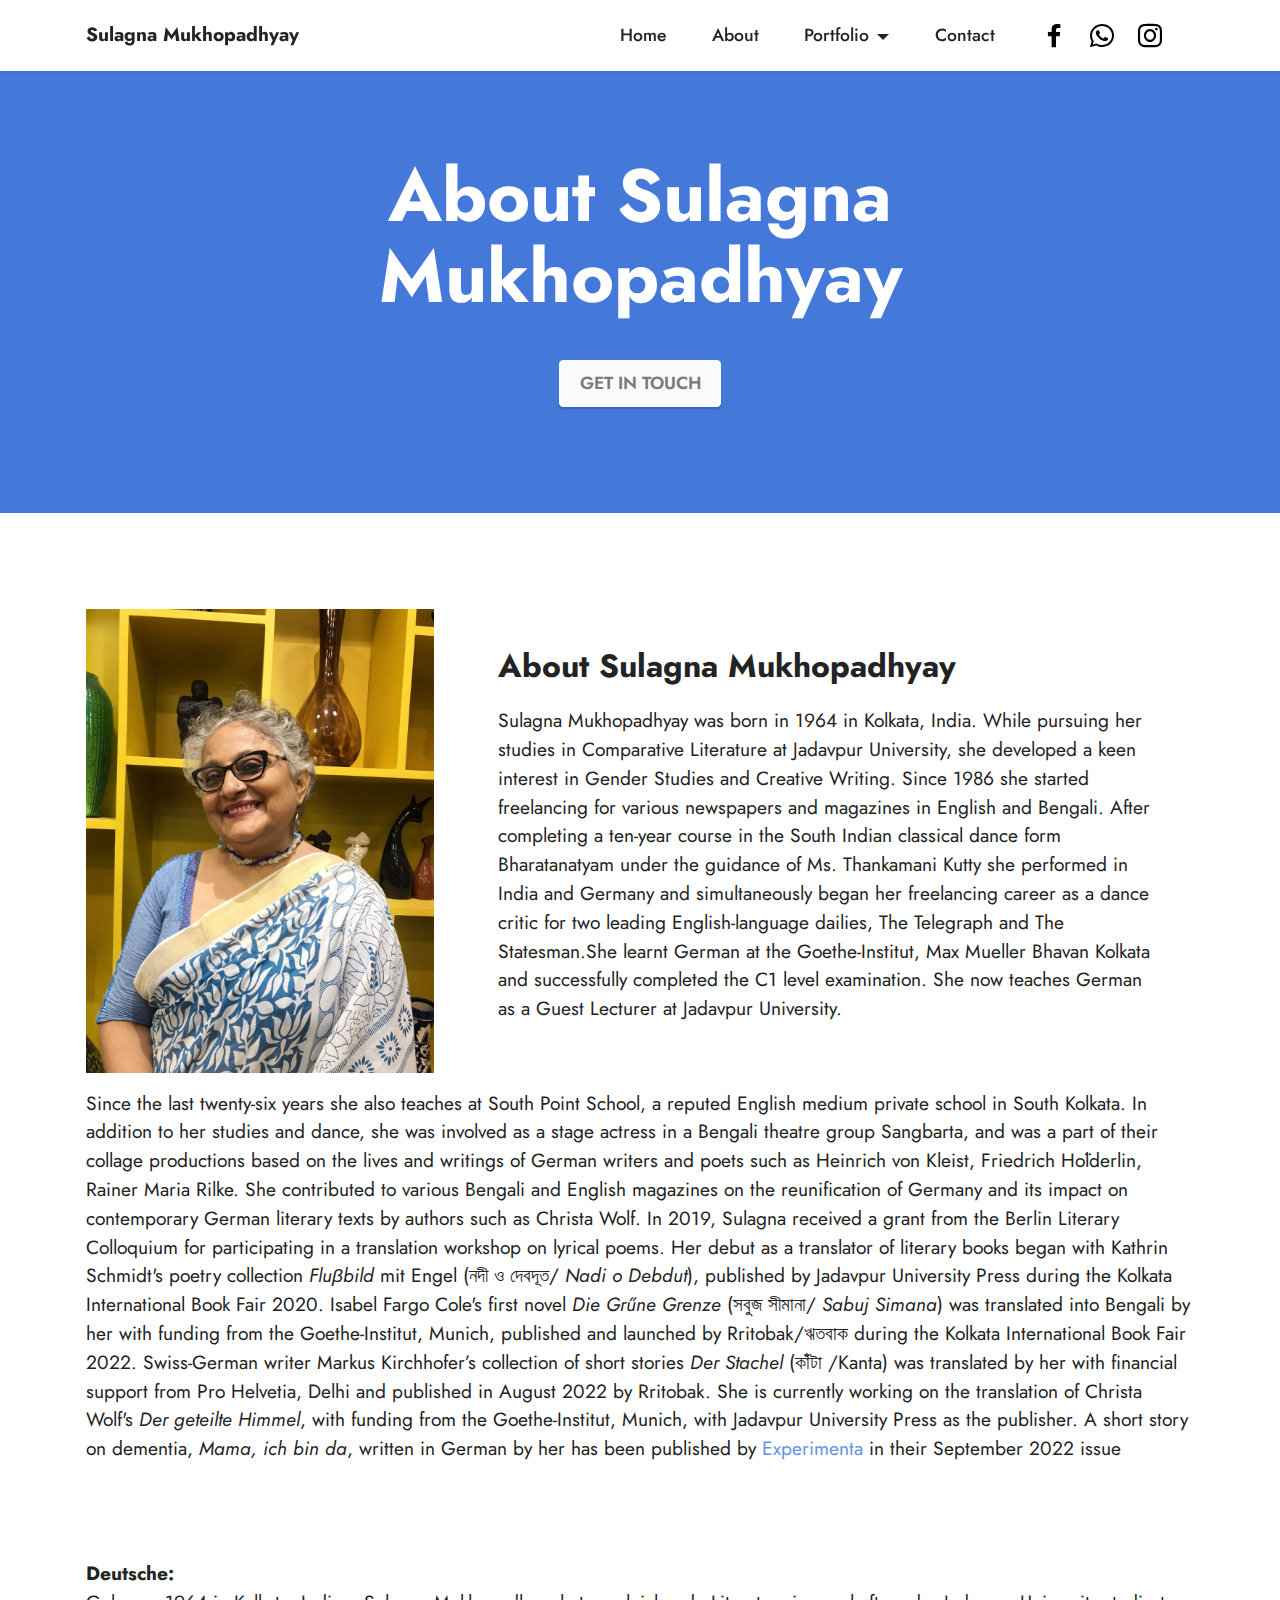
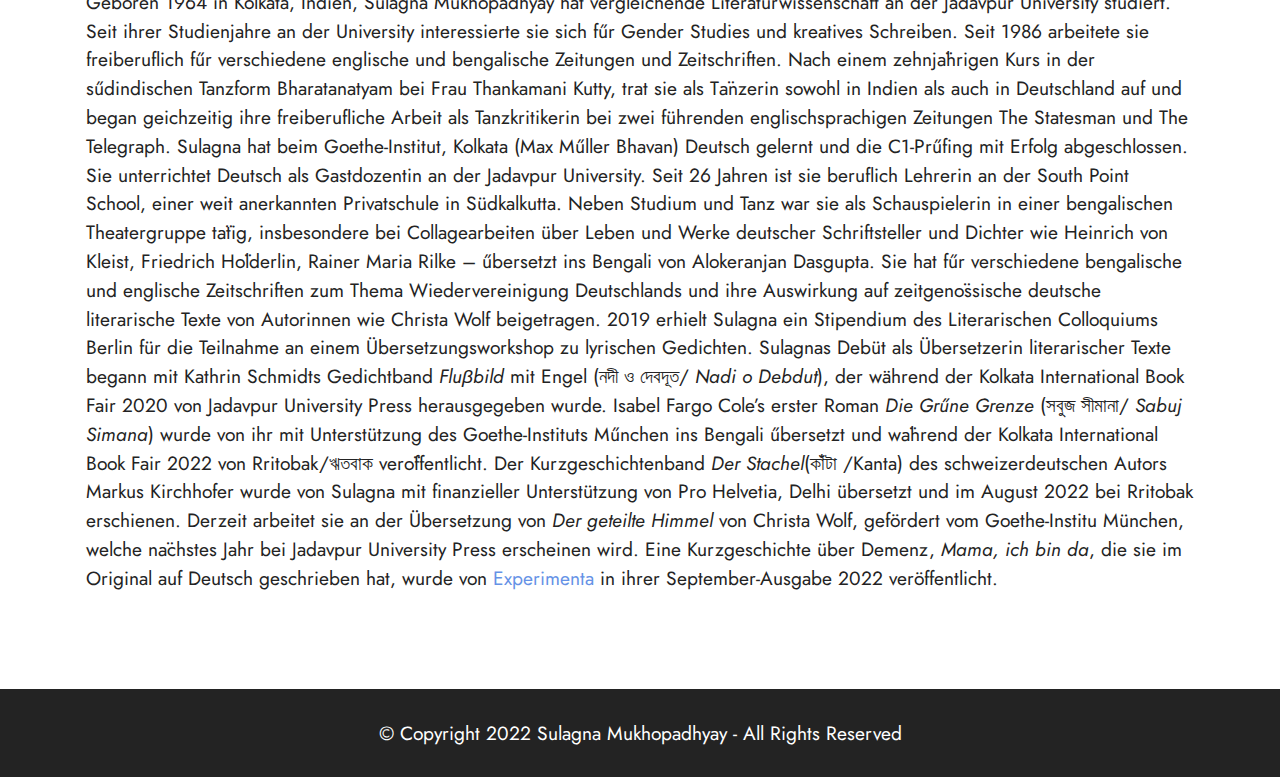
==== commit c4700640: "Add files via upload" ====
--- a/about.html
+++ b/about.html
@@ -267,20 +267,20 @@
               Christa Wolf. In 2019, Sulagna received a grant from the Berlin
               Literary Colloquium for participating in a translation workshop on
               lyrical poems. Her debut as a translator of literary books began
-              with Kathrin Schmidt's poetry collection Fluβbild mit Engel (নদী ও
-              দেবদূত/ Nadi o Debdut), published by Jadavpur University Press
+              with Kathrin Schmidt's poetry collection <em>Fluβbild</em> mit Engel (নদী ও
+              দেবদূত/ <em>Nadi o Debdut</em>), published by Jadavpur University Press
               during the Kolkata International Book Fair 2020. Isabel Fargo
-              Cole's first novel Die Grűne Grenze (সবুজ সীমানা/ Sabuj Simana)
+              Cole's first novel <em>Die Grűne Grenze</em> (সবুজ সীমানা/ <em>Sabuj Simana</em>)
               was translated into Bengali by her with funding from the
               Goethe-Institut, Munich, published and launched by Rritobak/ঋতবাক
               during the Kolkata International Book Fair 2022. Swiss-German
-              writer Markus Kirchhofer’s collection of short stories Der Stachel
+              writer Markus Kirchhofer’s collection of short stories <em>Der Stachel</em>
               (কাঁটা /Kanta) was translated by her with financial support from
               Pro Helvetia, Delhi and published in August 2022 by Rritobak. She
-              is currently working on the translation of Christa Wolf's Der
-              geteilte Himmel, with funding from the Goethe-Institut, Munich,
+              is currently working on the translation of Christa Wolf's <em>Der
+                geteilte Himmel</em>, with funding from the Goethe-Institut, Munich,
               with Jadavpur University Press as the publisher. A short story on
-              dementia, Mama, ich bin da, written in German by her has been
+              dementia, <em>Mama, ich bin da</em>, written in German by her has been
               published by <a href="https://experimenta.de/">Experimenta</a> in their September 2022 issue
               
             </p>
@@ -309,10 +309,10 @@
               Neben Studium und Tanz war sie als Schauspielerin in einer bengalischen Theatergruppe tӓtig, insbesondere bei Collagearbeiten über Leben und Werke deutscher Schriftsteller und Dichter wie Heinrich von Kleist, Friedrich Hӧlderlin, Rainer Maria Rilke – űbersetzt ins Bengali von Alokeranjan Dasgupta. 
               Sie hat fűr verschiedene bengalische und englische Zeitschriften zum Thema Wiedervereinigung Deutschlands und ihre Auswirkung auf zeitgenӧssische deutsche literarische Texte von Autorinnen wie Christa Wolf beigetragen. 
               2019 erhielt Sulagna ein Stipendium des Literarischen Colloquiums Berlin für die Teilnahme an einem Übersetzungsworkshop zu lyrischen Gedichten. 
-              Sulagnas Debüt als Übersetzerin literarischer Texte begann mit Kathrin Schmidts Gedichtband Fluβbild mit Engel (নদী ও দেবদূত/ Nadi o Debdut), der während der Kolkata International Book Fair 2020 von Jadavpur University Press herausgegeben wurde. 
-              Isabel Fargo Cole’s erster Roman Die Grűne Grenze (সবুজ সীমানা/ Sabuj Simana) wurde von ihr mit Unterstützung des Goethe-Instituts Műnchen ins Bengali űbersetzt und wӓhrend der Kolkata International Book Fair 2022 von Rritobak/ঋতবাক verӧffentlicht. 
-              Der Kurzgeschichtenband Der Stachel(কাঁটা /Kanta) des schweizerdeutschen Autors Markus Kirchhofer wurde von Sulagna mit finanzieller Unterstützung von Pro Helvetia, Delhi übersetzt und im August 2022 bei Rritobak erschienen. 
-              Derzeit arbeitet sie an der Übersetzung von Der geteilte Himmel von Christa Wolf, gefördert vom Goethe-Institu München, welche nӓchstes Jahr bei Jadavpur University Press erscheinen wird. Eine Kurzgeschichte über Demenz, Mama, ich bin da, die sie im Original auf Deutsch geschrieben hat, wurde von <a href="https://experimenta.de/">Experimenta</a> in ihrer September-Ausgabe 2022 veröffentlicht.
+              Sulagnas Debüt als Übersetzerin literarischer Texte begann mit Kathrin Schmidts Gedichtband <em>Fluβbild</em> mit Engel (নদী ও দেবদূত/ <em>Nadi o Debdut</em>), der während der Kolkata International Book Fair 2020 von Jadavpur University Press herausgegeben wurde. 
+              Isabel Fargo Cole’s erster Roman <em>Die Grűne Grenze</em> (সবুজ সীমানা/ <em>Sabuj Simana</em>) wurde von ihr mit Unterstützung des Goethe-Instituts Műnchen ins Bengali űbersetzt und wӓhrend der Kolkata International Book Fair 2022 von Rritobak/ঋতবাক verӧffentlicht. 
+              Der Kurzgeschichtenband <em>Der Stachel</em>(কাঁটা /Kanta) des schweizerdeutschen Autors Markus Kirchhofer wurde von Sulagna mit finanzieller Unterstützung von Pro Helvetia, Delhi übersetzt und im August 2022 bei Rritobak erschienen. 
+              Derzeit arbeitet sie an der Übersetzung von <em>Der geteilte Himmel</em> von Christa Wolf, gefördert vom Goethe-Institu München, welche nӓchstes Jahr bei Jadavpur University Press erscheinen wird. Eine Kurzgeschichte über Demenz, <em>Mama, ich bin da</em>, die sie im Original auf Deutsch geschrieben hat, wurde von <a href="https://experimenta.de/">Experimenta</a> in ihrer September-Ausgabe 2022 veröffentlicht.
             </p>
           </div>
         </div>
--- a/assets/mobirise/css/mbr-additional.css
+++ b/assets/mobirise/css/mbr-additional.css
@@ -1043,7 +1043,7 @@
   }
 }
 .cid-tiBHztGgzj {
-  background-image: url("../../../assets/images/eliott-reyna-jcepn62owl4-unsplash.jpg");
+  background-image: url("../../../assets/images/hero.png");
 }
 .cid-tiBHztGgzj .mbr-fallback-image.disabled {
   display: none;
--- a/assets/mobirise/css/mbr-additional.css
+++ b/assets/mobirise/css/mbr-additional.css
@@ -1043,7 +1043,7 @@
   }
 }
 .cid-tiBHztGgzj {
-  background-image: url("../../../assets/images/eliott-reyna-jcepn62owl4-unsplash.jpg");
+  background-image: url("../../../assets/images/hero.png");
 }
 .cid-tiBHztGgzj .mbr-fallback-image.disabled {
   display: none;
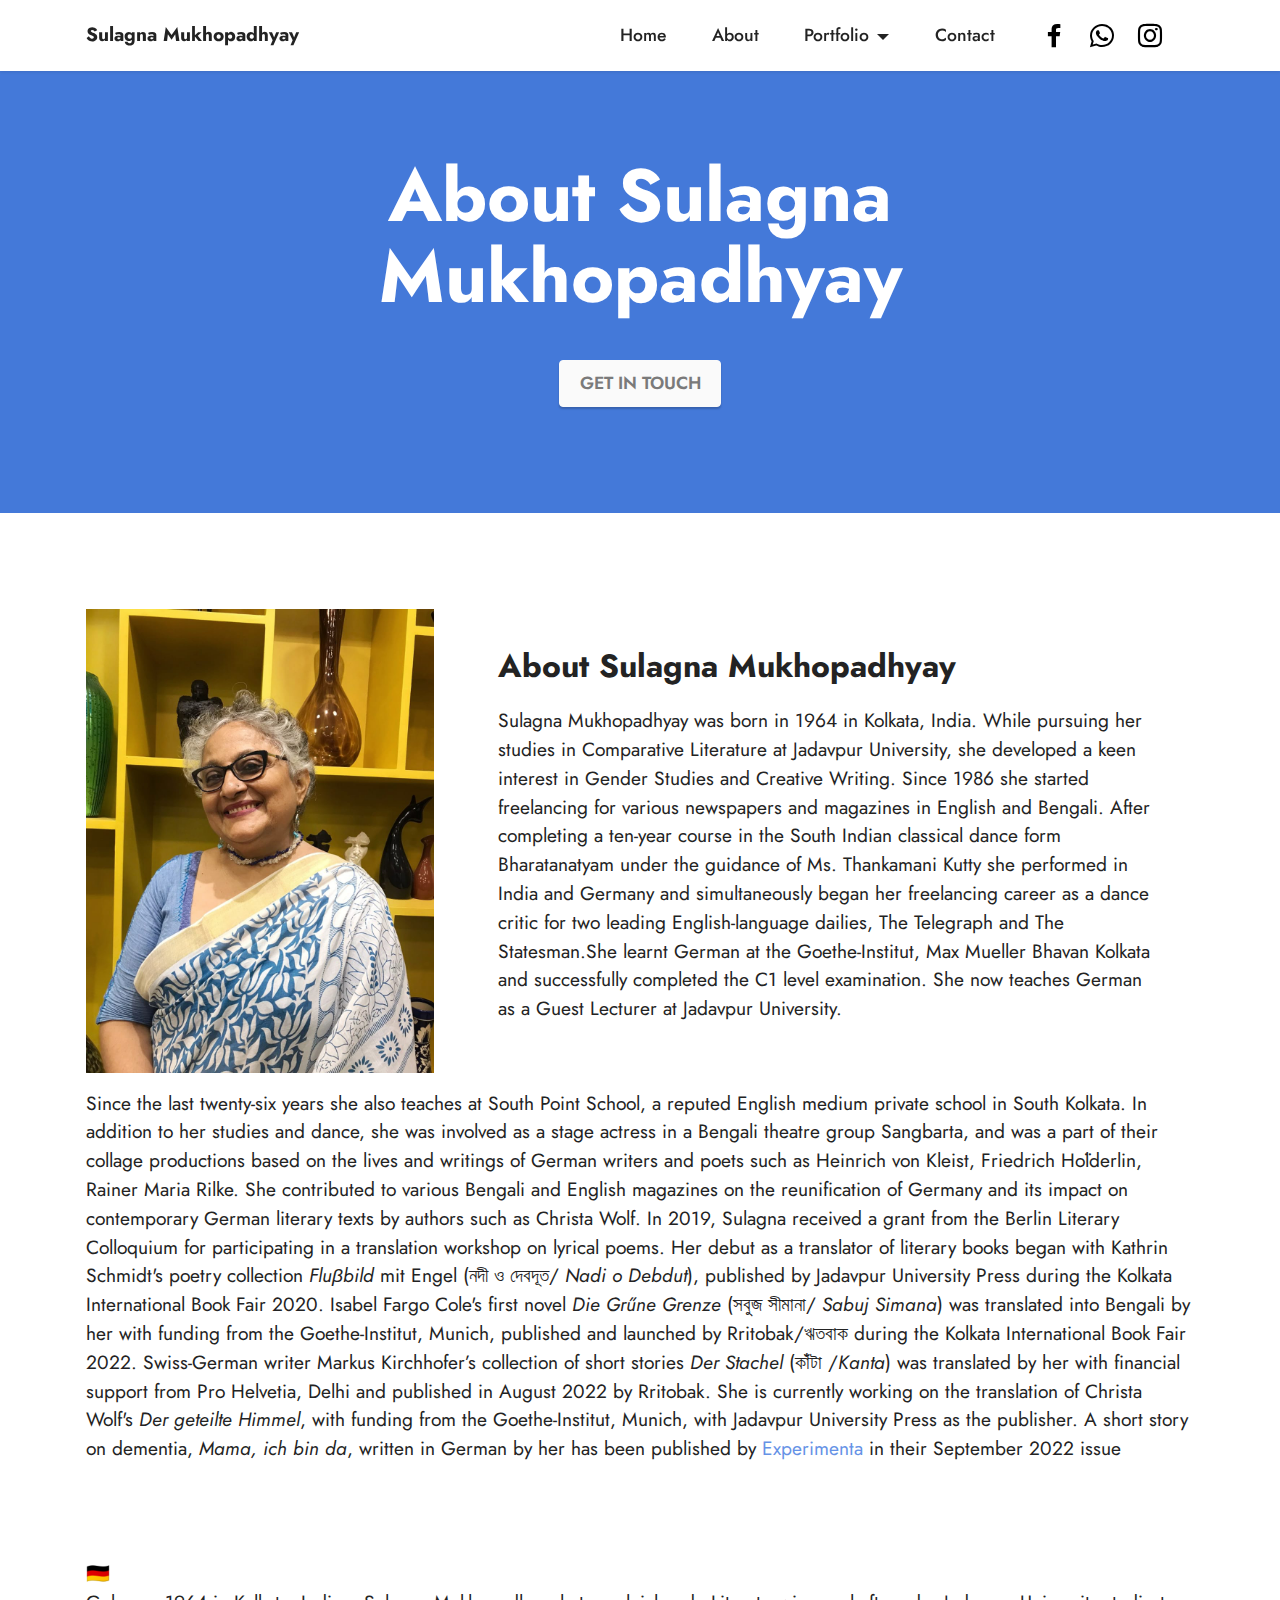
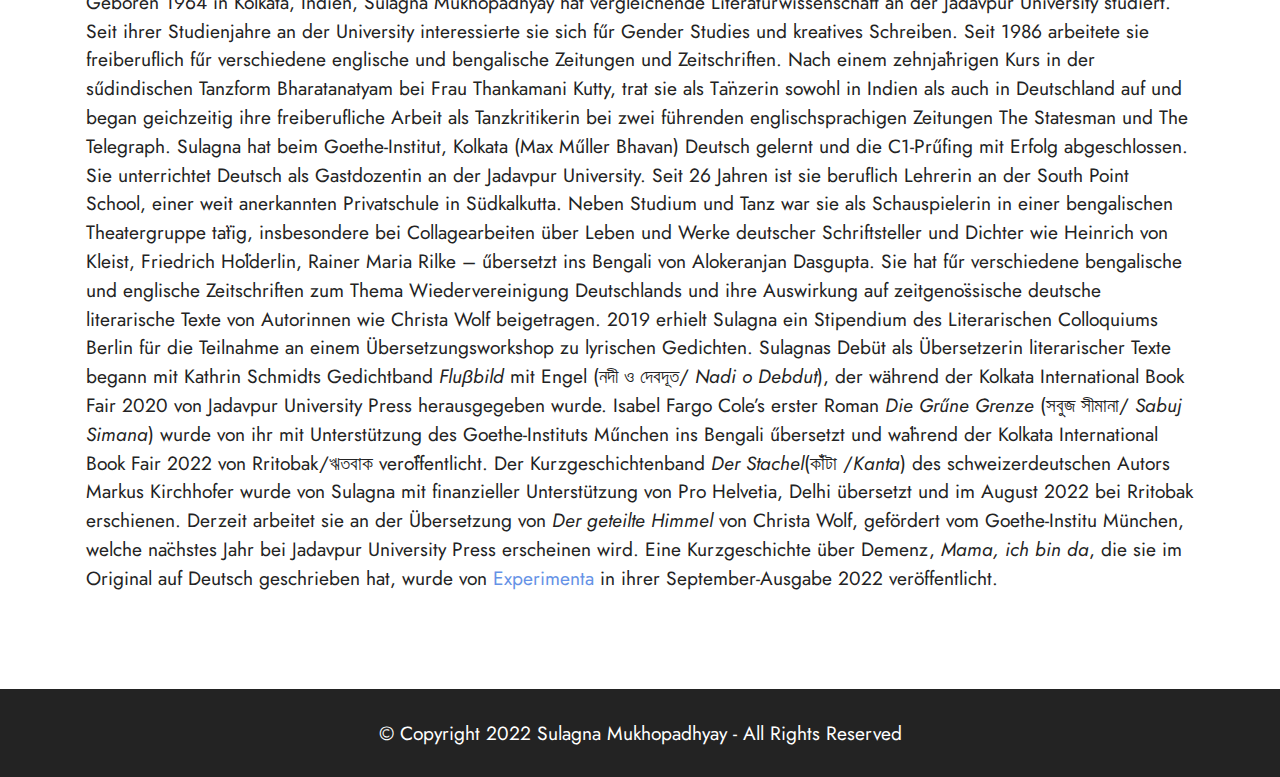
==== commit ac4c8b42: "Add files via upload" ====
--- a/about.html
+++ b/about.html
@@ -275,7 +275,7 @@
               Goethe-Institut, Munich, published and launched by Rritobak/ঋতবাক
               during the Kolkata International Book Fair 2022. Swiss-German
               writer Markus Kirchhofer’s collection of short stories <em>Der Stachel</em>
-              (কাঁটা /Kanta) was translated by her with financial support from
+              (কাঁটা /<em>Kanta</em>) was translated by her with financial support from
               Pro Helvetia, Delhi and published in August 2022 by Rritobak. She
               is currently working on the translation of Christa Wolf's <em>Der
                 geteilte Himmel</em>, with funding from the Goethe-Institut, Munich,
@@ -298,7 +298,7 @@
         <div class="row justify-content-center">
           <div class="col-md-12 col-lg-12">
             <p class="mbr-text mbr-fonts-style display-7">
-              <b>Deutsche:</b><br>
+              <b>🇩🇪</b><br>
               Geboren 1964 in Kolkata, Indien, Sulagna Mukhopadhyay hat vergleichende Literaturwissenschaft an der Jadavpur University studiert. 
               Seit ihrer Studienjahre an der University interessierte sie sich fűr Gender Studies und kreatives Schreiben. 
               Seit 1986 arbeitete sie freiberuflich fűr  verschiedene englische und bengalische Zeitungen und Zeitschriften. 
@@ -311,7 +311,7 @@
               2019 erhielt Sulagna ein Stipendium des Literarischen Colloquiums Berlin für die Teilnahme an einem Übersetzungsworkshop zu lyrischen Gedichten. 
               Sulagnas Debüt als Übersetzerin literarischer Texte begann mit Kathrin Schmidts Gedichtband <em>Fluβbild</em> mit Engel (নদী ও দেবদূত/ <em>Nadi o Debdut</em>), der während der Kolkata International Book Fair 2020 von Jadavpur University Press herausgegeben wurde. 
               Isabel Fargo Cole’s erster Roman <em>Die Grűne Grenze</em> (সবুজ সীমানা/ <em>Sabuj Simana</em>) wurde von ihr mit Unterstützung des Goethe-Instituts Műnchen ins Bengali űbersetzt und wӓhrend der Kolkata International Book Fair 2022 von Rritobak/ঋতবাক verӧffentlicht. 
-              Der Kurzgeschichtenband <em>Der Stachel</em>(কাঁটা /Kanta) des schweizerdeutschen Autors Markus Kirchhofer wurde von Sulagna mit finanzieller Unterstützung von Pro Helvetia, Delhi übersetzt und im August 2022 bei Rritobak erschienen. 
+              Der Kurzgeschichtenband <em>Der Stachel</em>(কাঁটা /<em>Kanta</em>) des schweizerdeutschen Autors Markus Kirchhofer wurde von Sulagna mit finanzieller Unterstützung von Pro Helvetia, Delhi übersetzt und im August 2022 bei Rritobak erschienen. 
               Derzeit arbeitet sie an der Übersetzung von <em>Der geteilte Himmel</em> von Christa Wolf, gefördert vom Goethe-Institu München, welche nӓchstes Jahr bei Jadavpur University Press erscheinen wird. Eine Kurzgeschichte über Demenz, <em>Mama, ich bin da</em>, die sie im Original auf Deutsch geschrieben hat, wurde von <a href="https://experimenta.de/">Experimenta</a> in ihrer September-Ausgabe 2022 veröffentlicht.
             </p>
           </div>
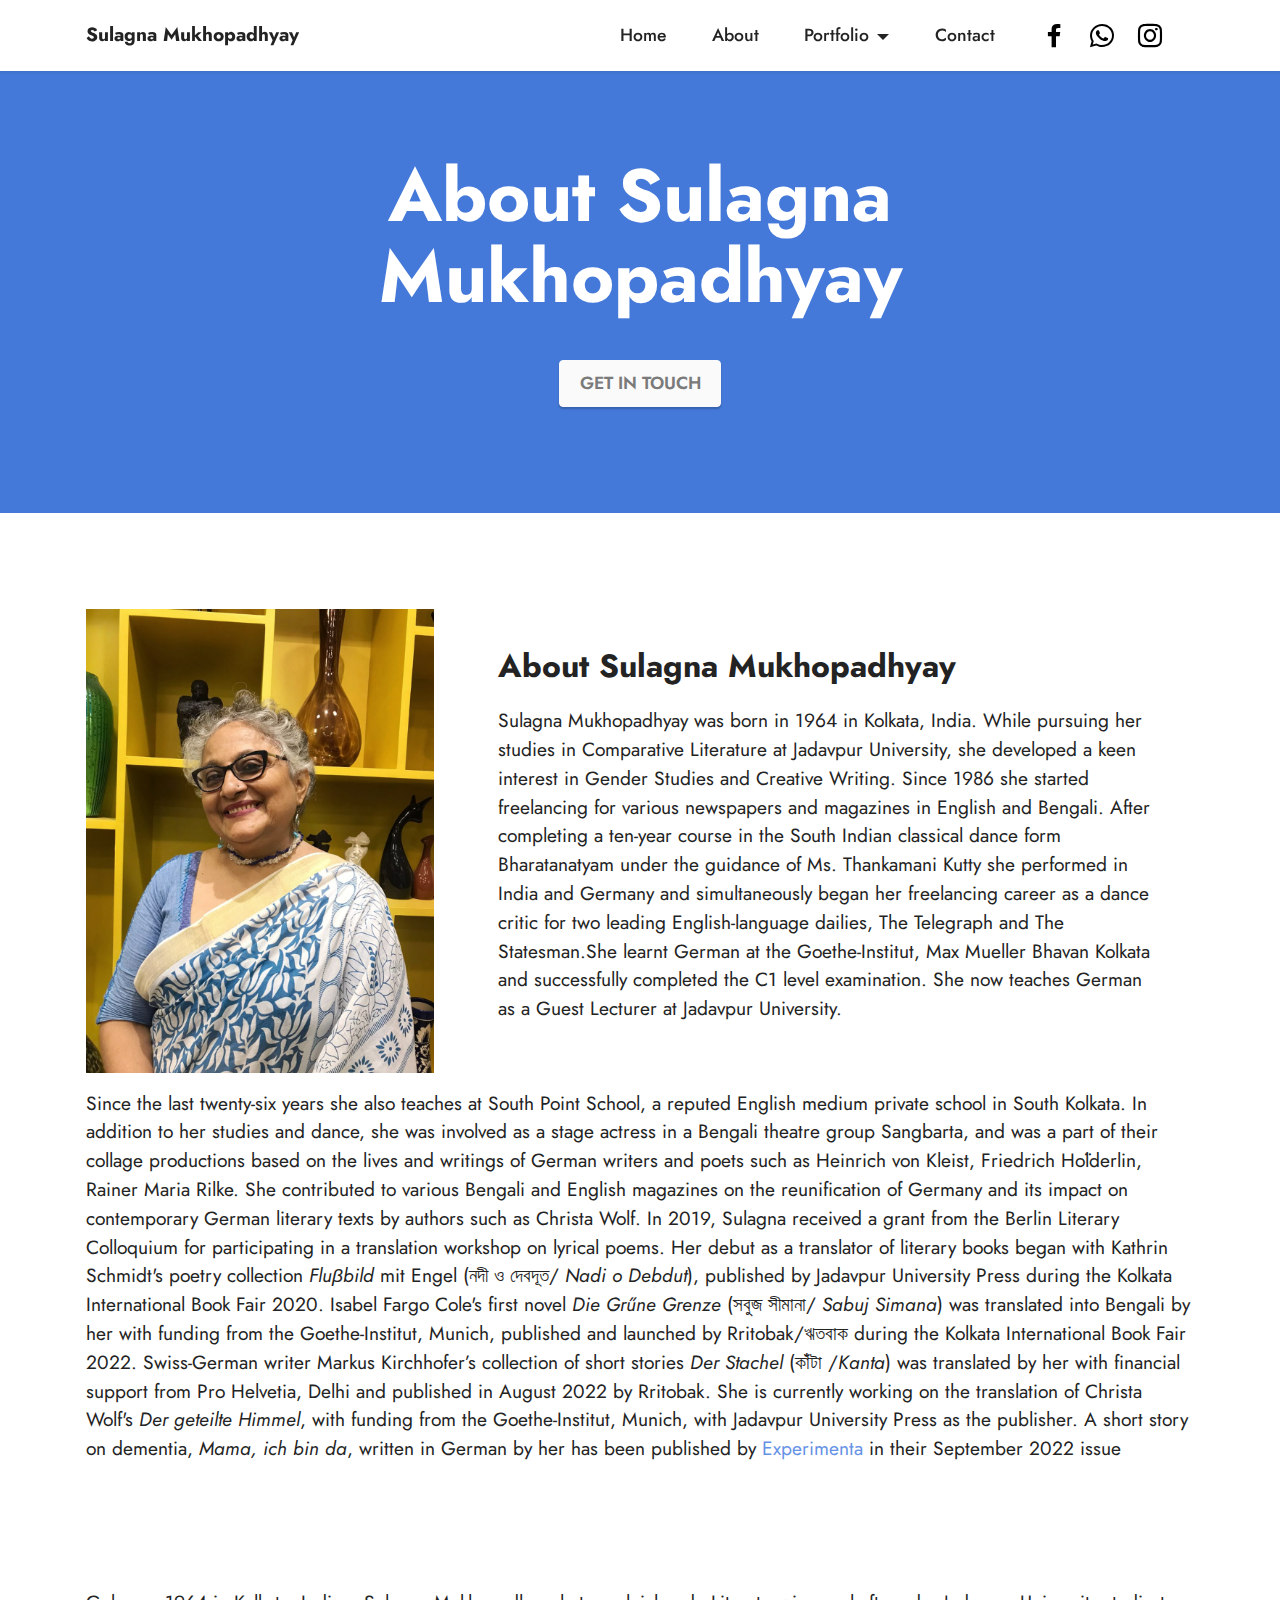
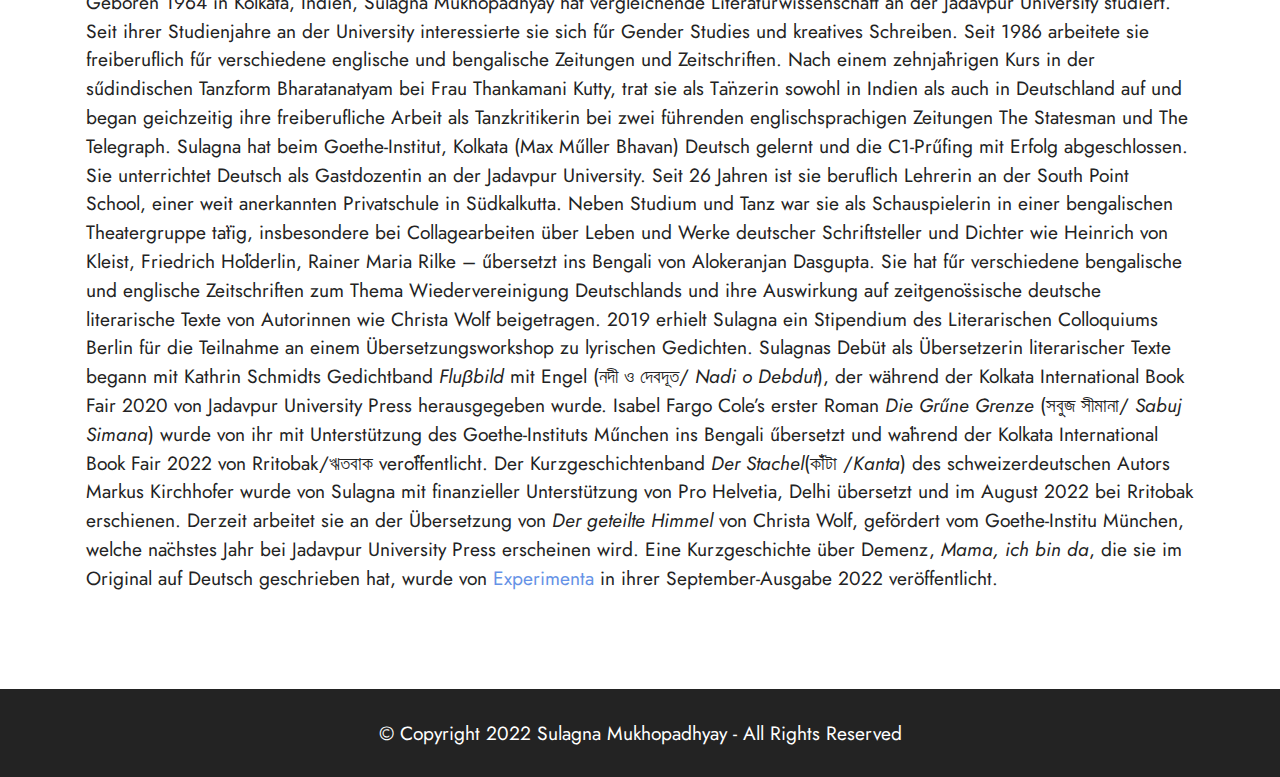
==== commit 38bc1c4a: "Add files via upload" ====
--- a/about.html
+++ b/about.html
@@ -298,7 +298,7 @@
         <div class="row justify-content-center">
           <div class="col-md-12 col-lg-12">
             <p class="mbr-text mbr-fonts-style display-7">
-              <b>🇩🇪</b><br>
+              <br>
               Geboren 1964 in Kolkata, Indien, Sulagna Mukhopadhyay hat vergleichende Literaturwissenschaft an der Jadavpur University studiert. 
               Seit ihrer Studienjahre an der University interessierte sie sich fűr Gender Studies und kreatives Schreiben. 
               Seit 1986 arbeitete sie freiberuflich fűr  verschiedene englische und bengalische Zeitungen und Zeitschriften. 
